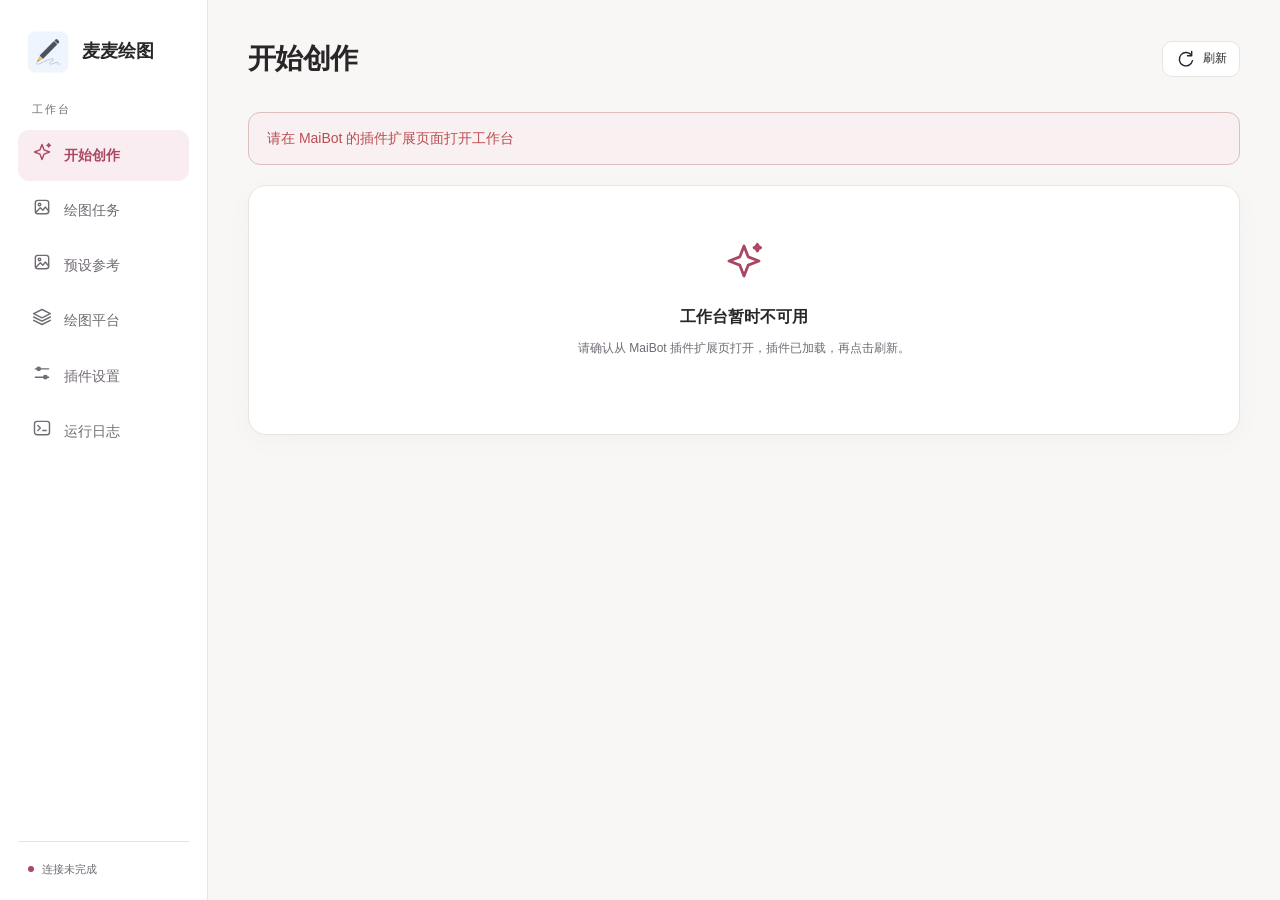
==== src/maimai_drawpic/interfaces/webui/index.html @ 5fbcf400 "fix(references): enforce self-reference consent and use the current message for auto Refs: #18" ====
<!doctype html>
<html lang="zh-CN">
  <head>
    <meta charset="UTF-8" />
    <meta name="viewport" content="width=device-width,initial-scale=1" />
    <title>麦麦绘图 · 创作工作台</title>
    <style>
:root {
  --bg: #f8f7f5;
  --surface: #fff;
  --soft: #f4f2ef;
  --line: #e8e5e1;
  --text: #282629;
  --muted: #716b74;
  --accent: #aa4862;
  --accent-button: #b94764;
  --on-accent: #fff;
  --accent-dark: #a84e63;
  --accent-soft: #faedf1;
  --success: #41816b;
  --danger: #ba4d53;
  --radius: 18px;
  --shadow: 0 6px 28px #34232507;
  color-scheme: light;
  font-family: "Segoe UI", "PingFang SC", "Microsoft YaHei", sans-serif;
  font-size: 14px;
}
.reference-gallery-header, .reference-card-actions, .reference-paging, .reference-preset-tabs {
  display: flex;
  align-items: center;
  flex-wrap: wrap;
  gap: 8px;
}
.reference-gallery-header { justify-content: space-between; margin-top: 24px; }
.reference-gallery { display: grid; grid-template-columns: repeat(auto-fill, minmax(180px, 1fr)); gap: 14px; margin: 16px 0; }
.reference-card { border: 1px solid var(--line); border-radius: 12px; padding: 12px; display: flex; flex-direction: column; gap: 8px; min-width: 0; }
.reference-thumbnail { background: var(--soft); border-radius: 8px; min-height: 100px; display: grid; place-items: center; }
.reference-thumbnail img { width: 100%; height: 150px; object-fit: contain; border-radius: 8px; }
.reference-tags, .reference-card strong { overflow-wrap: anywhere; }
.reference-card-actions { margin-top: auto; }
.reference-dialog-body { padding: 24px; }
.reference-confirm { max-width: 560px; width: calc(100% - 32px); }
.reference-source-title, .reference-preset-gallery { margin-top: 32px; }
.reference-request { border: 1px solid var(--line); border-radius: 12px; padding: 16px; margin: 20px 0; }
.reference-source-option { display: flex; justify-content: space-between; align-items: center; gap: 12px; padding: 10px 0; }
.reference-preset-tabs { margin-bottom: 16px; }
.reference-preset-tabs [aria-pressed="true"] { background: var(--accent-soft); border-color: var(--accent); color: var(--accent-dark); }
@media (max-width: 480px) {
  .reference-gallery { grid-template-columns: 1fr; }
  .reference-card-actions button { min-height: 44px; }
  .reference-preset-tabs button { flex: 1; }
}
.dark {
  --bg: #19191c;
  --surface: #222226;
  --soft: #29292e;
  --line: #35343b;
  --text: #eeebed;
  --muted: #aaa2ae;
  --accent: #e397ac;
  --accent-button: var(--accent);
  --on-accent: #24151c;
  --accent-dark: #edacc0;
  --accent-soft: #372731;
  --success: #8fc9ae;
  --danger: #ef9297;
  --shadow: none;
  color-scheme: dark;
}
* {
  box-sizing: border-box;
}
body {
  margin: 0;
  background: var(--bg);
  color: var(--text);
  line-height: 1.65;
}
button,
input,
select,
textarea {
  font: inherit;
}
button,
a,
input,
select,
textarea {
  outline-offset: 4px;
}
button:focus-visible,
a:focus-visible,
input:focus-visible,
select:focus-visible,
textarea:focus-visible {
  outline: 2px solid var(--accent);
}
button {
  cursor: pointer;
}
button:disabled {
  cursor: wait;
  opacity: 0.55;
}
a {
  color: var(--accent);
}
[hidden] {
  display: none !important;
}
h1,
h2,
h3,
p {
  margin: 0;
}
h1 {
  font-size: 28px;
  letter-spacing: -0.7px;
  font-weight: 650;
}
h2 {
  font-size: 20px;
  font-weight: 650;
}
h3 {
  font-size: 16px;
  font-weight: 650;
}
svg {
  width: 20px;
  height: 20px;
  fill: none;
  stroke: currentColor;
  stroke-width: 1.7;
  stroke-linecap: round;
  stroke-linejoin: round;
  flex-shrink: 0;
}
.shell {
  display: grid;
  grid-template-columns: 208px minmax(0, 1fr);
  min-height: 100vh;
}
.sidebar {
  background: var(--surface);
  border-right: 1px solid var(--line);
  padding: 30px 18px 22px;
  display: flex;
  flex-direction: column;
  gap: 26px;
  position: sticky;
  top: 0;
  height: 100vh;
}
.brand {
  display: flex;
  gap: 12px;
  align-items: center;
  text-decoration: none;
  color: var(--text);
  font-size: 18px;
  font-weight: 650;
  margin: 0 8px;
}
.brand-mark {
  display: block;
  flex: 0 0 auto;
  width: 44px;
  height: 44px;
  object-fit: contain;
  border-radius: 12px;
}
.brand small {
  display: block;
  font-size: 10px;
  letter-spacing: 1px;
  color: var(--muted);
  font-weight: 400;
}
.nav-caption {
  font-size: 11px;
  letter-spacing: 2px;
  color: var(--muted);
  padding: 0 14px;
  margin-bottom: -18px;
}
.nav-item {
  display: flex;
  align-items: center;
  gap: 12px;
  width: 100%;
  border: 0;
  border-radius: 11px;
  padding: 12px 14px;
  background: none;
  color: var(--muted);
  text-align: left;
  margin: 4px 0;
  font-weight: 500;
}
.nav-item:hover {
  background: var(--soft);
  color: var(--text);
}
.nav-item.active {
  background: var(--accent-soft);
  color: var(--accent);
  font-weight: 650;
}
.nav-count {
  margin-left: auto;
  border-radius: 6px;
  background: var(--accent);
  color: #fff;
  padding: 0 6px;
  font-size: 11px;
}
.sidebar-note {
  margin-top: auto;
  border-top: 1px solid var(--line);
  padding: 18px 10px 0;
  font-size: 11px;
  color: var(--muted);
  display: flex;
  align-items: center;
  gap: 8px;
}
.connection-dot {
  width: 6px;
  height: 6px;
  border-radius: 50%;
  background: var(--accent);
}
main {
  padding: 36px 40px 20px;
  min-width: 0;
  max-width: 1560px;
  width: 100%;
  margin: 0 auto;
  align-self: start;
}
.page-header {
  display: flex;
  justify-content: space-between;
  gap: 24px;
  align-items: center;
  margin-bottom: 30px;
}
.eyebrow {
  font-size: 10px;
  letter-spacing: 2px;
  color: var(--accent);
  margin-bottom: 6px;
}
.page-header p {
  margin-top: 8px;
  color: var(--muted);
  font-size: 13px;
}
footer {
  display: flex;
  justify-content: space-between;
  gap: 20px;
  color: var(--muted);
  font-size: 11px;
  border-top: 1px solid var(--line);
  margin-top: 36px;
  padding-top: 18px;
}
.button {
  display: inline-flex;
  align-items: center;
  justify-content: center;
  gap: 8px;
  min-height: 42px;
  padding: 9px 18px;
  border: 1px solid transparent;
  border-radius: 10px;
  background: var(--accent-button);
  color: var(--on-accent);
  font-weight: 550;
  text-decoration: none;
  white-space: nowrap;
}
.button:hover {
  background: var(--accent-dark);
}
.button.secondary {
  background: var(--surface);
  color: var(--text);
  border-color: var(--line);
}
.button.secondary:hover {
  background: var(--soft);
}
.button.ghost {
  color: var(--muted);
  background: transparent;
}
.button.danger {
  background: var(--danger);
}
.button.compact {
  min-height: 36px;
  padding: 6px 12px;
  font-size: 12px;
}
.button.wide {
  width: 100%;
}
.icon-button {
  display: inline-flex;
  align-items: center;
  justify-content: center;
  flex-shrink: 0;
  padding: 0;
  line-height: 1;
  border: 0;
  background: var(--soft);
  border-radius: 9px;
  width: 34px;
  height: 34px;
  font-size: 22px;
  color: var(--muted);
}
.icon-button:hover {
  color: var(--danger);
}
.actions {
  display: flex;
  gap: 8px;
  align-items: center;
  flex-wrap: wrap;
}
.toolbar {
  display: flex;
  justify-content: space-between;
  gap: 16px;
  align-items: center;
  margin-bottom: 20px;
}
#task-search > .actions,
#log-filter > .actions {
  display: flex;
  flex-direction: row;
  align-items: center;
  flex: 1;
  min-width: 0;
  flex-wrap: nowrap;
}
#task-status {
  flex: 0 0 160px;
  width: 160px;
}
#task-search-text {
  flex: 0 1 360px;
  width: 360px;
}
#log-task {
  flex: 0 1 300px;
  width: 300px;
}
#log-level {
  flex: 0 0 150px;
  width: 150px;
}
.nav-item,
.settings-tab,
.mode-switch button,
.button,
.catalog-option {
  transition:
    color 160ms ease,
    background-color 160ms ease,
    border-color 160ms ease,
    box-shadow 160ms ease;
}
.muted,
.hint {
  color: var(--muted);
}
.hint {
  font-size: 12px;
  line-height: 1.7;
  margin-top: 7px;
}
.pill {
  display: inline-flex;
  align-items: center;
  gap: 5px;
  border: 1px solid var(--line);
  padding: 3px 9px;
  border-radius: 100px;
  font-size: 11px;
  color: var(--muted);
  background: var(--surface);
}
.pill.enabled,
.pill.completed {
  color: var(--success);
  background: color-mix(in srgb, var(--success) 7%, var(--surface));
  border-color: color-mix(in srgb, var(--success) 20%, var(--line));
}
.pill.running,
.pill.pending {
  color: var(--accent);
  background: var(--accent-soft);
}
.pill.failed,
.pill.rejected {
  color: var(--danger);
}
.panel {
  border: 1px solid var(--line);
  border-radius: var(--radius);
  padding: 24px;
  background: var(--surface);
  box-shadow: var(--shadow);
}
.panel-header {
  display: flex;
  align-items: center;
  justify-content: space-between;
  gap: 12px;
  margin-bottom: 22px;
}
.section-label {
  display: flex;
  align-items: center;
  gap: 10px;
}
.section-label svg {
  color: var(--accent);
}

.stack {
  display: flex;
  flex-direction: column;
  gap: 20px;
}
.mode-switch {
  display: flex;
  background: var(--soft);
  padding: 4px;
  border-radius: 10px;
  gap: 4px;
  margin-bottom: 23px;
}
.mode-switch button {
  flex: 1;
  min-height: 38px;
  border: 0;
  background: none;
  color: var(--muted);
  border-radius: 8px;
}
.mode-switch button.active {
  background: var(--surface);
  color: var(--text);
  box-shadow: 0 2px 5px #00000008;
}
.field {
  margin-bottom: 19px;
  min-width: 0;
}
.field:is(fieldset) {
  margin-inline: 0;
  padding: 0;
  border: 0;
}
.field > legend {
  padding: 0;
}
.field > label,
.field > legend {
  display: block;
  font-size: 12px;
  font-weight: 550;
  margin-bottom: 7px;
}
.field > .field-heading {
  display: flex;
  align-items: center;
  justify-content: space-between;
  gap: 8px;
  width: 100%;
  min-width: 0;
  margin-bottom: 7px;
  font-size: 12px;
  font-weight: 550;
}
.field-controls {
  display: flex;
  align-items: center;
  gap: 8px;
  min-width: 0;
}
.field-control-value {
  flex: 1;
  min-width: 0;
}
.field:is(fieldset) > .field-controls {
  align-items: flex-start;
}
.field-toggle .field-control-value {
  flex: 0 0 auto;
}
.field-heading > label,
.field-heading > span {
  min-width: 0;
  overflow-wrap: anywhere;
}
.field-reset {
  width: 32px;
  height: 32px;
  background: transparent;
}
.field-reset:hover {
  color: var(--accent);
  background: var(--accent-soft);
}
.field-reset:focus-visible {
  outline: 2px solid var(--accent);
  outline-offset: 2px;
}
.field-toggle > .field-heading {
  margin-bottom: 0;
}
@media (max-width: 640px) {
  .field-reset {
    width: 44px;
    height: 44px;
  }
}
.field input:not([type="checkbox"]),
.field select,
.field textarea,
.search-input {
  width: 100%;
  background: var(--surface);
  border: 1px solid var(--line);
  border-radius: 9px;
  padding: 10px 12px;
  color: var(--text);
  min-height: 42px;
  transition: border-color 0.12s;
}
.field input:focus,
.field textarea:focus,
.field select:focus {
  border-color: var(--accent);
  outline: none;
  box-shadow: 0 0 0 3px var(--accent-soft);
}
.search-select {
  width: 100%;
  min-width: 0;
}
.select-trigger {
  display: flex;
  align-items: center;
  justify-content: space-between;
  gap: 12px;
  width: 100%;
  min-height: 42px;
  padding: 10px 12px;
  border: 1px solid var(--line);
  border-radius: 9px;
  background: var(--surface);
  color: var(--text);
  text-align: start;
  font: inherit;
}
.select-label {
  flex: 1;
  min-width: 0;
  overflow: hidden;
  text-overflow: ellipsis;
  white-space: nowrap;
}
.select-trigger > svg {
  flex: 0 0 16px;
  width: 16px;
  height: 16px;
  color: var(--muted);
}
.select-trigger:hover,
.select-trigger[aria-expanded="true"] {
  border-color: var(--accent);
}
.select-trigger[aria-expanded="true"] > svg {
  transform: rotate(180deg);
}
.select-trigger:focus-visible,
.select-trigger[aria-invalid="true"] {
  border-color: var(--accent);
  box-shadow: 0 0 0 3px var(--accent-soft);
  outline: none;
}
.select-trigger:disabled {
  cursor: not-allowed;
}
.search-select-panel {
  position: fixed;
  inset: auto;
  margin: 0;
  padding: 8px;
  width: 280px;
  max-width: calc(100vw - 16px);
  max-height: 360px;
  border: 1px solid var(--line);
  border-radius: 14px;
  background: var(--surface);
  color: var(--text);
  box-shadow: 0 12px 40px #28262924, 0 2px 8px #2826290a;
  overflow: hidden;
}
.search-select-panel:popover-open {
  display: flex;
  flex-direction: column;
  gap: 6px;
}
.select-search-row {
  display: flex;
  align-items: center;
  gap: 8px;
  flex-shrink: 0;
  padding: 0 10px;
  border: 1px solid var(--line);
  border-radius: 9px;
  background: var(--soft);
}
.select-search-row:focus-within {
  border-color: var(--accent);
}
.select-search-row > svg {
  flex-shrink: 0;
  width: 16px;
  height: 16px;
  color: var(--muted);
}
.select-search-row > input {
  width: 100%;
  min-width: 0;
  min-height: 40px;
  padding: 8px 0;
  border: 0;
  background: transparent;
  color: var(--text);
  outline: none;
  box-shadow: none;
}
.select-options {
  flex: 1 1 auto;
  min-height: 0;
  overflow-y: auto;
  overscroll-behavior: contain;
  scrollbar-width: thin;
}
.select-option {
  display: flex;
  align-items: center;
  justify-content: space-between;
  gap: 10px;
  width: 100%;
  min-height: 38px;
  padding: 8px 10px;
  border: 0;
  border-radius: 7px;
  background: transparent;
  color: var(--text);
  text-align: start;
  line-height: 1.5;
}
.select-option > span {
  min-width: 0;
  overflow-wrap: anywhere;
}
.select-option > svg {
  flex-shrink: 0;
  width: 16px;
  height: 16px;
}
.select-option:hover,
.select-option[data-active="true"] {
  background: var(--accent-soft);
}
.select-option[aria-selected="true"] {
  color: var(--accent);
  font-weight: 600;
}
.select-option:disabled {
  cursor: not-allowed;
}
.select-group,
.select-status {
  padding: 4px 10px;
  color: var(--muted);
  font-size: 11px;
}
.select-status {
  flex-shrink: 0;
  padding-bottom: 0;
}
.search-select:has(> #task-status) {
  flex: 0 0 160px;
  width: 160px;
}
.search-select:has(> #log-level) {
  flex: 0 0 150px;
  width: 150px;
}
@media (max-width: 640px) {
  .select-trigger,
  .select-option {
    min-height: 44px;
  }
  .select-search-row > input {
    min-height: 44px;
    font-size: 16px;
  }
  .search-select:has(> #task-status) {
    grid-column: 1 / -1;
    width: 100%;
  }
  .search-select:has(> #log-level) {
    width: 100%;
  }
}
textarea {
  resize: vertical;
  min-height: 96px;
}
.prompt-input {
  min-height: 220px !important;
  font-size: 15px;
  line-height: 1.9 !important;
}
.field-row,
.form-grid {
  display: grid;
  grid-template-columns: repeat(2, minmax(0, 1fr));
  gap: 0 20px;
}
.field.full {
  grid-column: 1/-1;
}
.field-toggle {
  display: grid;
  grid-template-columns: minmax(0, 1fr) auto;
  align-items: center;
  justify-content: space-between;
  gap: 8px 16px;
  border-bottom: 1px solid var(--line);
  padding: 11px 0;
  margin-bottom: 12px;
}
.field-toggle label {
  margin: 0;
}
.field-toggle .hint {
  grid-column: 1 / -1;
}
.toggle {
  appearance: none;
  -webkit-appearance: none;
  position: relative;
  display: inline-block;
  flex: 0 0 auto;
  width: 36px;
  height: 22px;
  margin: 0;
  border: 1px solid var(--muted);
  border-radius: 999px;
  background: var(--surface);
  cursor: pointer;
  vertical-align: middle;
  touch-action: manipulation;
}
.toggle::before {
  content: "";
  position: absolute;
  top: 3px;
  left: 3px;
  width: 14px;
  height: 14px;
  border-radius: 50%;
  background: var(--muted);
  transition: transform 160ms ease;
}
.toggle:checked {
  border-color: var(--accent);
  background: var(--accent);
}
.toggle:checked::before {
  background: #fff;
  transform: translateX(14px);
}
.toggle:focus-visible {
  outline: 2px solid var(--accent);
  outline-offset: 3px;
}
.toggle:disabled {
  cursor: not-allowed;
  opacity: 0.5;
}
@media (prefers-reduced-motion: reduce) {
  .toggle::before,
  .provider-switch-track::before {
    transition: none;
  }
}
@media (forced-colors: active) {
  .toggle:checked {
    background: Highlight;
    border-color: Highlight;
  }
  .toggle::before {
    background: ButtonText;
  }
  .toggle:checked::before {
    background: HighlightText;
  }
}
.form-section {
  border: 0;
  padding: 0;
  margin: 0;
}
.form-section legend {
  font-weight: 650;
  margin-bottom: 20px;
}
.array-row {
  display: flex;
  align-items: start;
  gap: 8px;
  margin-bottom: 9px;
}
.array-row > input,
.array-row > textarea {
  flex: 1;
  min-width: 0;
}
.array-object {
  border: 1px solid var(--line);
  border-radius: 12px;
  padding: 18px 18px 3px;
  margin-bottom: 12px;
}
.array-object-header {
  display: flex;
  align-items: center;
  justify-content: space-between;
  margin-bottom: 14px;
}
.array-object .form-grid {
  gap: 0 16px;
}
.keyvalue-row {
  display: grid;
  grid-template-columns: 1fr 1.5fr 34px;
  gap: 8px;
  margin-bottom: 9px;
}
.choice-list {
  display: grid;
  grid-template-columns: repeat(2, minmax(0, 1fr));
  gap: 8px;
}
.choice-item {
  display: flex;
  align-items: center;
  gap: 10px;
  min-height: 44px;
  padding: 10px 12px;
  border: 1px solid var(--line);
  border-radius: 9px;
  background: var(--surface);
  cursor: pointer;
  overflow-wrap: anywhere;
}
.choice-item:has(input:checked) {
  border-color: var(--accent);
  background: var(--accent-soft);
}
.choice-item input {
  flex-shrink: 0;
  width: 17px;
  height: 17px;
  accent-color: var(--accent);
}
.choice-item span {
  min-width: 0;
}
.model-override-row,
.parameter-editor-row {
  display: grid;
  grid-template-columns: minmax(0, 1fr) minmax(0, 1fr) 34px;
  gap: 10px;
  align-items: start;
  padding: 14px;
  margin-bottom: 10px;
  background: var(--soft);
  border: 1px solid var(--line);
  border-radius: 12px;
}
.model-editor-row {
  display: grid;
  grid-template-columns: minmax(0, 1fr) 44px;
  align-items: center;
  gap: 8px;
  margin-bottom: 9px;
}
.model-editor-row > .icon-button {
  width: 44px;
  height: 44px;
}
.parameter-editor-row {
  grid-template-columns: minmax(0, 1fr) 112px minmax(0, 1.3fr) 34px;
}
.model-editor-row > *,
.model-override-row > *,
.parameter-editor-row > * {
  min-width: 0;
}
.model-override-row > button,
.parameter-editor-row > button {
  margin-top: 23px;
}
.model-override-row label,
.parameter-editor-row label,
.control-caption,
.dimension-inputs label {
  display: block;
  font-size: 12px;
  line-height: 1.7;
}
.control-caption {
  margin-bottom: 3px;
}
.dimension-inputs {
  display: grid;
  grid-template-columns: minmax(0, 1fr) auto minmax(0, 1fr);
  align-items: end;
  gap: 8px;
  margin-top: 8px;
}
.dimension-inputs > span {
  align-self: center;
  padding-top: 20px;
}
[data-custom-value] {
  margin-top: 8px;
}
@media (max-width: 640px) {
  .choice-list {
    grid-template-columns: minmax(0, 1fr);
  }
  .model-override-row,
  .parameter-editor-row {
    grid-template-columns: minmax(0, 1fr) 32px;
    padding: 12px;
  }
  .model-override-row > :not(button),
  .parameter-editor-row > :not(button) {
    grid-column: 1;
  }
  .model-override-row > button,
  .parameter-editor-row > button {
    grid-column: 2;
    grid-row: 1;
  }
}
.upload-zone {
  border: 1px dashed color-mix(in srgb, var(--accent) 50%, var(--line));
  background: var(--accent-soft);
  border-radius: 12px;
  display: grid;
  place-items: center;
  min-height: 115px;
  text-align: center;
  color: var(--accent);
  padding: 18px;
}
.upload-zone.dragging {
  border-style: solid;
}
.source-list {
  display: flex;
  flex-wrap: wrap;
  gap: 10px;
  margin-top: 12px;
}
.source-item {
  position: relative;
  width: 74px;
  height: 74px;
}
.source-item img {
  width: 100%;
  height: 100%;
  object-fit: cover;
  border-radius: 10px;
  border: 1px solid var(--line);
}
.source-item button {
  position: absolute;
  right: -5px;
  top: -5px;
  width: 22px;
  height: 22px;
  font-size: 14px;
  background: var(--surface);
}
.placeholder-art {
  aspect-ratio: 1;
  background: linear-gradient(145deg, var(--soft), var(--accent-soft));
  border: 1px solid var(--line);
  border-radius: 12px;
  display: flex;
  align-items: center;
  justify-content: center;
  flex-direction: column;
  gap: 12px;
  color: var(--accent);
}
.placeholder-art svg {
  width: 42px;
  height: 42px;
  stroke-width: 1;
}
.placeholder-art small {
  color: var(--muted);
  max-width: 220px;
  text-align: center;
  line-height: 1.9;
}
.preview-image {
  width: 100%;
  border-radius: 12px;
  object-fit: contain;
  max-height: 420px;
  background: var(--soft);
}
.result-meta {
  display: flex;
  gap: 6px;
  flex-wrap: wrap;
  margin-top: 15px;
}
.stat-row {
  display: grid;
  grid-template-columns: repeat(4, 1fr);
  gap: 14px;
  margin-bottom: 22px;
}
.stat {
  padding: 18px 20px;
  background: var(--surface);
  border: 1px solid var(--line);
  border-radius: 13px;
}
.stat-label {
  font-size: 11px;
  color: var(--muted);
  margin-bottom: 5px;
}
.stat-value {
  font-size: 24px;
  font-weight: 600;
  letter-spacing: -1px;
}
.card-grid {
  display: grid;
  grid-template-columns: repeat(3, minmax(0, 1fr));
  gap: 18px;
}
.provider-card {
  padding: 22px;
  display: flex;
  flex-direction: column;
  gap: 16px;
}
.provider-top {
  display: flex;
  justify-content: space-between;
  align-items: start;
  gap: 12px;
}
.provider-switch {
  display: inline-flex;
  flex-shrink: 0;
  align-items: center;
  justify-content: center;
  width: 44px;
  height: 44px;
  padding: 0;
  border: 0;
  background: transparent;
  color: var(--muted);
}
.provider-switch[aria-checked="true"] {
  color: var(--success);
}
.provider-switch-track {
  position: relative;
  width: 34px;
  height: 20px;
  border: 1px solid currentColor;
  border-radius: 999px;
}
.provider-switch-track::before {
  content: "";
  position: absolute;
  top: 2px;
  left: 2px;
  width: 14px;
  height: 14px;
  border-radius: 50%;
  background: currentColor;
  transition: transform 160ms ease;
}
.provider-switch[aria-checked="true"] .provider-switch-track::before {
  transform: translateX(14px);
}
.provider-top > .provider-icon {
  flex-shrink: 0;
}
.provider-icon {
  width: 40px;
  height: 40px;
  display: grid;
  place-items: center;
  background: var(--accent-soft);
  color: var(--accent);
  border-radius: 12px;
  font-weight: 650;
  font-size: 16px;
}
.provider-name {
  min-width: 0;
  flex: 1;
}
.provider-name h3 {
  overflow-wrap: anywhere;
}
.provider-name small {
  color: var(--muted);
  font-size: 11px;
}
.provider-endpoint {
  font-size: 12px;
  color: var(--muted);
  overflow-wrap: anywhere;
}
.provider-models {
  display: flex;
  gap: 5px;
  flex-wrap: wrap;
}
.provider-card .actions {
  margin-top: auto;
  padding-top: 14px;
  border-top: 1px solid var(--line);
}
.add-card {
  border: 1px dashed var(--line);
  background: transparent;
  display: grid;
  place-items: center;
  min-height: 210px;
  color: var(--muted);
  border-radius: var(--radius);
  text-align: center;
}
.add-card svg {
  width: 30px;
  height: 30px;
  margin-bottom: 10px;
  color: var(--accent);
}
.add-card:hover {
  border-color: var(--accent);
  background: var(--accent-soft);
}
.catalog-grid {
  display: grid;
  grid-template-columns: repeat(2, 1fr);
  gap: 12px;
}
.catalog-option {
  text-align: left;
  display: flex;
  gap: 14px;
  align-items: center;
  background: var(--surface);
  border: 1px solid var(--line);
  padding: 16px;
  border-radius: 12px;
  color: var(--text);
}
.catalog-option:hover {
  border-color: var(--accent);
}
.catalog-option small {
  color: var(--muted);
  display: block;
  font-size: 11px;
}
.task-card {
  padding: 0;
  overflow: hidden;
  cursor: pointer;
  transition:
    transform 0.15s,
    border-color 0.15s;
}
.task-card:hover {
  transform: translateY(-2px);
  border-color: var(--accent);
}
.task-art {
  width: 100%;
  aspect-ratio: 1.45;
  object-fit: cover;
  background: var(--soft);
}
.task-no-image {
  display: grid;
  place-items: center;
  aspect-ratio: 1.45;
  background: linear-gradient(130deg, var(--soft), var(--accent-soft));
  color: var(--muted);
  gap: 8px;
  align-content: center;
}
.task-no-image svg {
  width: 30px;
  height: 30px;
}
.task-body {
  padding: 16px 18px;
}
.task-body h3 {
  font-size: 13px;
  margin: 10px 0 5px;
  overflow-wrap: anywhere;
}
.task-bottom {
  display: flex;
  justify-content: space-between;
  gap: 10px;
  color: var(--muted);
  font-size: 10px;
}
.task-message {
  font-size: 11px;
  color: var(--muted);
  overflow: hidden;
  text-overflow: ellipsis;
  white-space: nowrap;
  margin-bottom: 10px;
}
.pagination {
  justify-content: center;
  margin-top: 22px;
}
.empty {
  text-align: center;
  padding: 55px 24px;
  color: var(--muted);
}
.empty > svg {
  width: 40px;
  height: 40px;
  color: var(--accent);
  margin-bottom: 16px;
}
.empty h3 {
  color: var(--text);
  margin-bottom: 8px;
}
.empty p {
  font-size: 12px;
  max-width: 360px;
  margin: 0 auto 20px;
}

.page-actions {
  display: flex;
  align-items: center;
  flex-shrink: 0;
  gap: 8px;
}
.page-actions > .button > [data-icon] {
  display: grid;
  place-items: center;
  width: 20px;
  height: 20px;
  line-height: 1;
}
.page-actions > .button > [data-icon] > svg {
  display: block;
}
.page-header > div:first-child {
  min-width: 0;
}

.sticky-save {
  display: flex;
  align-items: center;
  justify-content: space-between;
  border-top: 1px solid var(--line);
  padding-top: 18px;
  margin-top: 20px;
}
.log-panel {
  padding: 0;
  overflow: hidden;
}
.log-output {
  margin: 0;
  white-space: pre-wrap;
  overflow-wrap: anywhere;
  max-height: 600px;
  min-height: 350px;
  overflow: auto;
  padding: 22px;
  font:
    12px/1.9 Consolas,
    "SFMono-Regular",
    monospace;
  background: var(--surface);
  color: var(--text);
}
.log-empty {
  padding: 22px;
  color: var(--muted);
  font-size: 12px;
}
dialog {
  border: 1px solid var(--line);
  border-radius: 20px;
  padding: 0;
  background: var(--surface);
  color: var(--text);
  width: min(850px, calc(100vw - 32px));
  max-height: 90vh;
  box-shadow: 0 24px 90px #00000030;
}
dialog::backdrop {
  background: #17141c70;
  backdrop-filter: blur(3px);
}
.modal-header {
  padding: 20px 24px;
  border-bottom: 1px solid var(--line);
  display: flex;
  justify-content: space-between;
  align-items: center;
  position: sticky;
  top: 0;
  background: var(--surface);
  z-index: 2;
}
.modal-header h2 {
  font-size: 18px;
}
#modal-content {
  padding: 24px;
}
.modal-footer {
  display: flex;
  justify-content: flex-end;
  gap: 8px;
  border-top: 1px solid var(--line);
  padding-top: 20px;
  margin-top: 15px;
}
.provider-footer {
  justify-content: space-between;
  align-items: center;
  flex-wrap: wrap;
  gap: 16px;
}
.provider-footer-reset,
.provider-footer-actions {
  display: flex;
  align-items: center;
  flex-wrap: wrap;
  gap: 12px;
}
.provider-footer-actions {
  margin-left: auto;
}
.provider-footer .button {
  min-height: 44px;
}
#modal[open]:has(#provider-form) {
  display: flex;
  flex-direction: column;
  max-height: 90dvh;
  overflow: hidden;
}
#modal:has(#provider-form) > .modal-header {
  flex-shrink: 0;
  position: static;
}
#modal-content:has(> #provider-form) {
  display: flex;
  flex-direction: column;
  min-height: 0;
  padding: 0;
  overflow: hidden;
}
#provider-form {
  display: flex;
  flex-direction: column;
  min-height: 0;
  overflow: hidden;
}
.provider-form-body {
  min-height: 0;
  overflow: auto;
  overscroll-behavior: contain;
  scroll-padding-block: 16px;
  padding: 24px;
}
.form-section {
  border: 1px solid var(--line);
  border-radius: 12px;
  padding: 0 16px;
  margin-top: 16px;
}
.form-section > summary {
  display: flex;
  align-items: center;
  justify-content: space-between;
  gap: 12px;
  min-height: 48px;
  padding: 10px 0;
  font-weight: 600;
  cursor: pointer;
  list-style: none;
}
.form-section > summary::-webkit-details-marker {
  display: none;
}
.form-section[open] > summary svg {
  transform: rotate(180deg);
}
.form-section > .hint {
  margin: 0 0 16px;
}
.form-section > .form-grid {
  padding-bottom: 16px;
}
#provider-form > .provider-footer {
  flex-shrink: 0;
  margin-top: 0;
  padding: 16px 24px;
  background: var(--surface);
}
.detail-image {
  width: 100%;
  max-height: 60vh;
  object-fit: contain;
  background: var(--soft);
  border-radius: 12px;
}
.image-selector {
  display: flex;
  gap: 8px;
  margin: 12px 0;
}
.error-banner {
  background: color-mix(in srgb, var(--danger) 8%, var(--surface));
  color: var(--danger);
  border: 1px solid color-mix(in srgb, var(--danger) 25%, var(--line));
  padding: 14px 18px;
  border-radius: 12px;
  margin-bottom: 20px;
}
.loading {
  display: flex;
  align-items: center;
  justify-content: center;
  gap: 12px;
  min-height: 300px;
  color: var(--muted);
}
.spinner {
  width: 17px;
  height: 17px;
  border: 2px solid var(--line);
  border-top-color: var(--accent);
  border-radius: 50%;
  animation: spin 0.8s linear infinite;
}
#toast {
  position: fixed;
  bottom: 22px;
  left: 50%;
  transform: translateX(-50%);
  max-width: min(600px, 90vw);
  background: var(--text);
  color: var(--surface);
  border-radius: 12px;
  padding: 12px 20px;
  box-shadow: 0 8px 24px #00000020;
  z-index: 10;
  font-size: 12px;
}
.unsaved {
  font-size: 12px;
  color: var(--accent);
}
@keyframes spin {
  to {
    transform: rotate(360deg);
  }
}
@media (min-width: 1600px) {
  main {
    padding-left: 55px;
    padding-right: 55px;
  }
}
@media (max-width: 1100px) {
  main {
    padding: 30px 24px;
  }
  .card-grid {
    grid-template-columns: repeat(2, minmax(0, 1fr));
  }

  .sidebar {
    padding-left: 12px;
    padding-right: 12px;
  }
  .shell {
    grid-template-columns: 185px minmax(0, 1fr);
  }
}
@media (max-width: 860px) {
  .shell {
    display: block;
  }
  .sidebar {
    position: static;
    height: auto;
    border-right: 0;
    border-bottom: 1px solid var(--line);
    padding: 16px 20px;
    gap: 12px;
  }
  .brand small,
  .nav-caption,
  .sidebar-note {
    display: none;
  }
  .brand {
    font-size: 16px;
  }
  .brand-mark {
    width: 32px;
    height: 32px;
    border-radius: 10px;
  }
  #navigation {
    display: flex;
    gap: 5px;
    overflow-x: auto;
  }
  .nav-item {
    width: auto;
    white-space: nowrap;
    padding: 9px 12px;
    font-size: 12px;
    margin: 0;
  }
  .nav-item svg {
    width: 16px;
    height: 16px;
  }

}
@media (max-width: 640px) {
  #navigation {
    display: grid;
    grid-template-columns: repeat(6, minmax(0, 1fr));
    gap: 3px;
    overflow: visible;
  }
  .nav-item {
    position: relative;
    flex-direction: column;
    justify-content: center;
    gap: 5px;
    min-width: 0;
    padding: 9px 2px;
    font-size: 11px;
  }
  .nav-count {
    position: absolute;
    top: 1px;
    right: 3px;
    margin: 0;
    font-size: 9px;
  }
  #task-search .actions,
  #log-filter .actions {
    display: grid;
    grid-template-columns: minmax(0, 1fr) auto;
  }
  #task-status {
    grid-column: 1 / -1;
  }
  #log-task {
    grid-column: 1 / -1;
  }
  #task-status,
  #task-search-text,
  #log-task,
  #log-level {
    width: 100%;
    min-width: 0;
  }
  main {
    padding: 24px 16px 18px;
  }
  .page-header {
    gap: 10px;
    margin-bottom: 22px;
  }
  h1 {
    font-size: 23px;
  }
  .page-header p {
    font-size: 12px;
  }
  .eyebrow {
    font-size: 8px;
    letter-spacing: 1.6px;
  }
  #refresh > span:last-child {
    display: none;
  }
  .studio-grid,
  .card-grid,
  .form-grid,
  .field-row {
    grid-template-columns: 1fr;
  }
  .panel {
    padding: 20px;
  }
  .task-card {
    padding: 0;
  }

  .stat-row {
    grid-template-columns: repeat(2, 1fr);
    gap: 10px;
  }
  .stat {
    padding: 14px 16px;
  }
  .toolbar {
    align-items: stretch;
    flex-direction: column;
  }
  .toolbar .actions {
    flex-wrap: nowrap;
  }
  .toolbar .search-input {
    min-width: 0;
  }

  .catalog-grid {
    grid-template-columns: 1fr;
  }
  .keyvalue-row {
    grid-template-columns: 1fr 1fr 30px;
    gap: 5px;
  }
  .keyvalue-row input {
    padding: 9px 7px !important;
  }
  .prompt-input {
    min-height: 180px !important;
  }
  footer {
    font-size: 10px;
  }
  .modal-header,
  #modal-content {
    padding: 18px;
  }
  .field.full {
    grid-column: auto;
  }
  .sidebar {
    padding: 14px 16px;
  }
}
@media (prefers-reduced-motion: reduce) {
  .task-card:hover {
    transform: none;
  }
  *,
  *::before,
  *::after {
    animation: none !important;
    transition: none !important;
    scroll-behavior: auto !important;
  }
}

.ordered-row {
  display: grid;
  grid-template-columns: minmax(0, 1fr) 34px 34px 34px;
  gap: 6px;
}
.ordered-row select {
  min-width: 0;
}
.model-choice-row {
  display: grid;
  grid-template-columns: minmax(0, 1fr) 34px;
  gap: 8px;
}
.model-choice-row select {
  min-width: 0;
}
.secret-input-row {
  display: flex;
  gap: 8px;
  align-items: stretch;
}
.secret-input-row input {
  flex: 1;
  min-width: 0;
}
.secret-input-row button {
  flex-shrink: 0;
}
.collection-toolbar {
  margin-bottom: 12px;
}
.model-picker[open] {
  display: flex;
  flex-direction: column;
  max-height: calc(100dvh - 24px);
  overflow: hidden;
}
.model-picker .modal-header,
.model-picker-footer {
  flex-shrink: 0;
}
.model-picker-content {
  min-height: 0;
  padding: 20px 24px 16px;
  overflow-y: auto;
}
.model-picker-content > .hint {
  margin: 0;
}
.model-picker-filters {
  display: flex;
  flex-wrap: wrap;
  align-items: center;
  gap: 10px;
  margin: 14px 0;
}
.model-picker-filters > input {
  flex: 1 1 240px;
  min-width: 0;
}
.inline-choice {
  display: flex;
  align-items: center;
  flex-shrink: 0;
  gap: 8px;
  font-size: 12px;
}
.inline-choice input:not(.toggle),
.model-picker-item input:not(.toggle) {
  width: auto;
  accent-color: var(--accent);
}
.model-picker-results {
  display: flex;
  flex-direction: column;
  height: clamp(180px, 36dvh, 300px);
  overflow: hidden;
  border: 1px solid var(--line);
  border-radius: 12px;
}
.model-picker-summary {
  flex-shrink: 0;
  padding: 10px 12px;
  border-bottom: 1px solid var(--line);
  background: var(--soft);
  overflow-wrap: anywhere;
  max-height: 45%;
  overflow-y: auto;
}
.model-picker-summary .hint {
  margin: 0;
}
.model-picker-summary [data-count]:empty {
  display: none;
}
.model-picker-list {
  flex: 1;
  min-height: 0;
  overflow-y: auto;
  overscroll-behavior-y: contain;
  scrollbar-gutter: stable;
  display: grid;
  align-content: start;
  gap: 8px;
  padding: 8px;
}
.model-picker-item {
  display: flex;
  align-items: flex-start;
  gap: 12px;
  padding: 12px;
  border: 1px solid var(--line);
  border-radius: 10px;
  overflow-wrap: anywhere;
  cursor: pointer;
}
.model-picker-item:has(input:checked) {
  background: var(--accent-soft);
}
.model-picker-item strong,
.model-picker-item small {
  display: block;
}
.model-picker-item strong {
  font-size: 13px;
}
.model-picker-item small {
  color: var(--muted);
  font-size: 12px;
}
.model-picker-content > .model-picker-selection-hint {
  margin-top: 10px;
}
.model-picker-footer {
  justify-content: space-between;
  align-items: center;
  flex-wrap: wrap;
  margin: 0;
  padding: 16px 24px;
}
.model-picker-toolbar,
.model-picker-submit {
  display: flex;
  flex-wrap: wrap;
  gap: 8px;
}
.model-picker-toolbar .button {
  min-height: 42px;
}
@media (max-width: 640px) {
  .model-picker .modal-header {
    padding: 12px 16px;
    gap: 12px;
  }
  .model-picker .modal-header h2 {
    min-width: 0;
    font-size: 16px;
    overflow-wrap: anywhere;
  }
  .model-picker .icon-button {
    width: 44px;
    height: 44px;
  }
  .model-picker-content {
    padding: 16px;
  }
  .model-picker-filters {
    align-items: stretch;
    gap: 6px;
    margin: 12px 0;
  }
  .model-picker-filters > input {
    flex-basis: 100%;
    font-size: 16px;
  }
  .model-picker-filters .inline-choice {
    min-height: 44px;
  }
  .model-picker input[type="checkbox"]:not(.toggle) {
    width: 18px;
    height: 18px;
    flex-shrink: 0;
  }
  .model-picker-results {
    height: clamp(160px, 32dvh, 250px);
  }
  .model-picker-item {
    min-height: 48px;
  }
  .model-picker-footer {
    padding: 12px 16px;
  }
  .model-picker-toolbar,
  .model-picker-submit {
    width: 100%;
  }
  .model-picker-footer .button {
    flex: 1;
    min-width: 0;
    min-height: 44px;
    padding-inline: 8px;
  }
  .model-picker-submit [data-retry] {
    flex-basis: 100%;
  }
}
@media (max-width: 640px) and (max-height: 640px) {
  .model-picker-content {
    padding: 12px;
  }
  .model-picker-content .hint {
    font-size: 11px;
    line-height: 1.6;
  }
  .model-picker-filters {
    margin: 8px 0;
    gap: 4px;
  }
  .model-picker-results {
    height: 140px;
  }
  .model-picker-summary {
    max-height: 55%;
    padding: 8px 10px;
  }
}
@media (max-width: 640px) {
  .panel-header {
    flex-wrap: wrap;
  }
  .modal-footer {
    flex-wrap: wrap;
  }
  .provider-footer-reset,
  .provider-footer-actions {
    width: 100%;
  }
  .provider-footer-reset {
    justify-content: space-between;
  }
  .provider-footer-actions > .button {
    flex: 1;
  }
  .provider-form-body {
    padding: 18px;
  }
  #provider-form > .provider-footer {
    padding: 12px 18px calc(12px + env(safe-area-inset-bottom, 0px));
    gap: 10px;
  }
}

/* 导航标记与模式滑块独立于内容动画，快速切换时可自然衔接。 */
#navigation {
  position: relative;
  isolation: isolate;
}
#navigation-indicator {
  position: absolute;
  left: 0;
  top: 0;
  z-index: -1;
  pointer-events: none;
  border-radius: 11px;
  background: var(--accent-soft);
  transition:
    transform 260ms cubic-bezier(0.2, 0.8, 0.2, 1),
    width 260ms cubic-bezier(0.2, 0.8, 0.2, 1),
    height 260ms cubic-bezier(0.2, 0.8, 0.2, 1);
}
#navigation.navigation-ready .nav-item.active {
  background: transparent;
}
.mode-switch {
  position: relative;
  isolation: isolate;
}
.mode-switch .mode-indicator {
  position: absolute;
  left: 4px;
  top: 4px;
  bottom: 4px;
  width: calc(50% - 4px);
  background: var(--surface);
  border-radius: 8px;
  box-shadow: 0 2px 8px #00000008;
  pointer-events: none;
  z-index: -1;
}
.mode-switch[data-mode="edit_image"] .mode-indicator {
  transform: translateX(100%);
}
.mode-switch button.active {
  background: transparent;
  box-shadow: none;
}
@media (prefers-reduced-motion: reduce) {
  #navigation-indicator {
    transition: none;
  }
}

/* Creation: a focused editor beside a persistent result canvas. */
.section-kicker { display: block; margin-bottom: 4px; color: var(--muted); font-size: 11px; letter-spacing: .08em; }
.studio-grid { display: grid; grid-template-columns: minmax(330px, .95fr) minmax(0, 1.25fr); gap: 24px; align-items: start; }
.studio-controls { padding: 26px; }
.studio-heading { display: flex; align-items: center; justify-content: space-between; gap: 16px; margin-bottom: 22px; }
.studio-heading > svg { width: 30px; height: 30px; color: var(--accent); stroke-width: 1.2; }
.studio-heading h2 { font-size: 19px; }
.studio-label { display: flex; align-items: center; justify-content: space-between; gap: 12px; margin-bottom: 8px; }
.studio-label label { font-weight: 600; }
.studio-label .button { min-height: 26px; padding: 0 2px; font-size: 12px; }
.label-optional { color: var(--muted); font-size: 11px; font-weight: 400; }
.prompt-field textarea.prompt-input { min-height: 172px; padding: 16px; font-size: 14px; line-height: 1.9; border-radius: 13px; background: var(--bg); }
.studio-models { padding: 4px 0 0; }
.studio-models .field { margin-bottom: 17px; }
.studio-source { margin: 24px 0; }
.studio-source .upload-zone { display: flex; align-items: center; gap: 12px; padding: 18px 14px; margin-top: 10px; text-align: left; border-radius: 12px; background: var(--bg); }
.studio-source .upload-zone > svg { width: 25px; height: 25px; margin: 0; }
.studio-source .upload-zone > div { flex: 1; min-width: 0; }
.studio-source .upload-zone strong { display: block; font-size: 12px; font-weight: 550; }
.studio-source .upload-zone small { display: block; color: var(--muted); font-size: 10px; }
.control-disclosure { border-top: 1px solid var(--line); }
.control-disclosure > summary { display: flex; justify-content: space-between; align-items: center; gap: 10px; padding: 16px 0; cursor: pointer; list-style: none; font-weight: 550; }
.control-disclosure > summary > span { display: flex; align-items: center; gap: 8px; }
.control-disclosure summary svg { width: 16px; height: 16px; color: var(--muted); }
.disclosure-note { display: inline-flex; align-items: center; gap: 8px; color: var(--muted); font-size: 11px; font-weight: 400; }
.control-disclosure[open] > summary .disclosure-note > svg, .settings-disclosure[open] > summary > svg { transform: rotate(180deg); }
.control-disclosure > summary::-webkit-details-marker, .settings-disclosure > summary::-webkit-details-marker, .preset-advanced > summary::-webkit-details-marker { display: none; }
.disclosure-body { padding: 2px 0 18px; }
.reference-source-option strong { display: block; font-size: 12px; font-weight: 550; }
.reference-source-option small { display: block; font-size: 11px; color: var(--muted); }
.reference-source-option { border-top: 1px solid var(--line); }
.studio-delivery { border-top: 1px solid var(--line); padding-top: 18px; }
.studio-delivery > .field { margin-bottom: 0; }
#delivery-fields { margin-top: 16px; }
.stream-load { display: flex; align-items: end; }
.studio-submit { position: sticky; bottom: 12px; padding: 16px 0 0; background: var(--surface); margin-top: 22px; gap: 12px; }
.studio-submit .hint { font-size: 11px; line-height: 1.6; }
.studio-submit > .button { min-height: 46px; padding-inline: 24px; border-radius: 11px; }
.studio-preview { position: sticky; top: 24px; min-width: 0; }
.studio-canvas-panel { padding: 26px; }
.studio-canvas-panel .panel-header h2 { font-size: 18px; }
.studio-canvas-panel .panel-header { margin-bottom: 20px; }
.studio-empty.placeholder-art { aspect-ratio: auto; min-height: 470px; gap: 14px; padding: 32px 20px; border: 1px dashed var(--line); background: var(--bg); color: var(--text); }
.empty-canvas { display: grid; place-items: center; width: 110px; height: 125px; border: 1px solid var(--line); border-radius: 8px; margin-bottom: 12px; background: var(--surface); box-shadow: 8px 8px 0 var(--soft); transform: rotate(-5deg); }
.empty-canvas svg { width: 36px; height: 36px; color: var(--accent); }
.empty-canvas span { display: none; }
.studio-empty > span { font-size: 15px; font-weight: 550; }
.studio-empty small { max-width: 260px; }
.studio-canvas-note { display: flex; justify-content: center; align-items: center; gap: 6px; margin-top: 18px; color: var(--muted); font-size: 11px; }
.studio-canvas-note svg { width: 14px; height: 14px; }
#studio-result .preview-image { max-height: min(65vh, 680px); min-height: 240px; padding: 12px; }
#studio-result .result-meta { margin-top: 14px; }
#studio-submissions:not(:empty) { border: 1px solid var(--line); border-radius: 10px; padding: 12px; margin-bottom: 16px; }

/* Settings: stable category navigation and one shared, visible save action. */
.settings-layout { display: grid; grid-template-columns: 174px minmax(0, 1fr); align-items: start; gap: 28px; }
.settings-workspace, #settings-form, #settings-form > section { min-width: 0; }
.settings-tabs { position: sticky; top: 24px; display: flex; flex-direction: column; gap: 4px; padding: 8px 0; }
.settings-nav-caption { padding: 0 12px; margin: 8px 0; color: var(--muted); font-size: 10px; letter-spacing: .08em; }
.settings-nav-caption:not(:first-child) { margin-top: 22px; }
.settings-tab { display: flex; align-items: center; gap: 10px; min-height: 46px; padding: 11px 12px; text-align: left; border: 0; border-radius: 10px; background: transparent; color: var(--muted); font-size: 12px; }
.settings-tab > svg { width: 17px; height: 17px; }
.settings-tab > svg:last-child { width: 12px; height: 12px; margin-left: auto; transform: rotate(-90deg); opacity: 0; }
.settings-tab:hover { background: var(--soft); color: var(--text); }
.settings-tab.active { color: var(--accent); background: var(--accent-soft); font-weight: 600; }
.settings-tab.active > svg:last-child { opacity: 1; }
.settings-page-heading { display: flex; align-items: start; justify-content: space-between; gap: 18px; margin: 2px 0 22px; }
.settings-page-heading h2 { font-size: 22px; margin-bottom: 6px; }
.settings-page-heading > .button { flex-shrink: 0; margin-top: 4px; }
.settings-card { border: 1px solid var(--line); border-radius: 15px; background: var(--surface); padding: 22px; margin-bottom: 18px; min-width: 0; box-shadow: var(--shadow); }
.settings-card-heading { margin-bottom: 20px; }
.settings-card-heading h3 { margin-bottom: 5px; font-size: 15px; }
.settings-card .field:last-child { margin-bottom: 0; }
.settings-card .form-grid > .field-toggle:last-child { border-bottom: 0; padding-bottom: 0; }
.settings-disclosure { padding: 0; }
.settings-disclosure > summary { display: flex; align-items: center; justify-content: space-between; gap: 12px; padding: 19px 22px; cursor: pointer; font-weight: 550; list-style: none; }
.settings-disclosure > summary > span { display: flex; align-items: center; gap: 8px; }
.settings-disclosure > summary svg { width: 16px; height: 16px; color: var(--muted); }
.settings-card-body { padding: 0 22px 22px; }
.settings-card-body > .hint { margin-bottom: 18px; }
.shell:has(.settings-layout) main { padding-right: 104px; padding-bottom: 160px; }
.shell:has(.settings-layout) .page-actions { position: fixed; z-index: 5; right: 24px; bottom: max(24px, env(safe-area-inset-bottom, 0px)); display: flex; flex-direction: column; align-items: center; gap: 18px; width: 52px; padding: 0; border: 0; background: transparent; box-shadow: none; }
.shell:has(.settings-layout) .page-actions > .button { position: relative; min-height: 52px; height: 52px; width: 52px; padding: 0; border-radius: 50%; flex: none; justify-content: center; box-shadow: 0 6px 20px #34232520; }
.shell:has(.settings-layout) .page-actions .action-tag { display: block; position: absolute; top: 50%; right: calc(100% + 10px); visibility: hidden; opacity: 0; transform: translateY(-50%); background: var(--surface); color: var(--text); border: 1px solid var(--line); border-radius: 999px; box-shadow: var(--shadow); padding: 6px 10px; font-size: 12px; font-weight: 500; line-height: 1.4; white-space: nowrap; pointer-events: none; }
.shell:has(.settings-layout) .page-actions > .button:focus-visible .action-tag { visibility: visible; opacity: 1; }
@media (hover: hover) and (pointer: fine) {
  .shell:has(.settings-layout) .page-actions > .button:hover .action-tag { visibility: visible; opacity: 1; }
}
.shell:has(.settings-layout) .page-actions .unsaved { position: absolute; right: 0; bottom: calc(100% + 12px); max-width: 180px; padding: 5px 9px; border-radius: 999px; background: var(--accent-soft); text-align: center; white-space: nowrap; }
body:has(.settings-layout) #toast { bottom: 100px; }
#settings-heading, #settings-form input, #settings-form textarea, #settings-form select { scroll-margin-top: 24px; }

/* Preset library: select in the list, edit one item without losing drafts. */
.preset-manager { min-width: 0; }
.preset-modebar { display: flex; justify-content: space-between; align-items: center; flex-wrap: wrap; gap: 12px; margin-bottom: 18px; }
.reference-preset-tabs { display: inline-flex; margin: 0; padding: 4px; gap: 4px; border: 1px solid var(--line); border-radius: 11px; background: var(--soft); }
.reference-preset-tabs > .button { border: 0; min-height: 36px; padding: 7px 16px; background: transparent; color: var(--muted); font-size: 12px; border-radius: 7px; }
.reference-preset-tabs > [aria-pressed="true"] { background: var(--surface); color: var(--accent); box-shadow: 0 1px 4px #34232510; }
.preset-defaults { display: grid; grid-template-columns: minmax(0, .8fr) minmax(0, 1.2fr); align-items: start; gap: 24px; padding: 20px 22px; }
.preset-default-description h3 { font-size: 14px; margin-bottom: 6px; }
.preset-defaults [data-preset-defaults] > .field { margin-bottom: 12px; }
.preset-defaults [data-field="image_edit_presets_enabled"] { padding-top: 0; }
.preset-body { display: grid; grid-template-columns: 202px minmax(0, 1fr); gap: 18px; align-items: start; }
.preset-library { padding: 14px 10px; position: sticky; top: 24px; }
.preset-library-heading { display: flex; align-items: center; justify-content: space-between; gap: 8px; padding: 0 6px 12px; }
.preset-library-heading h3 { font-size: 13px; }
.preset-library-heading .icon-button { width: 32px; height: 32px; border: 1px solid var(--line); border-radius: 8px; }
.preset-search { display: flex; gap: 6px; align-items: center; padding: 7px 9px; margin: 0 4px 12px; border: 1px solid var(--line); border-radius: 8px; background: var(--bg); }
.preset-search svg { width: 14px; height: 14px; color: var(--muted); }
.preset-search input { min-width: 0; width: 100%; background: transparent; border: 0; color: var(--text); font-size: 12px; outline-offset: 5px; }
.preset-list { display: flex; flex-direction: column; gap: 4px; max-height: 54vh; overflow: auto; }
.preset-list-item { display: flex; align-items: center; gap: 9px; width: 100%; padding: 11px 9px; text-align: left; background: transparent; border: 1px solid transparent; border-radius: 9px; color: var(--text); min-width: 0; }
.preset-list-item:hover { background: var(--soft); }
.preset-list-item.active { background: var(--accent-soft); border-color: var(--line); color: var(--accent); }
.preset-item-icon { display: grid; place-items: center; flex: 0 0 25px; width: 25px; height: 30px; }
.preset-item-icon svg { width: 18px; height: 18px; }
.preset-list-item > span:nth-child(2) { min-width: 0; flex: 1; }
.preset-list-item strong { display: block; font-size: 12px; font-weight: 550; overflow: hidden; white-space: nowrap; text-overflow: ellipsis; }
.preset-list-item small { display: block; color: var(--muted); font-size: 10px; overflow: hidden; white-space: nowrap; text-overflow: ellipsis; margin-top: 3px; }
.preset-badge { flex: none; font-size: 9px; color: var(--muted); }
.preset-no-match { padding: 16px 8px; }
.preset-editor { min-width: 0; }
.preset-editor > [data-field="presets"] { border: 0; padding: 0; margin: 0; }
.preset-editor > [data-field="presets"] > .field-heading,
.preset-editor > [data-field="presets"] > .hint,
.preset-editor > [data-field="presets"] > .field-controls > .field-reset,
.preset-editor [data-array="presets"] > [data-add-array] { display: none; }
.preset-detail-card.array-object { margin: 0 0 18px; padding: 0; border: 1px solid var(--line); border-radius: 15px; background: var(--surface); overflow: hidden; }
.preset-detail-card > .array-object-header { padding: 13px 22px; border-bottom: 1px solid var(--line); background: var(--bg); margin: 0; }
.preset-detail-card > .array-object-header .muted { font-size: 12px; font-weight: 600; }
.preset-detail-card [data-remove-object] { color: var(--muted); font-size: 11px; gap: 4px; }
.preset-detail-card [data-remove-object] svg { width: 13px; height: 13px; }
.preset-field-section { padding: 22px; border-bottom: 1px solid var(--line); }
.preset-field-section:last-child { border-bottom: 0; }
.preset-section-heading { margin-bottom: 18px; }
.preset-section-heading h3 { font-size: 14px; margin-bottom: 4px; }
.preset-detail-card .form-grid { grid-template-columns: minmax(0, 1fr); gap: 0; }
.preset-field-section .field:last-child { margin-bottom: 0; }
.preset-prompts textarea { min-height: 116px; font-size: 12px; line-height: 1.8; background: var(--bg); }
.preset-advanced { padding: 0; }
.preset-advanced > summary { padding: 16px 22px; display: flex; align-items: center; justify-content: space-between; color: var(--muted); font-size: 12px; cursor: pointer; list-style: none; }
.preset-advanced > .form-grid { padding: 0 22px 22px; }
.preset-empty { display: flex; flex-direction: column; gap: 12px; text-align: center; align-items: center; justify-content: center; min-height: 300px; padding: 32px 22px; }
.preset-empty > svg { color: var(--accent); width: 30px; height: 30px; margin-bottom: 4px; }
.preset-detail-card [data-array="reference_bindings"] > .array-object { background: var(--bg); border-radius: 10px; }
.reference-library-card .reference-gallery-header { margin-top: 0; }
.reference-library-card .reference-gallery { margin-bottom: 0; }
.reference-card { padding: 10px; background: var(--surface); }
.reference-thumbnail { min-height: 0; overflow: hidden; aspect-ratio: 4/3; }
.reference-thumbnail img { height: 100%; min-height: 0; object-fit: contain; }
.reference-card .reference-card-actions .button { font-size: 11px; padding-inline: 8px; }
.reference-card .pill { align-self: start; font-size: 10px; }
.reference-confirm .modal-footer { padding-inline: 0; padding-bottom: 0; }

@media (max-width: 1250px) {
  .settings-layout { grid-template-columns: minmax(0, 1fr); gap: 20px; }
  .settings-tabs { position: static; flex-direction: row; flex-wrap: wrap; gap: 6px; padding: 0 0 16px; border-bottom: 1px solid var(--line); }
  .settings-nav-caption, .settings-tab > svg:last-child { display: none; }
  .settings-tab { padding: 10px 13px; }
  .studio-grid { grid-template-columns: minmax(310px, 1fr) minmax(0, 1fr); gap: 18px; }
  .studio-controls, .studio-canvas-panel { padding: 22px; }
  .studio-empty.placeholder-art { min-height: 420px; }
}
@media (max-width: 950px) {
  .studio-grid { grid-template-columns: minmax(0, 1fr); }
  .studio-preview { position: static; }
  .studio-empty.placeholder-art { min-height: 320px; }
  .studio-controls { max-width: none; }
  .studio-models { display: grid; grid-template-columns: repeat(2, minmax(0, 1fr)); gap: 16px; }
  .shell:has(.settings-layout) .page-actions { right: 20px; }
}
@media (max-width: 760px) {
  .preset-body { grid-template-columns: minmax(0, 1fr); }
  .preset-library { position: static; padding: 14px; margin-bottom: 0; }
  .preset-list { max-height: 184px; }
  .preset-list-item { min-height: 50px; }
  .preset-defaults { grid-template-columns: minmax(0, 1fr); gap: 16px; }
  .preset-default-description .hint { max-width: none; }
  .preset-detail-card { scroll-margin-top: 16px; }
}
@media (max-width: 640px) {
  .studio-controls, .studio-canvas-panel { padding: 20px; }
  .studio-heading h2 { font-size: 18px; }
  .studio-models { grid-template-columns: minmax(0, 1fr); gap: 0; }
  .prompt-field textarea.prompt-input { min-height: 155px; }
  .studio-source .upload-zone { flex-wrap: wrap; }
  .studio-source .upload-zone > div { flex-basis: calc(100% - 40px); }
  .studio-source .upload-zone > .button { margin-left: 37px; min-height: 40px; }
  .studio-submit { bottom: 8px; }
  .studio-empty.placeholder-art { min-height: 300px; }
  .settings-tabs { display: grid; grid-template-columns: repeat(3, minmax(0, 1fr)); gap: 6px; padding-bottom: 14px; }
  .settings-tab { min-height: 44px; justify-content: center; gap: 6px; padding: 9px 4px; font-size: 11px; white-space: nowrap; }
  .settings-tab > svg { width: 15px; height: 15px; }
  .settings-page-heading { flex-wrap: wrap; gap: 12px; margin-bottom: 18px; }
  .settings-page-heading h2 { font-size: 20px; }
  .settings-page-heading > .button { min-height: 38px; font-size: 11px; }
  .settings-card { padding: 18px; border-radius: 13px; }
  .settings-disclosure { padding: 0; }
  .settings-disclosure > summary { padding: 18px; }
  .settings-card-body { padding: 0 18px 18px; }
  .preset-defaults { padding: 18px; }
  .preset-modebar { gap: 8px; }
  .reference-preset-tabs { width: 100%; }
  .reference-preset-tabs > .button { flex: 1; min-height: 40px; padding: 6px 10px; }
  .preset-library { padding: 12px; }
  .preset-library-heading .icon-button { width: 40px; height: 40px; }
  .preset-search { padding: 10px; }
  .preset-search input { font-size: 12px; }
  .preset-field-section { padding: 18px; }
  .preset-detail-card > .array-object-header { padding: 12px 18px; }
  .preset-advanced { padding: 0; }
  .preset-advanced > .form-grid { padding: 0 18px 18px; }
  .preset-advanced > summary { padding: 16px 18px; }
  .reference-gallery { grid-template-columns: repeat(2, minmax(0, 1fr)); gap: 10px; }
  .reference-card { padding: 8px; gap: 6px; }
  .reference-card strong { font-size: 12px; }
  .reference-tags { font-size: 11px; }
  .reference-card-actions { gap: 4px; }
  .reference-card-actions .icon-button { min-height: 44px; min-width: 44px; }
  .shell:has(.settings-layout) main { padding: 24px 16px calc(116px + env(safe-area-inset-bottom, 0px)); }
  .shell:has(.settings-layout) .page-actions { left: 0; right: 0; bottom: 0; width: 100%; height: calc(104px + env(safe-area-inset-bottom, 0px)); flex-direction: row; align-items: flex-end; justify-content: flex-end; padding: 40px 36px calc(12px + env(safe-area-inset-bottom, 0px)); border-top: 1px solid var(--line); background: var(--bg); gap: 64px; }
  .shell:has(.settings-layout) .page-actions > .button { flex: 0 0 48px; height: 48px; width: 48px; min-height: 48px; }
  .shell:has(.settings-layout) .page-actions .action-tag { top: auto; bottom: calc(100% + 8px); right: 50%; transform: translateX(50%); }
  .shell:has(.settings-layout) .page-actions .unsaved { left: 12px; right: auto; bottom: calc(20px + env(safe-area-inset-bottom, 0px)); font-size: 11px; white-space: normal; max-width: 80px; }
  body:has(.settings-layout) #toast { bottom: calc(116px + env(safe-area-inset-bottom, 0px)); }
}


/* Reference images are uploaded and selected inside their preset. */
.preset-field-sections { display: flex; flex-direction: column; }
.preset-identity { order: 0; }
.preset-bindings { order: 1; }
.preset-prompts { order: 2; }
.preset-advanced { order: 3; }
.preset-image-actions { display: flex; flex-wrap: wrap; align-items: center; gap: 8px; margin: 0 0 16px; }
.preset-reference-field > .field-heading { font-size: 0; margin: 0; }
.preset-reference-field > .field-heading::after { content: none; }
.preset-reference-field > .field-controls > .field-reset { display: none; }
.preset-image-preview { display: grid; place-items: center; min-height: 100px; margin: 4px 0 16px; border: 1px solid var(--line); border-radius: 9px; background: var(--surface); overflow: hidden; }
.preset-image-preview img { max-height: 180px; width: 100%; object-fit: contain; }
.recognition-hints { margin-top: 20px; padding-top: 14px; border-top: 1px solid var(--line); }
.recognition-hints > summary { display: flex; align-items: center; justify-content: space-between; cursor: pointer; list-style: none; font-size: 12px; color: var(--muted); margin-bottom: 14px; }
.recognition-hints > summary svg { width: 15px; height: 15px; }
.tag-input { display: flex; flex-wrap: wrap; align-items: center; gap: 6px; min-height: 46px; padding: 6px 8px; border: 1px solid var(--line); border-radius: 10px; background: var(--bg); }
.feature-preview-note { display: flex; align-items: flex-start; gap: 7px; margin-bottom: 18px; padding: 9px 11px; border-left: 3px solid var(--accent); border-radius: 5px; background: var(--accent-soft); color: var(--accent); }
.feature-preview-note > svg { flex: 0 0 15px; width: 15px; height: 15px; margin-top: 2px; }
.feature-preview-note a { color: inherit; font-weight: 600; text-decoration: underline; text-underline-offset: 3px; }
.tag-input:focus-within { border-color: var(--accent); box-shadow: 0 0 0 2px color-mix(in srgb, var(--accent) 12%, transparent); }
.tag-input > input[data-tag-entry] { flex: 1 1 150px; width: 120px; min-width: 80px; min-height: 32px; padding: 4px; border: 0; background: transparent; box-shadow: none; }
.input-tag { display: inline-flex; align-items: center; max-width: 100%; padding-left: 10px; border-radius: 7px; background: var(--accent-soft); color: var(--accent); font-size: 12px; }
.input-tag > span { min-width: 0; overflow-wrap: anywhere; }
.input-tag > button { display: grid; place-items: center; flex: 0 0 32px; height: 32px; padding: 8px; border: 0; border-radius: 7px; background: none; color: inherit; cursor: pointer; }
.input-tag > button:hover { background: color-mix(in srgb, var(--accent) 12%, transparent); }
.input-tag > button svg { width: 14px; height: 14px; }
@media (pointer: coarse) { .input-tag > button { flex-basis: 44px; height: 44px; } }
@media (max-width: 640px) {
  .sidebar { padding-inline: 12px; }
  #navigation { gap: 2px; }
  .nav-item { font-size: 10px; }
  .preset-image-actions > .button { min-height: 44px; }
}

.preset-asset-manager { margin-top: 18px; border-top: 1px solid var(--line); padding-top: 12px; }
.preset-asset-manager > summary { display: flex; align-items: center; justify-content: space-between; cursor: pointer; list-style: none; font-size: 12px; color: var(--muted); }
.preset-asset-manager > summary svg { width: 14px; height: 14px; }
.preset-asset-manager [data-upload] { display: none; }
.preset-asset-manager .reference-gallery { grid-template-columns: repeat(2, minmax(0, 1fr)); }
.preset-asset-manager .reference-card-actions { gap: 4px; }
.reference-upload-toolbar { margin-bottom: 12px; display: flex; flex-wrap: wrap; align-items: center; gap: 8px; }
.reference-gallery, .preset-reference-field [data-array="reference_bindings"] { display: grid; grid-template-columns: repeat(auto-fill, minmax(150px, 1fr)); gap: 14px; }
.preset-reference-field .array-object.reference-binding-row { margin: 0; padding: 0; border: 0; background: none; min-width: 0; }
.reference-binding-row > .reference-card { height: 100%; }
.reference-card-open { display: flex; flex-direction: column; gap: 8px; width: 100%; min-width: 0; padding: 0; border: 0; background: none; color: var(--text); text-align: left; cursor: pointer; }
.reference-card-open strong { font-size: 12px; width: 100%; overflow: hidden; white-space: nowrap; text-overflow: ellipsis; }
.reference-card-open .reference-thumbnail { width: 100%; }
.reference-prompt { display: -webkit-box; -webkit-line-clamp: 2; -webkit-box-orient: vertical; overflow: hidden; color: var(--muted); font-size: 11px; line-height: 1.6; overflow-wrap: anywhere; }
.reference-image-editor .form-grid { grid-template-columns: minmax(0, 1fr); }
.reference-editor-preview { display: grid; place-items: center; height: 150px; margin-bottom: 12px; border: 1px solid var(--line); border-radius: 10px; overflow: hidden; background: var(--bg); }
.reference-editor-preview img { width: 100%; height: 100%; object-fit: contain; }
.reference-image-editor [data-replace] { margin-bottom: 22px; }
.reference-image-editor [data-reset-field] { display: none; }
.reference-image-info { border-top: 1px solid var(--line); margin-top: 8px; padding-top: 12px; }
.reference-image-info > summary { display: flex; align-items: center; justify-content: space-between; cursor: pointer; list-style: none; font-size: 12px; color: var(--muted); margin-bottom: 14px; }
.reference-image-info > summary svg { width: 15px; height: 15px; }
.reference-image-picker { max-width: 720px; }
.motion-segmented { position: relative; isolation: isolate; }
.motion-segmented > button { position: relative; z-index: 1; }
.motion-segmented > button[aria-pressed="true"] { background: transparent; box-shadow: none; }
.motion-segmented > .motion-segmented-indicator { position: absolute; z-index: 0; left: 0; top: 0; bottom: auto; pointer-events: none; border-radius: 7px; background: var(--surface); box-shadow: 0 1px 5px #34232510; transition: transform 320ms cubic-bezier(.2,.8,.2,1), width 320ms cubic-bezier(.2,.8,.2,1), height 320ms cubic-bezier(.2,.8,.2,1); }
.motion-segmented:not(.motion-ready) > .motion-segmented-indicator { transition: none; }
#workspace-content { position: relative; }
#workspace-content[data-page-loading]::before { content: ""; position: absolute; top: -10px; left: 0; z-index: 3; width: 30%; height: 2px; border-radius: 2px; background: linear-gradient(90deg, transparent, var(--accent), transparent); opacity: 0; pointer-events: none; animation: page-loading 1.1s ease-in-out 120ms infinite; }
dialog[open] { animation: dialog-enter 180ms cubic-bezier(.2,.8,.2,1); }
dialog[open]::backdrop { animation: backdrop-enter 180ms ease-out; }
@keyframes page-loading { 0% { opacity: 0; transform: translateX(0); } 20% { opacity: 1; } 80% { opacity: 1; } 100% { opacity: 0; transform: translateX(220%); } }
@keyframes dialog-enter { from { opacity: .4; transform: translateY(6px) scale(.985); } to { opacity: 1; transform: translateY(0) scale(1); } }
@keyframes backdrop-enter { from { opacity: 0; } to { opacity: 1; } }
@media (max-width: 640px) {
  .reference-gallery, .preset-reference-field [data-array="reference_bindings"] { grid-template-columns: repeat(auto-fill, minmax(125px, 1fr)); }
  .reference-image-editor .reference-editor-preview { height: 120px; }
  .reference-image-editor .reference-card-actions .icon-button { min-width: 44px; min-height: 44px; }
}

</style>
  </head>
  <body>
    <div class="shell">
      <aside class="sidebar" aria-label="绘图工作台导航">
        <a class="brand" href="#studio"
          ><img
            class="brand-mark"
            src="[data-uri]"
            alt=""
            width="44"
            height="44"
          /><span>麦麦绘图</span></a
        >
        <div class="nav-caption">工作台</div>
        <nav id="navigation">
          <button data-view="studio" class="nav-item active">
            <span data-icon="sparkles"></span>开始创作
          </button>
          <button data-view="tasks" class="nav-item">
            <span data-icon="images"></span>绘图任务<span
              id="active-count"
              class="nav-count"
              hidden
            ></span>
          </button>
          <button data-view="library" class="nav-item">
            <span data-icon="images"></span>预设参考
          </button>
          <button data-view="platforms" class="nav-item">
            <span data-icon="layers"></span>绘图平台
          </button>
          <button data-view="settings" class="nav-item">
            <span data-icon="sliders"></span>插件设置
          </button>
          <button data-view="logs" class="nav-item">
            <span data-icon="terminal"></span>运行日志
          </button>
        </nav>
        <div class="sidebar-note">
          <span class="connection-dot"></span
          ><span id="connection">正在连接 MaiBot</span>
        </div>
      </aside>
      <main>
        <header class="page-header">
          <div>

            <h1 id="page-title">开始创作</h1>
          </div>
          <div class="page-actions">
            <span id="settings-unsaved" class="unsaved" hidden
              >有未保存的修改</span
            >
            <button
              id="save-settings"
              type="button"
              class="button compact"
              aria-label="保存全部设置"
              title="保存全部设置"
              hidden
            >
              <span data-icon="save"></span><span class="action-tag" aria-hidden="true">保存全部设置</span>
            </button>
            <button
              id="refresh"
              class="button secondary compact"
              aria-label="刷新工作台"
            >
              <span data-icon="refresh"></span><span class="action-tag" aria-hidden="true">刷新</span>
            </button>
          </div>
        </header>
        <div id="load-error" class="error-banner" role="alert" hidden></div>
        <div id="workspace-content" aria-live="polite">
          <div class="loading">
            <span class="spinner"></span>正在准备绘图工作台…
          </div>
        </div>
      </main>
    </div>
    <dialog id="modal" aria-labelledby="modal-title">
      <div class="modal-header">
        <h2 id="modal-title"></h2>
        <button id="modal-close" type="button" class="icon-button" data-icon="close" aria-label="关闭弹窗"></button>
      </div>
      <div id="modal-content"></div>
    </dialog>
    <div id="toast" role="status" aria-live="polite" hidden></div>
    <script>
(() => {
  "use strict";
  const paths = {
    sparkles:
      '<path d="m12 3 2.5 6.5L21 12l-6.5 2.5L12 21l-2.5-6.5L3 12l6.5-2.5L12 3Z"/><path d="m20 2 .7 1.3L22 4l-1.3.7L20 6l-.7-1.3L18 4l1.3-.7Z"/>',
    images:
      '<rect x="4" y="4" width="16" height="16" rx="3"/><circle cx="9" cy="9" r="1.5"/><path d="m5 18 5-5 3 3 3-4 4 5"/>',
    layers:
      '<path d="m12 3 10 5-10 5L2 8l10-5Z"/><path d="m2 12 10 5 10-5M2 16l10 5 10-5"/>',
    sliders:
      '<path d="M4 7h16M4 17h16"/><circle cx="8" cy="7" r="2" fill="currentColor"/><circle cx="16" cy="17" r="2" fill="currentColor"/>',
    terminal:
      '<rect x="3" y="4" width="18" height="16" rx="3"/><path d="m7 9 3 3-3 3m6 0h4"/>',
    refresh: '<path d="M20 8a8 8 0 1 0 1 6M20 3v5h-5"/>',
    reset: '<path d="M3 10a9 9 0 1 1 2.7 8.3M3 4v6h6"/>',
    search: '<circle cx="10.5" cy="10.5" r="6.5"/><path d="m16 16 4.5 4.5"/>',
    info: '<circle cx="12" cy="12" r="9"/><path d="M12 11v6m0-10v1"/>',
    chevron: '<path d="m6 9 6 6 6-6"/>',
    plus: '<path d="M12 5v14M5 12h14"/>',
    arrow: '<path d="M5 12h14m-5-5 5 5-5 5"/>',
    upload: '<path d="M12 16V3m-5 5 5-5 5 5M4 16v4h16v-4"/>',
    clock: '<circle cx="12" cy="12" r="9"/><path d="M12 7v5l3 2"/>',
    check: '<path d="m5 12 4 4L19 6"/>',
    save: '<path d="M19 21H5a2 2 0 0 1-2-2V5a2 2 0 0 1 2-2h12l4 4v12a2 2 0 0 1-2 2Z"/><path d="M7 3v6h10V3M7 21v-8h10v8"/>',
    close: '<path d="m6 6 12 12M6 18 18 6"/>',
    download: '<path d="M12 3v12m-5-5 5 5 5-5M4 17v4h16v-4"/>',
    eye: '<path d="M2 12s4-7 10-7 10 7 10 7-4 7-10 7S2 12 2 12Z"/><circle cx="12" cy="12" r="3"/>',
  };
  const state = {
    view: "studio",
    data: null,
    dirty: false,
    busy: 0,
    taskPage: 1,
    taskStatus: "",
    taskSearch: "",
    sources: [],
    lastTask: null,
    requestId: null,
  };
  const views = {};
  const titles = {
    studio: "开始创作",
    tasks: "绘图任务",
    library: "预设参考",
    platforms: "绘图平台",
    settings: "插件设置",
    logs: "运行日志",
  };
  const $ = (selector, root = document) => root.querySelector(selector);
  const e = (value) =>
    String(value ?? "").replace(
      /[&<>"']/g,
      (ch) =>
        ({
          "&": "&amp;",
          "<": "&lt;",
          ">": "&gt;",
          '"': "&quot;",
          "'": "&#39;",
        })[ch],
    );
  const icon = (name) =>
    `<svg viewBox="0 0 24 24" aria-hidden="true">${paths[name] || paths.plus}</svg>`;
  const uid = () =>
    Array.from(crypto.getRandomValues(new Uint8Array(12)), (n) =>
      n.toString(16).padStart(2, "0"),
    ).join("");
  let queue = Promise.resolve(),
    toastTimer,
    modalCleanup;
  async function call(kind, name, args = {}, file = null, options = {}) {
    const operation = queue.then(async () => {
      state.busy++;
      try {
        if (!window.maibot)
          throw new Error("请在 MaiBot 的插件扩展页面打开工作台");
        await window.maibot.ready;
        const result =
          kind === "upload"
            ? await window.maibot.upload(name, file, args, options)
            : await window.maibot[kind](name, args);
        if (typeof result?.__workspace_error__ === "string")
          throw new Error(result.__workspace_error__);
        return result;
      } finally {
        state.busy--;
      }
    });
    queue = operation.catch(() => {});
    return operation;
  }
  function toast(message) {
    const node = $("#toast");
    node.textContent = message;
    node.hidden = false;
    clearTimeout(toastTimer);
    toastTimer = setTimeout(() => {
      node.hidden = true;
    }, 4500);
  }
  function error(error) {
    toast(error.message || String(error));
  }
  async function buttonAction(button, operation) {
    button.disabled = true;
    try {
      return await operation();
    } catch (err) {
      error(err);
    } finally {
      if (button.isConnected) button.disabled = false;
    }
  }
  function modal(title, html, cleanup = null) {
    state.modalVersion = (state.modalVersion || 0) + 1;
    if (modalCleanup) modalCleanup();
    modalCleanup = cleanup;
    $("#modal-title").textContent = title;
    $("#modal-content").innerHTML = html;
    if (!$("#modal").open) $("#modal").showModal();
    return $("#modal-content");
  }
  async function confirmDiscard() {
    if (!state.dirty) return true;
    const dialog = document.createElement("dialog");
    const titleId = `discard-title-${uid()}`;
    dialog.setAttribute("aria-labelledby", titleId);
    dialog.innerHTML = `<div class="modal-header"><h2 id="${titleId}">放弃未保存的修改？</h2></div><div style="padding:24px"><p class="muted">关闭或离开后，这次编辑的内容不会保存。</p><div class="modal-footer"><button class="button secondary" data-keep>继续编辑</button><button class="button" data-discard>放弃修改</button></div></div>`;
    document.body.append(dialog);
    return new Promise((resolve) => {
      let discard = false;
      dialog.querySelector("[data-keep]").onclick = () => dialog.close();
      dialog.querySelector("[data-discard]").onclick = () => {
        discard = true;
        dialog.close();
      };
      dialog.addEventListener(
        "close",
        () => {
          dialog.remove();
          resolve(discard);
        },
        { once: true },
      );
      dialog.showModal();
    });
  }
  async function closeModal(force = false) {
    if (!force && $("#provider-form") && !(await confirmDiscard())) return;
    // 立即使首次详情请求失效；不等待排队的 close 事件，以免清掉下一次打开的内容。
    state.modalVersion = (state.modalVersion || 0) + 1;
    if ($("#provider-form")) state.dirty = false;
    $("#modal").close();
    if (modalCleanup) modalCleanup();
    modalCleanup = null;
    $("#modal-content").replaceChildren();
  }
  $("#modal").addEventListener("cancel", (event) => {
    event.preventDefault();
    closeModal();
  });
  $("#modal-close").onclick = () => closeModal();
  async function bootstrap() {
    state.data = await call("query", "bootstrap");
    $("#connection").textContent = "已连接";
    const notice = state.data.config_update_pending
      ? "设置仍在生效中，请稍后刷新，无需重复保存。"
      : state.data.runtime_refresh_pending
        ? "运行配置刷新尚未完成。页面刷新只重新查询状态，不会重复保存或自动修复运行配置。"
        : "";
    $("#load-error").textContent = notice;
    $("#load-error").hidden = !notice;
    return state.data;
  }
  function savedNotice(result, message, refreshError = null) {
    const warning =
      result?.warning ||
      (result?.recovery_pending || result?.runtime_refresh_pending
        ? "配置已保存，但恢复或运行配置刷新尚未完成。"
        : "");
    const notice = [
      warning,
      refreshError
        ? `${message}，但工作台刷新失败：${refreshError.message || String(refreshError)}。请点击刷新，无需重复提交。`
        : "",
    ].filter(Boolean).join("\n");
    if (notice) {
      $("#load-error").textContent = notice;
      $("#load-error").hidden = false;
    }
    toast(notice || message);
  }
  async function render() {
    state.renderVersion = (state.renderVersion || 0) + 1;
    const version = state.renderVersion, content = $("#workspace-content");
    $("#save-settings").hidden = !["settings", "library"].includes(state.view);
    $("#settings-unsaved").hidden = !["settings", "library"].includes(state.view) || !state.dirty;
    $("#page-title").textContent = titles[state.view];
    document.querySelectorAll("[data-view]").forEach((node) => {
      node.classList.toggle("active", node.dataset.view === state.view);
      node.setAttribute(
        "aria-current",
        node.dataset.view === state.view ? "page" : "false",
      );
    });
    updateNavigationIndicator();
    window.DrawpicUI.motion.loading(content, true);
    try {
      await views[state.view]();
      if (version === state.renderVersion) window.DrawpicUI.motion.enter(content);
    } finally {
      if (version === state.renderVersion) window.DrawpicUI.motion.loading(content, false);
    }
  }
  function updateNavigationIndicator() {
    const nav = $("#navigation"),
      active = $("[data-view].active", nav);
    if (!active) return;
    let indicator = $("#navigation-indicator", nav);
    if (!indicator) {
      indicator = document.createElement("span");
      indicator.id = "navigation-indicator";
      indicator.setAttribute("aria-hidden", "true");
      nav.prepend(indicator);
      indicator.style.transition = "none";
      requestAnimationFrame(() => {
        indicator.style.transition = "";
      });
    }
    indicator.style.width = active.offsetWidth + "px";
    indicator.style.height = active.offsetHeight + "px";
    indicator.style.transform = `translate(${active.offsetLeft}px, ${active.offsetTop}px)`;
    nav.classList.add("navigation-ready");
  }
  new ResizeObserver(updateNavigationIndicator).observe($("#navigation"));
  function replaceViewHash(view) {
    // srcdoc 的相对 URL 基于父页；使用自身绝对 URL，避免重载隔离 iframe。
    const url = new URL(window.location.href);
    url.hash = view;
    window.history.replaceState(null, "", url.href);
  }
  async function navigate(view) {
    if (!Object.hasOwn(views, view)) {
      replaceViewHash(state.view);
      return;
    }
    if (!(await confirmDiscard())) {
      if (window.location.hash !== `#${state.view}`)
        replaceViewHash(state.view);
      return;
    }
    state.dirty = false;
    await closeModal(true);
    state.view = view;
    if (window.location.hash !== `#${view}`) window.location.hash = view;
    await render();
    window.scrollTo({ top: 0, behavior: "instant" });
  }
  window.addEventListener("hashchange", () => {
    const view = window.location.hash.slice(1) || "studio";
    if (view !== state.view) navigate(view).catch(error);
  });
  function empty(title, description, button = "") {
    return `<div class="panel empty">${icon("sparkles")}<h3>${e(title)}</h3><p>${e(description)}</p>${button}</div>`;
  }
  function statusLabel(status) {
    return (
      {
        pending: "等待执行",
        running: "正在绘图",
        completed: "已完成",
        failed: "执行失败",
        rejected: "审核未通过",
      }[status] || status
    );
  }
  function date(value) {
    return value
      ? new Date(value).toLocaleString("zh-CN", {
          month: "2-digit",
          day: "2-digit",
          hour: "2-digit",
          minute: "2-digit",
        })
      : "—";
  }
  function bindDirty(root) {
    root.addEventListener("input", () => {
      state.dirty = true;
      const n = $("[data-unsaved]", root);
      if (n) n.hidden = false;
    });
  }
  function submitForm(form) {
    if (form.reportValidity()) {
      form.dispatchEvent(
        new Event("submit", { bubbles: true, cancelable: true }),
      );
    }
  }
  function bindSubmit(form, { shortcutOnly = false } = {}) {
    // 宿主 sandbox 没有 allow-forms：使用受校验的事件处理，不进行原生表单导航。
    form.querySelectorAll('[type="submit"]').forEach((button) => {
      button.onclick = (event) => {
        event.preventDefault();
        submitForm(form);
      };
    });
    form.addEventListener("keydown", (event) => {
      if (event.defaultPrevented || event.key !== "Enter" || event.isComposing) return;
      if (event.ctrlKey || event.metaKey) {
        event.preventDefault();
        submitForm(form);
      } else if (event.target.tagName === "INPUT") {
        event.preventDefault();
        if (!shortcutOnly) submitForm(form);
      }
    });
  }
  window.DrawpicUI = {
    state,
    views,
    $,
    e,
    icon,
    uid,
    call,
    toast,
    error,
    buttonAction,
    modal,
    closeModal,
    bootstrap,
    savedNotice,
    render,
    navigate,
    replaceViewHash,
    empty,
    statusLabel,
    date,
    bindDirty,
    bindSubmit,
    submitForm,
  };
  document.querySelectorAll("[data-icon]").forEach((node) => {
    node.innerHTML = icon(node.dataset.icon);
  });
  document.querySelectorAll("[data-view]").forEach((node) => {
    node.onclick = () => navigate(node.dataset.view).catch(error);
  });
  $(".brand").onclick = (event) => {
    event.preventDefault();
    navigate("studio").catch(error);
  };
  $("#refresh").onclick = async () => {
    if (!(await confirmDiscard())) return;
    const refresh = () =>
      buttonAction($("#refresh"), async () => {
        await bootstrap();
        state.dirty = false;
        await closeModal(true);
        await render();
        toast("已刷新");
      });
    return refresh();
  };
})();

(() => {
  "use strict";
  const U = window.DrawpicUI;
  const easing = "cubic-bezier(.2,.8,.2,1)", effects = new WeakMap(), segments = new WeakMap();
  const observed = new Set();
  const observer = new ResizeObserver(entries => {
    for (const { target } of entries) {
      if (target.isConnected) segments.get(target).position();
      else { observer.unobserve(target); observed.delete(target); }
    }
  });
  const reduced = () => window.matchMedia("(prefers-reduced-motion: reduce)").matches;
  function enter(element, distance = 5) {
    effects.get(element)?.cancel();
    if (reduced()) return;
    effects.set(element, element.animate([
      { opacity: .55, transform: `translateY(${distance}px)` },
      { opacity: 1, transform: "translateY(0)" },
    ], { duration: 220, easing }));
  }
  function loading(element, pending) {
    element.toggleAttribute("data-page-loading", pending);
    element.setAttribute("aria-busy", String(pending));
  }
  function segmented(root, fromTransform = null) {
    for (const element of observed) if (!element.isConnected) { observer.unobserve(element); observed.delete(element); }
    let controller = segments.get(root);
    if (!controller) {
      const indicator = root.querySelector('.mode-indicator') || document.createElement("span");
      indicator.classList.add("motion-segmented-indicator");
      indicator.setAttribute("aria-hidden", "true");
      if (!indicator.isConnected) root.prepend(indicator);
      root.classList.add("motion-segmented");
      const position = () => {
        const active = root.querySelector('[aria-pressed="true"]');
        if (!active || !root.offsetWidth) return;
        indicator.style.width = `${active.offsetWidth}px`;
        indicator.style.height = `${active.offsetHeight}px`;
        indicator.style.transform = `translate(${active.offsetLeft}px,${active.offsetTop}px)`;
      };
      controller = { indicator, position };
      segments.set(root, controller);
      observer.observe(root);
      observed.add(root);
      controller.position();
      requestAnimationFrame(() => { if (root.isConnected) root.classList.add("motion-ready"); });
    }
    controller.position();
    if (fromTransform && !reduced()) controller.indicator.animate([
      { transform: fromTransform }, { transform: controller.indicator.style.transform },
    ], { duration: 320, easing });
  }
  U.motion = { enter, loading, segmented };
})();

(() => {
  "use strict";
  const U = window.DrawpicUI, { e, icon } = U;
  const controls = new WeakMap();
  let sequence = 0, active = null;
  const panel = document.createElement("div");
  panel.className = "search-select-panel";
  panel.setAttribute("popover", "manual");
  panel.innerHTML = `<div class="select-search-row">${icon("search")}<input type="search" data-select-search autocomplete="off" spellcheck="false" placeholder="搜索选项…"></div><div class="select-options" role="listbox" id="select-options"></div><p class="select-status" role="status" aria-live="polite"></p>`;
  const search = panel.querySelector("input"), list = panel.querySelector("[role=listbox]"), status = panel.querySelector("[role=status]");
  search.setAttribute("aria-controls", list.id);

  function composing(event) {
    return event.isComposing || event.keyCode === 229;
  }
  function labelFor(select) {
    const explicit = select.getAttribute("aria-label");
    if (explicit) return explicit;
    return [...select.labels].map(label => {
      const copy = label.cloneNode(true);
      copy.querySelectorAll("select,.search-select").forEach(node => node.remove());
      return copy.textContent.trim();
    }).filter(Boolean).join(" ") || "选项";
  }
  function optionsFor(select) {
    return [...select.options].map((option, index) => {
      const group = option.parentElement.tagName === "OPTGROUP" ? option.parentElement : null;
      return { index, value: option.value, label: option.label, group: group?.label || "",
        disabled: option.disabled || Boolean(group?.disabled), hidden: option.hidden || Boolean(group?.hidden) };
    }).filter(option => !option.hidden);
  }
  function update(control) {
    const { select, trigger, text } = control;
    text.textContent = select.selectedOptions[0]?.label || "请选择…";
    trigger.title = text.textContent;
    trigger.disabled = select.matches(":disabled");
    trigger.setAttribute("aria-label", labelFor(select));
    trigger.setAttribute("aria-required", String(select.required));
    if (select.validity.valid) trigger.removeAttribute("aria-invalid");
    const description = select.getAttribute("aria-describedby");
    if (description) trigger.setAttribute("aria-describedby", description);
    else trigger.removeAttribute("aria-describedby");
    if (active?.control === control) {
      if (trigger.disabled || !select.isConnected) close(false);
      else renderOptions();
    }
  }
  function close(returnFocus = false) {
    if (!active) return;
    const { trigger } = active.control;
    active = null;
    trigger.setAttribute("aria-expanded", "false");
    search.removeAttribute("aria-activedescendant");
    if (panel.matches(":popover-open")) panel.hidePopover();
    if (returnFocus && trigger.isConnected && !trigger.disabled) trigger.focus({ preventScroll: true });
  }
  function position() {
    if (!active) return;
    const rect = active.control.trigger.getBoundingClientRect();
    const viewport = window.visualViewport;
    const top = viewport?.offsetTop || 0, bottom = top + (viewport?.height || innerHeight);
    // 软键盘可能遮住触发器；搜索仍有焦点时，将弹层约束到可视区域而不关闭。
    if ((rect.bottom < top || rect.top > bottom) && !panel.contains(document.activeElement)) { close(false); return; }
    const left = viewport?.offsetLeft || 0;
    const visibleWidth = Math.min(document.documentElement.clientWidth, viewport?.width || document.documentElement.clientWidth);
    const width = Math.min(Math.max(rect.width, 230), visibleWidth - 16);
    const below = bottom - rect.bottom - 8, above = rect.top - top - 8;
    const upwards = below < 220 && above > below;
    const height = Math.min(360, Math.max(0, bottom - top - 16), Math.max(100, (upwards ? above : below) - 8));
    panel.style.width = `${width}px`;
    panel.style.maxHeight = `${height}px`;
    panel.style.left = `${Math.max(left + 8, Math.min(rect.left, left + visibleWidth - width - 8))}px`;
    const desiredTop = upwards ? rect.top - panel.offsetHeight - 6 : rect.bottom + 6;
    panel.style.top = `${Math.max(top + 8, Math.min(desiredTop, bottom - panel.offsetHeight - 8))}px`;
  }
  function highlight(index, scroll = true) {
    if (!active) return;
    active.index = index;
    list.querySelectorAll("[data-select-index]").forEach(node => {
      node.dataset.active = String(Number(node.dataset.selectIndex) === index);
    });
    const item = list.querySelector(`[data-select-index="${index}"]`);
    if (item) {
      search.setAttribute("aria-activedescendant", item.id);
      if (scroll) item.scrollIntoView({ block: "nearest" });
    } else search.removeAttribute("aria-activedescendant");
  }
  function renderOptions() {
    const query = search.value.normalize("NFKC").toLocaleLowerCase().trim().split(/\s+/).filter(Boolean);
    active.options = optionsFor(active.control.select).filter(option => {
      const text = `${option.label} ${option.value} ${option.group}`.normalize("NFKC").toLocaleLowerCase();
      return query.every(term => text.includes(term));
    });
    let group = "";
    list.innerHTML = active.options.map(option => {
      const heading = option.group && option.group !== group ? `<div class="select-group" role="presentation">${e(option.group)}</div>` : "";
      group = option.group;
      const selected = option.index === active.control.select.selectedIndex;
      return `${heading}<button type="button" role="option" id="select-option-${option.index}" class="select-option" data-select-index="${option.index}" tabindex="-1" aria-selected="${selected}"${option.disabled ? ' disabled aria-disabled="true"' : ""}><span>${e(option.label || "未选择")}</span>${selected ? icon("check") : ""}</button>`;
    }).join("");
    status.textContent = active.options.length ? `${active.options.length} 个选项` : "没有匹配的选项";
    const enabled = active.options.filter(option => !option.disabled);
    const next = enabled.find(option => option.index === active.index)
      || enabled.find(option => option.index === active.control.select.selectedIndex) || enabled[0];
    highlight(next?.index ?? -1, false);
    position();
  }
  function open(control, query = "") {
    if (control.trigger.disabled) return;
    close(false);
    // 弹层属于当前模态框，并进入 top layer，保持可交互且不被滚动容器裁切。
    (control.select.closest("dialog") || document.body).append(panel);
    active = { control, options: [], index: control.select.selectedIndex };
    search.value = query;
    search.setAttribute("aria-label", `搜索${labelFor(control.select)}`);
    list.setAttribute("aria-label", `${labelFor(control.select)}选项`);
    control.trigger.setAttribute("aria-expanded", "true");
    renderOptions();
    panel.showPopover();
    position();
    search.focus({ preventScroll: true });
    if (!query) highlight(active.index);
  }
  function choose(index) {
    if (!active) return;
    const option = active.options.find(item => item.index === index);
    if (!option || option.disabled) return;
    const control = active.control, changed = control.select.selectedIndex !== index;
    control.select.selectedIndex = index;
    close(true);
    update(control);
    if (changed) {
      control.select.dispatchEvent(new Event("input", { bubbles: true }));
      control.select.dispatchEvent(new Event("change", { bubbles: true }));
    }
  }
  function enhance(select) {
    if (select.multiple || controls.has(select)) return;
    const focused = document.activeElement === select;
    const wrapper = document.createElement("div"), trigger = document.createElement("button");
    wrapper.className = "search-select";
    trigger.className = "select-trigger";
    trigger.type = "button";
    trigger.id = `select-trigger-${++sequence}`;
    trigger.setAttribute("role", "combobox");
    trigger.setAttribute("aria-haspopup", "listbox");
    trigger.setAttribute("aria-controls", list.id);
    trigger.setAttribute("aria-expanded", "false");
    trigger.innerHTML = `<span class="select-label"></span>${icon("chevron")}`;
    // 原字段只保留取值、校验与事件契约，交互和展示由共享组件完成。
    select.replaceWith(wrapper);
    wrapper.append(select, trigger);
    select.hidden = true;
    select.tabIndex = -1;
    select.setAttribute("aria-hidden", "true");
    const control = { select, trigger, text: trigger.querySelector(".select-label") };
    controls.set(select, control);
    update(control);
    trigger.addEventListener("click", () => active?.control === control ? close(true) : open(control));
    trigger.addEventListener("keydown", event => {
      if (composing(event)) return;
      if (["ArrowDown", "ArrowUp", "Home", "End"].includes(event.key)) {
        event.preventDefault();
        open(control);
        const enabled = active.options.filter(option => !option.disabled);
        highlight((event.key === "End" || event.key === "ArrowUp" ? enabled.at(-1) : enabled[0])?.index ?? -1);
      } else if (event.key.length === 1 && event.key !== " " && !event.ctrlKey && !event.metaKey && !event.altKey) {
        event.preventDefault();
        open(control, event.key);
      }
    });
    select.addEventListener("invalid", event => {
      event.preventDefault();
      trigger.setAttribute("aria-invalid", "true");
      trigger.focus();
      U.toast(select.validationMessage);
    });
    if (focused) trigger.focus({ preventScroll: true });
  }
  function refresh(root = document) {
    const selects = [...root.querySelectorAll("select")];
    if (root.matches?.("select")) selects.unshift(root);
    selects.forEach(select => {
      enhance(select);
      const control = controls.get(select);
      if (control) update(control);
    });
  }
  search.addEventListener("input", () => {
    if (!active) return;
    active.index = -1;
    renderOptions();
  });
  search.addEventListener("keydown", event => {
    if (!active || composing(event)) return;
    const enabled = active.options.filter(option => !option.disabled);
    if (["ArrowDown", "ArrowUp"].includes(event.key)) {
      event.preventDefault();
      const current = enabled.findIndex(option => option.index === active.index);
      const next = (current + (event.key === "ArrowDown" ? 1 : -1) + enabled.length) % enabled.length;
      highlight(enabled[next]?.index ?? -1);
    } else if (event.key === "Enter") {
      event.preventDefault();
      event.stopPropagation();
      choose(active.index);
    }
  });
  list.addEventListener("click", event => {
    const option = event.target.closest("[data-select-index]");
    if (option) choose(Number(option.dataset.selectIndex));
  });
  document.addEventListener("pointerdown", event => {
    if (active && !panel.contains(event.target) && !active.control.trigger.contains(event.target)) close(false);
  }, true);
  document.addEventListener("keydown", event => {
    if (!active || composing(event)) return;
    if (event.key === "Escape") {
      event.preventDefault();
      event.stopPropagation();
      close(true);
    } else if (event.key === "Tab") close(true);
  }, true);
  document.addEventListener("close", event => {
    if (active?.control.select.closest("dialog") === event.target) close(false);
  }, true);
  document.addEventListener("click", event => {
    const label = event.target.closest("label[for]");
    if (label && !event.target.closest("button,input")) {
      const control = controls.get(document.getElementById(label.htmlFor));
      if (control) { event.preventDefault(); control.trigger.focus(); }
    }
  });
  for (const name of ["input", "change"]) document.addEventListener(name, event => {
    const control = controls.get(event.target);
    if (control) update(control);
  }, true);
  window.addEventListener("resize", position);
  document.addEventListener("scroll", position, true);
  window.visualViewport?.addEventListener("resize", position);
  window.visualViewport?.addEventListener("scroll", position);
  // 模型目录、风格、扩展参数等会动态更新选项或插入新控件。
  new MutationObserver(records => {
    if (active && !active.control.select.isConnected) close(false);
    const changed = new Set();
    for (const record of records) {
      const element = record.target.nodeType === Node.ELEMENT_NODE ? record.target : record.target.parentElement;
      const select = element?.closest("select");
      if (select) changed.add(select);
      for (const node of record.addedNodes) if (node.nodeType === Node.ELEMENT_NODE) {
        if (node.matches("select")) changed.add(node);
        node.querySelectorAll("select").forEach(item => changed.add(item));
      }
    }
    for (const select of changed) if (select.isConnected) {
      enhance(select);
      const control = controls.get(select);
      if (control) update(control);
    }
  }).observe(document.body, { childList: true, subtree: true, characterData: true, attributes: true,
    attributeFilter: ["disabled", "required", "label", "selected", "hidden", "aria-label", "aria-describedby"] });
  U.selects = { refresh, close };
  refresh();
})();

(() => {
  "use strict";
  const U = window.DrawpicUI;
  const labels = {
    text_to_image: "文生图预设", image_to_image: "图生图预设",
    identity: "人物身份", clothing: "服装", scene: "场景", lighting: "光线", composition: "构图", base: "待改底图",

    "": "使用平台默认（不传此参数）",
    auto: "自动",
    low: "低",
    medium: "中",
    high: "高",
    standard: "标准",
    hd: "高清",
    fast: "速度优先",
    transparent: "透明背景",
    opaque: "不透明背景",
    b64_json: "直接返回图片数据",
    url: "返回图片链接",
    disabled: "关闭",
    single: "单张图片",
    series: "连续分镜",
    direct: "直接改写",
    agent: "智能体改写",
    anime: "动漫",
    furry: "兽人",
    background: "背景画",
    images_api: "图片接口",
    chat_completions: "聊天绘图接口（New API）",
    rinkoai: "RinkoAI NAI 接口",
    single_prompt: "单提示词节点",
    positive_negative: "正反提示词分开",
    daily: "每天",
    weekly: "每周",
    monthly: "每月",
    once: "一次性",
    blacklist: "黑名单",
    whitelist: "白名单",
    base64: "直接传入图片数据",
    image_url: "使用原图链接",
    replyer: "回复任务组",
    planner: "规划任务组",
    vlm: "视觉任务组",
  };
  const presets = {
    minimax: {
      area: ["", "1K", "2K", "4K"],
      aspect_ratio: ["", "auto", "1:1", "16:9", "4:3", "3:2", "2:3", "3:4", "9:16", "21:9"],
      style_type: ["", "漫画", "元气", "中世纪", "水彩"],
    },
    openai: {
      quality: ["", "auto", "low", "medium", "high", "standard", "hd"],
      response_format: ["", "b64_json", "url"],
      output_format: ["", "png", "jpeg", "webp"],
      background: ["", "auto", "transparent", "opaque"],
      moderation: ["", "auto", "low"],
    },
    google: {
      aspect_ratio: [
        "",
        "1:1",
        "2:3",
        "3:2",
        "3:4",
        "4:3",
        "4:5",
        "5:4",
        "9:16",
        "16:9",
        "21:9",
      ],
      image_size: ["", "512", "1K", "2K", "4K"],
    },
    zhipu: { quality: ["", "hd", "standard"] },
    volcengine: {
      output_format: ["", "png", "jpeg"],
      optimize_prompt_mode: ["", "standard", "fast"],
      background: ["", "opaque", "transparent"],
    },
    novelai: {
      sampler: ["k_euler_ancestral", "k_euler", "k_dpmpp_2m", "ddim"],
      noise_schedule: [
        "",
        "native",
        "karras",
        "exponential",
        "polyexponential",
      ],
      v4_noise_schedule: ["", "karras", "exponential", "polyexponential"],
    },
  };
  const dimensions = {
    agnes: ["1K", "2K", "3K", "4K", "1024x1024", "1024x768", "768x1024"],
    openai: ["1024x1024", "1024x1536", "1536x1024", "auto"],
    zhipu: ["1280x1280", "1024x1024", "768x1344", "1344x768"],
    aliyun: ["2048*2048", "1328*1328", "1024*1024", "1024*1536", "1536*1024"],
    volcengine: ["1K", "1.5K", "2K", "4K", "1024x1024", "2048x2048"],
    siliconflow: ["1024x1024", "768x1024", "1024x768", "512x512"],
    novelai: ["832x1216", "1216x832", "1024x1024", "768x1024", "1024x768"],
  };
  function label(value) {
    if (value === "") return labels[""];
    if (["daily", "weekly", "monthly", "once", "blacklist", "whitelist", "text_to_image", "image_to_image", "identity", "clothing", "scene", "lighting", "composition", "base"].includes(value)) return labels[value];
    if (Object.hasOwn(labels, value)) return `${labels[value]} · ${value}`;
    const size = String(value).match(/^(\d+)[x*](\d+)$/);
    if (size)
      return `${size[1]} × ${size[2]} · ${+size[1] === +size[2] ? "方形" : +size[1] > +size[2] ? "横向" : "竖向"}`;
    return value;
  }
  U.formOptions = {
    label,
    choice: (key, kind) => presets[kind]?.[key],
    dimensions: (kind) => dimensions[kind] || [],
    dimensionField: (key, kind) =>
      kind !== "google" &&
      ["default_size", "size", "image_size"].includes(key) &&
      !!dimensions[kind],
    hint(key) {
      if (key === "model_size_overrides")
        return "选择当前平台已添加的模型，再选择常用尺寸或填写宽高。未单独设置的模型继续使用默认尺寸；不同模型的尺寸限制仍以平台说明为准。";
      if (key === "model_endpoint_overrides")
        return "从当前平台模型中选择，再填写该模型使用的接口地址。通常无需设置。";
      if (key.includes("extra_parameters"))
        return "仅在需要平台扩展参数时添加。分别填写名称、值类型和值；开关直接选择，复杂结构使用 JSON。";
      if (key === "models" || key === "custom_models")
        return "填写账号可用的模型 ID。";
      if (key.endsWith("unsupported_models"))
        return "选择需要限制的模型，可添加多个。";
      return "";
    },
  };
})();

(() => {
  "use strict";
  const U = window.DrawpicUI,
    { e, $ } = U;
  let sequence = 0;
  const custom = "__workspace_custom__";
  function optionsHTML(choices, selected, labels = {}) {
    return choices
      .map(
        (value) =>
          `<option value="${e(value)}" ${value === selected ? "selected" : ""}>${e(labels[value] || U.formOptions.label(value))}</option>`,
      )
      .join("");
  }
  function choice(
    value,
    choices,
    { id, label, size = false, kind = "", allowCustom = true, forceCustom = false, labels = {}, placeholder = "填写服务要求的值…", customLabel = "自定义值…" } = {},
  ) {
    const known = !forceCustom && choices.includes(value),
      selected = known ? value : custom;
    const identity = id || `choice-${++sequence}`;
    const parts = size ? String(value).match(/^(\d+)[x*×](\d+)$/) : null;
    const legacySize = size && !known && value && !parts;
    const active = !known && !legacySize;
    const controls = size
      ? `<div class="dimension-inputs" data-custom-panel ${active ? "" : "hidden"}><label>宽度（px）<input data-width type="number" min="1" step="1" value="${e(parts?.[1] || "")}" ${active ? "required" : "disabled"}></label><span aria-hidden="true">×</span><label>高度（px）<input data-height type="number" min="1" step="1" value="${e(parts?.[2] || "")}" ${active ? "required" : "disabled"}></label></div>`
      : `<input data-custom-value aria-label="自定义${e(label || "参数值")}" value="${e(known ? "" : value)}" placeholder="${e(placeholder)}" autocomplete="off" ${active ? "required" : "hidden disabled"}>`;
    // 无法解析的旧尺寸仍作为独立选项保留，不打开空的宽高输入覆盖原值。
    const items = legacySize ? [value, ...choices] : choices;
    return `<div data-control="${size ? "dimension" : "choice"}" data-kind="${e(kind)}"><select id="${identity}" data-choice-select aria-label="${e(label || "参数值")}">${optionsHTML(items, legacySize ? value : selected, labels)}${allowCustom || !known ? `<option value="${custom}" ${selected === custom && !legacySize ? "selected" : ""}>${size ? "自定义宽高…" : e(customLabel)}</option>` : ""}</select>${controls}</div>`;
  }
  function read(node) {
    if (node.dataset.control === "tags") {
      commitTags(node);
      return [...node.querySelectorAll("[data-tag-value]")].map(input => input.value);
    }
    const selected = $("[data-choice-select]", node).value;
    if (node.dataset.control === "recognition-model")
      return selected === custom ? `model:${$("[data-custom-value]", node).value.trim()}` : selected;
    if (selected !== custom) return selected;
    if (node.dataset.control !== "dimension")
      return $("[data-custom-value]", node).value;
    const width = $("[data-width]", node).value,
      height = $("[data-height]", node).value;
    if (
      ![width, height].every(
        (value) =>
          /^\d+$/.test(value) && Number.isSafeInteger(+value) && +value > 0,
      )
    )
      throw new Error("自定义尺寸请填写有效的整数宽度和高度");
    return `${+width}${node.dataset.kind === "aliyun" ? "*" : "x"}${+height}`;
  }
  function tagHTML(value) {
    return `<span class="input-tag"><span>${e(value)}</span><input type="hidden" data-tag-value value="${e(value)}"><button type="button" data-remove-tag aria-label="移除${e(value)}">${U.icon("close")}</button></span>`;
  }
  function tags(value, { id, label, limit = 32, maxLength = 80 } = {}) {
    return `<div class="tag-input" data-control="tags" data-limit="${limit}" data-max-length="${maxLength}">${[...new Set(value)].map(tagHTML).join("")}<input id="${id}" data-tag-entry aria-label="${e(label)}" placeholder="输入后按回车添加" autocomplete="off" enterkeyhint="done"></div>`;
  }
  function commitTags(node) {
    const input = $("[data-tag-entry]", node), existing = [...node.querySelectorAll("[data-tag-value]")].map(item => item.value);
    const additions = input.value.split(/[,，\n]/).map(value => value.trim()).filter(Boolean);
    const values = [...new Set([...existing, ...additions])];
    if (values.length > Number(node.dataset.limit) || values.some(value => value.length > Number(node.dataset.maxLength))) {
      input.setCustomValidity(`最多 ${node.dataset.limit} 项，每项不超过 ${node.dataset.maxLength} 个字符`);
      input.reportValidity();
      throw new Error(input.validationMessage);
    }
    input.setCustomValidity("");
    for (const value of values.filter(value => !existing.includes(value))) input.insertAdjacentHTML("beforebegin", tagHTML(value));
    input.value = "";
    if (additions.length) node.dispatchEvent(new Event("input", { bubbles: true }));
  }
  function multi(key, choices, selected, id) {
    const values = [...new Set([...choices, ...selected])];
    return `<div class="choice-list" data-multiple="${e(key)}" id="${id}">${values.length ? values.map((value) => `<label class="choice-item"><input type="checkbox" data-choice-value value="${e(value)}" ${selected.includes(value) ? "checked" : ""}><span>${e(U.formOptions.label(value))}</span></label>`).join("") : '<p class="hint">暂无可选模型，请先添加并启用绘图平台。</p>'}</div>`;
  }
  function scalar(key, meta, value, id, options = {}) {
    const kind = options.kind;
    if (meta.type === "array" && ["self_keywords", "self_names", "tags"].includes(key))
      return tags(value || [], { id, label: meta.label, limit: meta.max_items || 32 });
    if (key === "material_model") {
      if (value === "task:vlm") value = "vlm";
      return choice(value.replace(/^model:/, ""), ["task:planner", "task:replyer", "vlm"], { id, label: "识别模型", labels: { "task:planner": "planner（规划模型）", "task:replyer": "replyer（回复模型）", vlm: "vlm（视觉模型）" }, forceCustom: !["task:planner", "task:replyer", "vlm"].includes(value),
        placeholder: "填写 MaiBot 中配置的模型名称", customLabel: "指定模型…" }).replace(
        "data-choice-select", `data-choice-select data-input="${e(key)}"`,
      ).replace('data-control="choice"', 'data-control="recognition-model"');
    }
    if (key === "web_search_provider")
      return choice(value, ["maibot", "deepseek"], { id, label: "搜索服务", allowCustom: false,
        labels: { maibot: "MaiBot 搜索服务", deepseek: "DeepSeek Search API" } }).replace(
        "data-choice-select", `data-choice-select data-input="${e(key)}"`,
      );
    if (meta.multiple) return multi(key, meta.choices || [], value || [], id);
    if (key === "request_retry_count" || key.endsWith("_review_retry_count"))
      return `<select id="${id}" data-input="${key}">${[0, 1, 2, 3, 4, 5].map((count) => `<option value="${count}" ${Number(value) === count ? "selected" : ""}>${count === 0 ? "不重试" : `${count} 次${count === Number(meta.default) ? "（默认）" : ""}`}</option>`).join("")}</select>`;
    if (U.formOptions.dimensionField(key, kind))
      return choice(value, [...(kind === "agnes" ? [] : [""]), ...U.formOptions.dimensions(kind)], {
        id,
        label: meta.label,
        size: true,
        kind,
      }).replace(
        "data-choice-select",
        `data-choice-select data-input="${e(key)}"`,
      );
    const choices = U.formOptions.choice(key, kind);
    if (choices)
      return choice(value, choices, { id, label: meta.label }).replace(
        "data-choice-select",
        `data-choice-select data-input="${e(key)}"`,
      );
    return null;
  }
  function bind(root) {
    root.addEventListener("keydown", event => {
      const input = event.target.closest("[data-tag-entry]");
      if (!input || event.isComposing || event.keyCode === 229 || event.ctrlKey || event.metaKey) return;
      if (["Enter", ",", "，"].includes(event.key)) {
        event.preventDefault();
        try { commitTags(input.parentElement); } catch { /* 保留未通过校验的输入。 */ }
      } else if (event.key === "Backspace" && !input.value) {
        input.previousElementSibling?.querySelector("[data-remove-tag]")?.click();
      }
    });
    root.addEventListener("input", event => {
      const input = event.target.closest("[data-tag-entry]");
      if (input) input.setCustomValidity("");
    });
    root.addEventListener("focusout", event => {
      const input = event.target.closest("[data-tag-entry]");
      if (input) { try { commitTags(input.parentElement); } catch { /* 保留未通过校验的输入。 */ } }
    });
    root.addEventListener("click", event => {
      const button = event.target.closest("[data-remove-tag]");
      if (!button) return;
      const node = button.closest('[data-control="tags"]');
      button.closest(".input-tag").remove();
      $("[data-tag-entry]", node).focus();
      node.dispatchEvent(new Event("input", { bubbles: true }));
    });
    root.addEventListener("change", (event) => {
      const select = event.target.closest("[data-choice-select]");
      if (!select) return;
      const node = select.closest("[data-control]");
      const panel = $("[data-custom-panel],[data-custom-value]", node);
      const active = select.value === custom;
      panel.hidden = !active;
      const inputs = panel.matches("input")
        ? [panel]
        : [...panel.querySelectorAll("input")];
      for (const input of inputs) {
        input.disabled = !active;
        input.required = active;
      }
      if (active) inputs[0]?.focus();
    });
  }
  function secret(root, { key, configured }) {
    const input = $(`[data-input="${key}"]`, root), field = input.closest("[data-field]");
    const button = document.createElement("button");
    let pending = false;
    button.type = "button";
    button.className = "button ghost compact";
    button.textContent = "清除已保存密钥";
    button.hidden = !configured;
    field.append(button);
    input.placeholder = configured ? "已配置，留空保留" : "填写 API Key";
    button.onclick = () => {
      pending = !pending;
      input.value = "";
      button.textContent = pending ? "取消清除密钥" : "清除已保存密钥";
      root.dispatchEvent(new Event("input", { bubbles: true }));
    };
    input.addEventListener("input", () => {
      pending = false;
      button.textContent = "清除已保存密钥";
    });
    return () => pending;
  }
  U.formControls = { choice, multi, tags, secret, read, scalar, bind, optionsHTML };
})();

(() => {
  "use strict";
  const U = window.DrawpicUI,
    { $, e } = U;
  function split(value) {
    const text = String(value),
      index = text.indexOf("=");
    return index < 0
      ? [text, ""]
      : [text.slice(0, index), text.slice(index + 1)];
  }
  const remove =
    '<button type="button" class="icon-button" data-remove aria-label="移除此项">×</button>';
  function invalid(input, message) {
    input.setCustomValidity(message);
    input.dataset.configInvalid = "true";
    input.reportValidity();
    input.focus();
    throw new Error(message);
  }
  function parameterType(raw) {
    try {
      const value = JSON.parse(raw);
      if (typeof value === "number")
        return Number.isFinite(value) &&
          (!Number.isInteger(value) || Number.isSafeInteger(value))
          ? ["number", String(value)]
          : ["json", raw];
      if (typeof value === "boolean") return ["boolean", String(value)];
      if (typeof value === "string") return ["text", value];
      return ["json", raw];
    } catch {
      return ["text", raw];
    }
  }
  function parameterValue(type, value = "") {
    if (type === "boolean")
      return `<input type="checkbox" role="switch" class="toggle" data-param-value aria-label="参数开关" ${value !== "false" ? "checked" : ""}>`;
    if (type === "json")
      return `<textarea data-param-value aria-label="JSON 参数值" rows="3" spellcheck="false" placeholder='例如 {"enabled": true}…'>${e(value)}</textarea>`;
    return `<input data-param-value type="${type === "number" ? "number" : "text"}" ${type === "number" ? 'step="any"' : ""} aria-label="参数值" autocomplete="off" value="${e(value)}" placeholder="填写参数值…">`;
  }
  function row(key, value, options = {}) {
    if (key === "self_reference_ids")
      return `<div class="array-row" data-array-row><select data-value data-reference-picker="self" aria-label="自我参考图片">${U.referenceUI.options("self", value)}</select><button type="button" class="icon-button" data-remove aria-label="移除参考选择">×</button></div>`;

    if (key === "fallback_models" || key.endsWith("unsupported_models")) {
      const ordered = key === "fallback_models";
      const title = ordered ? "备选模型" : key === "image_edit_unsupported_models" ? "仅支持文生图的模型" : "仅支持图生图的模型";
      const choices = U.state.data.models.map((item) => item.name);
      if (value && !choices.includes(value)) choices.unshift(value);
      return `<div class="array-row ${ordered ? "ordered-row" : "model-choice-row"}" data-array-row><select data-value aria-label="${title}"><option value="">请选择模型</option>${choices.map((name) => `<option value="${e(name)}" ${name === value ? "selected" : ""}>${e(name)}</option>`).join("")}</select>${ordered ? '<button type="button" class="icon-button" data-move="up" aria-label="上移备选模型">↑</button><button type="button" class="icon-button" data-move="down" aria-label="下移备选模型">↓</button>' : ""}${remove}</div>`;
    }
    if (key === "models" || key === "custom_models") {
      return `<div class="model-editor-row" data-array-row data-model-row><input data-model-id aria-label="模型 ID" value="${e(value)}" placeholder="填写平台提供的真实模型 ID…" autocomplete="off" spellcheck="false">${remove}</div>`;
    }
    if (key === "model_size_overrides" || key === "model_endpoint_overrides") {
      const [model, raw] = split(value);
      const valueControl =
        key === "model_size_overrides"
          ? U.formControls.choice(
              raw,
              ["", ...U.formOptions.dimensions(options.kind)],
              { label: "模型分辨率", size: true, kind: options.kind },
            )
          : `<input data-value aria-label="此模型的接口地址" value="${e(raw)}" placeholder="完整 URL 或接口路径…" autocomplete="off">`;
      return `<div class="model-override-row" data-array-row data-model-override><label>绘图模型<select data-model-key aria-label="覆盖配置的模型"><option value="${e(model)}" selected>${e(model || "请先选择模型")}</option></select></label><div><span class="control-caption">${key === "model_size_overrides" ? "输出尺寸" : "接口地址"}</span>${valueControl}</div>${remove}</div>`;
    }
    if (key.includes("extra_parameters")) {
      const [name, raw] = split(value),
        [type, content] = parameterType(raw);
      return `<div class="parameter-editor-row" data-array-row data-parameter-row><label>参数名称<input data-key value="${e(name)}" autocomplete="off" spellcheck="false" placeholder="平台文档中的参数名…"></label><label>值类型<select data-param-type aria-label="参数值类型">${[
        ["text", "文本"],
        ["number", "数字"],
        ["boolean", "开关"],
        ["json", "JSON 对象 / 列表"],
      ]
        .map(
          ([kind, title]) =>
            `<option value="${kind}" ${kind === type ? "selected" : ""}>${title}</option>`,
        )
        .join(
          "",
        )}</select></label><div data-param-editor><span class="control-caption">参数值</span>${parameterValue(type, content)}</div>${remove}</div>`;
    }
    return null;
  }
  function readRow(key, node) {
    if (node.hasAttribute("data-model-row")) {
      const model = $("[data-model-id]", node).value.trim();
      if (model.includes("="))
        invalid($("[data-model-id]", node), "仅填写真实模型 ID，不支持别名=模型的写法");
      return model;
    }
    if (node.hasAttribute("data-model-override")) {
      const model = $("[data-model-key]", node).value;
      const control = $("[data-control]", node);
      const value = control
        ? U.formControls.read(control)
        : $("[data-value]", node).value.trim();
      if (!model && !value) return "";
      if (!model || !value)
        invalid(
          $("[data-model-key]", node),
          "模型覆盖项请同时选择模型并填写参数值；不需要的项目可移除",
        );
      return `${model}=${value}`;
    }
    if (node.hasAttribute("data-parameter-row")) {
      const name = $("[data-key]", node).value.trim(),
        input = $("[data-param-value]", node);
      if (!name && !input.value) return "";
      if (!name || name.includes("="))
        invalid(
          $("[data-key]", node),
          "额外参数请填写有效的参数名称，名称中不能包含等号",
        );
      const type = $("[data-param-type]", node).value;
      let value = input.value;
      if (type === "boolean") value = String(input.checked);
      else if (type === "text") value = JSON.stringify(value);
      else if (type === "number") {
        if (!value.trim() || !Number.isFinite(Number(value)))
          invalid(input, "数字参数请填写有效数值");
        if (
          Number.isInteger(Number(value)) &&
          !Number.isSafeInteger(Number(value))
        )
          invalid(
            input,
            "这个整数超出普通数字输入的精确范围，请改用 JSON 类型",
          );
        value = JSON.stringify(Number(value));
      } else if (type === "json") {
        try {
          JSON.parse(value, (_, item) => {
            if (typeof item === "number" && !Number.isFinite(item))
              throw new Error("非有限数字");
            return item;
          });
          // 校验后保留原 JSON 文本，避免浏览器把大整数重新编码成近似值。
          value = value.trim();
        } catch {
          invalid(
            input,
            "JSON 参数格式不正确，请检查引号、括号、逗号及数字范围",
          );
        }
      }
      return `${name}=${value}`;
    }
    return null;
  }
  function models(root) {
    const result = [];
    for (const key of ["models", "custom_models"]) {
      const multi = $(`[data-multiple="${key}"]`, root);
      if (multi)
        result.push(
          ...[...multi.querySelectorAll("input:checked")].map((input) => ({
            id: input.value,
            label: input.value,
          })),
        );
      const array = $(`[data-array="${key}"]`, root);
      if (!array) continue;
      for (const row of array.querySelectorAll(":scope > [data-array-row]")) {
        const model = row.hasAttribute("data-model-row")
          ? $("[data-model-id]", row).value.trim()
          : $("[data-value]", row).value.trim();
        if (model)
          result.push({
            id: model,
            label: model,
          });
      }
    }
    return result.filter(
      (item, index) =>
        result.findIndex((other) => other.id === item.id) === index,
    );
  }
  function refresh(root) {
    for (const input of root.querySelectorAll("[data-config-invalid]")) {
      input.setCustomValidity("");
      delete input.dataset.configInvalid;
    }
    const choices = models(root);
    for (const select of root.querySelectorAll("[data-model-key]")) {
      const value = select.value;
      const present = choices.some((item) => item.id === value);
      select.innerHTML =
        '<option value="">请选择本平台模型</option>' +
        (value && !present
          ? `<option value="${e(value)}">${e(value)}（未在当前平台配置，保留原值）</option>`
          : "") +
        choices
          .map(
            (item) => `<option value="${e(item.id)}">${e(item.label)}</option>`,
          )
          .join("");
      select.value = value;
    }
  }
  function validateRows(array, values) {
    const models = array.dataset.array === "fallback_models" || array.dataset.array.endsWith("unsupported_models");
    if (!models && !/overrides|extra_parameters/.test(array.dataset.array)) return;
    const names = models ? values : values.map((item) => split(item)[0]);
    if (new Set(names).size !== names.length)
      invalid(
        array.querySelector("[data-model-key],[data-key],[data-value]"),
        "同一配置列表不能重复设置相同的模型或参数名称",
      );
  }
  function bind(root) {
    root.addEventListener("input", () => refresh(root));
    root.addEventListener("change", (event) => {
      const input = event.target.closest("[data-param-type]");
      if (input)
        $(
          "[data-param-editor]",
          input.closest("[data-parameter-row]"),
        ).innerHTML =
          '<span class="control-caption">参数值</span>' +
          parameterValue(input.value);
      refresh(root);
    });
    refresh(root);
  }
  U.formCollections = { row, readRow, refresh, validateRows, bind, models };
})();

(() => {
  "use strict";
  const U = window.DrawpicUI,
    { e, $, icon, state } = U;
  let sequence = 0;
  function localized(meta, key) {
    const language = window.maibot?.context?.language?.replace("-", "_");
    return meta.i18n?.[language]?.[key] || meta[key] || "";
  }
  function defaultValue(key, meta) {
    return key === "api_key" || key === "password" || meta.input_type === "password" ? "" : structuredClone(meta.default);
  }
  function multiline(key, meta) {
    return meta.input_type === "textarea" ||
      (/prompt|description|artist|extra_parameters/.test(key) && !/(node_id|input_name)$/.test(key));
  }
  function scalar(key, meta, value, id, values = {}) {
    const type = meta.type;
    if (key === "asset_id")
      return `<select id="${id}" data-input="${e(key)}" data-reference-picker="preset">${U.referenceUI.options("preset", value)}</select>`;
    if (key === "default_style" || key === "default_image_edit_preset") {
      const presets = (values.presets || []).filter(
        (item) => item.enabled && item.name.trim() && item.preset_type === (key === "default_style" ? "text_to_image" : "image_to_image"),
      );
      return `<select id="${id}" data-input="${e(key)}"><option value="">不使用默认预设</option>${value && !presets.some((item) => item.name === value) ? `<option value="${e(value)}" selected>${e(value)}（未启用或不存在）</option>` : ""}${presets.map((item) => `<option value="${e(item.name)}" ${item.name === value ? "selected" : ""}>${e(item.name)}</option>`).join("")}</select>`;
    }

    if (key === "default_model") {
      const models = state.data.models;
      let selected = value;
      if (!models.some((item) => item.name === value)) {
        const matches = models.filter((item) => item.upstream_model === value);
        if (matches.length === 1) selected = matches[0].name;
        else if (
          value === state.data.settings.general.default_model &&
          matches.some((item) => item.name === state.data.default_model)
        )
          selected = state.data.default_model;
      }
      return `<select id="${id}" data-input="${e(key)}"><option value="">自动选择可用模型</option>${selected && !models.some((item) => item.name === selected) ? `<option value="${e(selected)}" selected>${e(selected)}（尚未匹配已启用平台）</option>` : ""}${models.map((item) => `<option value="${e(item.name)}" ${item.name === selected ? "selected" : ""}>${e(item.name)}</option>`).join("")}</select>`;
    }
    if (type === "boolean")
      return `<input id="${id}" type="checkbox" role="switch" class="toggle" data-input="${e(key)}" ${value ? "checked" : ""}>`;
    if (type === "select") {
      const selected = meta.multiple ? new Set(value || []) : new Set([value]);
      return `<select id="${id}" data-input="${e(key)}">${!meta.choices?.includes(value) ? `<option value="${e(value)}">${e(value) || "使用默认值"}</option>` : ""}${(meta.choices || []).map((item) => `<option value="${e(item)}" ${selected.has(item) ? "selected" : ""}>${e(U.formOptions.label(item))}</option>`).join("")}</select>`;
    }
    if (type === "integer" && (Number(meta.max) > Number.MAX_SAFE_INTEGER || Number(meta.min) < Number.MIN_SAFE_INTEGER || !Number.isSafeInteger(Number(value))))
      return `<input id="${id}" type="text" inputmode="numeric" pattern="-?[0-9]+" data-exact-integer data-input="${e(key)}" value="${e(value)}" required autocomplete="off">`;
    if (type === "integer" || type === "number")
      return `<input id="${id}" type="number" data-input="${e(key)}" value="${e(value)}" step="${meta.step || (type === "integer" ? 1 : "any")}" ${meta.min != null ? `min="${e(meta.min)}"` : ""} ${meta.max != null ? `max="${e(meta.max)}"` : ""}>`;
    const secret = key === "api_key" || key === "password" || meta.input_type === "password";
    if (multiline(key, meta) && !secret)
      return `<textarea id="${id}" rows="${meta.rows || 3}" data-input="${e(key)}" maxlength="16000">${e(value)}</textarea>`;
    const models = /^(default_model|fallback_model)$/.test(key);
    return `<input id="${id}" type="${secret ? "password" : "text"}" data-input="${e(key)}" value="${e(value)}" autocomplete="${secret ? "new-password" : "off"}" ${models ? 'list="workspace-models"' : ""} placeholder="${secret ? "留空保留已配置的密钥" : e(localized(meta, "placeholder"))}">`;
  }
  function row(value, keyvalue, ordered = false) {
    if (keyvalue) {
      const index = String(value).indexOf("=");
      const key = index < 0 ? String(value) : String(value).slice(0, index);
      const val = index < 0 ? "" : String(value).slice(index + 1);
      return `<div class="keyvalue-row" data-array-row><input aria-label="参数名称" data-key value="${e(key)}" placeholder="参数名称"><input aria-label="参数值" data-value value="${e(val)}" placeholder="参数值"><button type="button" class="icon-button" data-remove aria-label="移除参数">×</button></div>`;
    }
    if (ordered) {
      const options = state.data.models.map((model) => model.name);
      if (value && !options.includes(value)) options.unshift(value);
      return `<div class="array-row ordered-row" data-array-row><select data-value aria-label="备选模型"><option value="">请选择模型</option>${options.map((name) => `<option value="${e(name)}" ${name === value ? "selected" : ""}>${e(name)}</option>`).join("")}</select><button type="button" class="icon-button" data-move="up" aria-label="上移备选模型">↑</button><button type="button" class="icon-button" data-move="down" aria-label="下移备选模型">↓</button><button type="button" class="icon-button" data-remove aria-label="移除备选模型">×</button></div>`;
    }
    return `<div class="array-row" data-array-row><input data-value aria-label="列表项" value="${e(value)}"><button type="button" class="icon-button" data-remove aria-label="移除列表项">×</button></div>`;
  }
  function objectRow(meta, value, index) {
    return `<div class="array-object" data-array-object><div class="array-object-header"><span class="muted">${e(value.name || `第 ${index + 1} 项`)}</span><button type="button" class="button ghost compact" data-remove-object>移除</button></div>${fieldsHTML(meta.item_fields, value)}</div>`;
  }
  function fieldsHTML(fields, values, options = {}) {
    return (
      '<div class="form-grid">' +
      Object.entries(fields)
        .filter(
          ([key, meta]) =>
            !meta.hidden &&
            key !== "config_version" &&
            !(options.platform && key === "instances"),
        )
        .map(([key, meta]) => {
          const value = values[key] ?? defaultValue(key, meta);
          const id = `field-${++sequence}`;
          const hint = [
              meta.multiple
                ? `${localized(meta, "hint")} 直接勾选所需项目，无需按住 Ctrl 或 Shift。`
                : U.formOptions.hint(key) || localized(meta, "hint"),
              key === "default_model" && state.data.default_model_error
                ? `${state.data.default_model_error}。请选择完整的“平台实例 / 模型”名称后保存。`
                : "",
            ]
              .filter(Boolean)
              .join(" "),
            description = hint ? ` aria-describedby="${id}-hint"` : "";
          let control = U.formControls.scalar(key, meta, value, id, options);
          if (control)
            control = control.replace(`id="${id}"`, `id="${id}"${description}`);
          else if (meta.type === "array") {
            const keyvalue = /extra_parameters|overrides/.test(key);
            control = `<div data-array="${e(key)}" data-object="${meta.item_type === "object"}" data-keyvalue="${keyvalue}">${(value || []).map((item, index) => (meta.item_type === "object" ? objectRow(meta, item, index) : U.formCollections.row(key, item, options) || row(item, keyvalue, key === "fallback_models"))).join("")}<button type="button" class="button secondary compact" data-add-array>${icon("plus")}添加${meta.item_type === "object" ? "项目" : key === "model_size_overrides" || key === "model_endpoint_overrides" ? "模型覆盖" : key.includes("extra_parameters") ? "参数" : "一项"}</button></div>`;
          } else
            control = scalar(key, meta, value, id, values).replace(
              `id="${id}"`,
              `id="${id}"${description}`,
            );
          const full =
            meta.type === "array" ||
            meta.type === "boolean" ||
            meta.multiple ||
            multiline(key, meta);
          const array = meta.type === "array",
            tag = array || meta.multiple ? "fieldset" : "div",
            label = e(localized(meta, "label") || key);
          const reset = Object.hasOwn(meta, "default")
            ? `<button type="button" class="icon-button field-reset" data-reset-field title="恢复默认值" aria-label="恢复${label}的默认值" hidden>${icon("reset")}</button>`
            : "";
          const heading = tag === "fieldset"
            ? `<legend class="field-heading">${label}</legend>`
            : `<div class="field-heading"><label for="${id}">${label}</label></div>`;
          return `<${tag} class="field ${meta.type === "boolean" ? "field-toggle" : ""} ${full ? "full" : ""}" data-field="${e(key)}"${tag === "fieldset" ? description : ""}>${heading}<div class="field-controls"><div class="field-control-value">${control}</div>${reset}</div>${hint ? `<p id="${id}-hint" class="hint">${e(hint)}</p>` : ""}</${tag}>`;
        })
        .join("") +
      "</div>"
    );
  }
  function read(fields, values, root, options = {}) {
    const result = structuredClone(values);
    // 布局容器不影响字段归属；嵌套对象的字段由对应对象递归读取。
    const ownedFields = new Map([...root.querySelectorAll("[data-field]")]
      .filter(field => !root.contains(field.parentElement.closest("[data-field]")))
      .map(field => [field.dataset.field, field]));
    for (const [key, meta] of Object.entries(fields)) {
      if (meta.hidden || key === "config_version" || (options.platform && key === "instances"))
        continue;
      const field = ownedFields.get(key);
      if (!field) throw new Error(`未找到「${localized(meta, "label") || key}」设置项，请刷新页面后重试`);
      const controls = $(":scope > .field-controls > .field-control-value", field);
      const multiple = $(":scope > [data-multiple]", controls),
        control = $(":scope > [data-control]", controls);
      if (multiple)
        result[key] = [...multiple.querySelectorAll("input:checked")].map(
          (input) => input.value,
        );
      else if (control) result[key] = U.formControls.read(control);
      else if (meta.type === "array") {
        const array = $("[data-array]", field);
        if (meta.item_type === "object")
          result[key] = Array.from(array.children)
            .filter((n) => n.hasAttribute("data-array-object"))
            .map((n) => read(meta.item_fields, {}, n));
        else
          result[key] = Array.from(array.children)
            .filter((n) => n.hasAttribute("data-array-row"))
            .map(
              (n) =>
                U.formCollections.readRow(key, n) ??
                (array.dataset.keyvalue === "true"
                  ? `${$("[data-key]", n).value.trim()}=${$("[data-value]", n).value}`
                  : $("[data-value]", n).value.trim()),
            )
            .filter((n) => n && !n.startsWith("="));
        U.formCollections.validateRows(array, result[key]);
      } else {
        const input = $("[data-input]", field);
        if (!input) continue;
        if (meta.type === "boolean") result[key] = input.checked;
        else if (meta.type === "integer" || meta.type === "number") {
          if (!input.value.trim())
            throw new Error(`${localized(meta, "label")}不能为空`);
          if (input.hasAttribute("data-exact-integer")) {
            const text = input.value.trim();
            if (!/^-?[0-9]+$/.test(text)) throw new Error(`${localized(meta, "label")}必须是十进制整数`);
            const value = BigInt(text);
            if ((meta.min != null && value < BigInt(meta.min)) || (meta.max != null && value > BigInt(meta.max)))
              throw new Error(`${localized(meta, "label")}超出允许范围`);
            result[key] = value >= BigInt(Number.MIN_SAFE_INTEGER) && value <= BigInt(Number.MAX_SAFE_INTEGER) ? Number(value) : value.toString();
          } else result[key] = Number(input.value);
        } else if (meta.multiple)
          result[key] = Array.from(input.selectedOptions, (n) => n.value);
        else result[key] = input.value;
      }
    }
    return result;
  }
  function refreshStyleChoices(root) {
    const list = $('[data-array="presets"]', root);
    if (!list) return;
    for (const [key, kind] of [["default_style", "text_to_image"], ["default_image_edit_preset", "image_to_image"]]) {
      const select = $(`[data-input="${key}"]`, root);
      if (!select) continue;
      const selected = select.value;
      const names = [...list.children].filter(node => node.hasAttribute("data-array-object"))
        .filter(node => $('[data-input="enabled"]', node)?.checked && $('[data-input="preset_type"]', node)?.value === kind)
        .map(node => $('[data-input="name"]', node)?.value.trim()).filter(Boolean);
      select.innerHTML = '<option value="">不使用默认预设</option>' +
        (selected && !names.includes(selected) ? `<option value="${e(selected)}" selected>${e(selected)}（未启用或不存在）</option>` : "") +
        names.map(name => `<option value="${e(name)}" ${name === selected ? "selected" : ""}>${e(name)}</option>`).join("");
    }
  }
  function fieldMeta(field, root, fields) {
    // 按嵌套路径找到字段定义，无需解析其他尚未填写完整的草稿。
    const path = [];
    for (let node = field; node && root.contains(node); node = node.parentElement?.closest("[data-field]"))
      path.unshift(node.dataset.field);
    let schema = fields, meta;
    for (const key of path) {
      meta = schema[key];
      schema = meta.item_fields;
    }
    return meta;
  }
  function fieldSignature(field) {
    // 比较实际编辑控件，允许未填完整的草稿，忽略未启用的自定义输入和未选中的多选项。
    return JSON.stringify([...field.querySelectorAll("input,select,textarea,button[aria-pressed=true]")]
      .filter(node => !node.disabled && !(node.hasAttribute("data-choice-value") && !node.checked))
      .map(node => [node.tagName, node.type,
        node.type === "checkbox" ? [node.value, node.checked]
          : node.type === "button" ? true
          : node.type === "number" && node.value !== "" && Number.isFinite(node.valueAsNumber)
            ? node.valueAsNumber : node.value]));
  }
  function resetField(field, root, fields, options) {
    const meta = fieldMeta(field, root, fields);
    const key = field.dataset.field, value = defaultValue(key, meta);
    const controls = $(":scope > .field-controls > .field-control-value", field);
    const component = $(":scope > [data-array], :scope > [data-control], :scope > [data-multiple]", controls);
    if (component) {
      const template = document.createElement("template");
      template.innerHTML = fieldsHTML({ [key]: meta }, { [key]: value }, options);
      const replacement = template.content.querySelector("[data-array], [data-control], [data-multiple]");
      // 数组保留字段外壳和模型工具栏；复合控件保留标签与说明的关联。
      if (!component.hasAttribute("data-array")) {
        const previous = component.id ? component : component.querySelector("[id]");
        const next = replacement.id ? replacement : replacement.querySelector("[id]");
        next.id = previous.id;
        if (previous.hasAttribute("aria-describedby"))
          next.setAttribute("aria-describedby", previous.getAttribute("aria-describedby"));
        else next.removeAttribute("aria-describedby");
      }
      component.replaceWith(replacement);
    } else {
      const input = $("[data-input]", field);
      if (meta.type === "boolean") input.checked = value;
      else input.value = value ?? "";
      input.setCustomValidity("");
      input.dispatchEvent(new Event("change", { bubbles: true }));
    }
    field.dispatchEvent(new CustomEvent("fieldreset", { bubbles: true, detail: { key } }));
    field.dispatchEvent(new Event("input", { bubbles: true }));
    refreshStyleChoices(root);
    U.formCollections.refresh(root);
    U.selects.refresh(field);
    field.querySelector(".select-trigger,input:not([hidden]),textarea,[data-add-array]")?.focus({ preventScroll: true });
    U.toast(`已恢复「${localized(meta, "label") || key}」默认值，保存后生效`);
  }
  function bind(root, fields, values, options = {}) {
    U.formControls.bind(root);
    U.formCollections.bind(root);
    const defaultSignatures = new WeakMap();
    const refreshResets = () => {
      for (const button of root.querySelectorAll("[data-reset-field]")) {
        const field = button.closest("[data-field]");
        if (!defaultSignatures.has(field)) {
          const meta = fieldMeta(field, root, fields), key = field.dataset.field;
          const template = document.createElement("template");
          template.innerHTML = fieldsHTML({ [key]: meta }, { [key]: defaultValue(key, meta) }, options);
          defaultSignatures.set(field, fieldSignature(template.content.querySelector("[data-field]")));
        }
        button.hidden = fieldSignature(field) === defaultSignatures.get(field);
      }
    };
    const negativeToggle = $('[data-input="negative_prompt_enabled"]', root);
    const negativeDefault = $('[data-field="negative_prompt"]', root);
    if (negativeToggle && negativeDefault) {
      const refreshNegativeDefault = () => {
        negativeDefault.hidden = !negativeToggle.checked;
      };
      negativeToggle.addEventListener("change", refreshNegativeDefault);
      refreshNegativeDefault();
    }
    root.addEventListener("input", () => {
      refreshStyleChoices(root);
      refreshResets();
    });
    root.addEventListener("change", refreshResets);
    refreshResets();
    root.onclick = (event) => {
      const reset = event.target.closest("[data-reset-field]");
      if (reset) {
        resetField(reset.closest("[data-field]"), root, fields, options);
        return;
      }
      const move = event.target.closest("[data-move]");
      if (move) {
        const item = move.closest("[data-array-row]");
        const sibling =
          move.dataset.move === "up"
            ? item.previousElementSibling
            : item.nextElementSibling;
        if (sibling?.hasAttribute("data-array-row")) {
          if (move.dataset.move === "up")
            item.parentElement.insertBefore(item, sibling);
          else item.parentElement.insertBefore(sibling, item);
          state.dirty = true;
          const notice = $("[data-unsaved]", root);
          if (notice) notice.hidden = false;
          refreshResets();
        }
        return;
      }
      const remove = event.target.closest("[data-remove],[data-remove-object]");
      if (remove) {
        remove.closest("[data-array-row],[data-array-object]").remove();
        refreshStyleChoices(root);
        U.formCollections.refresh(root);
        state.dirty = true;
        const notice = $("[data-unsaved]", root);
        if (notice) notice.hidden = false;
        refreshResets();
        return;
      }
      const add = event.target.closest("[data-add-array]");
      if (!add) return;
      const array = add.parentElement;
      const key = array.dataset.array;
      // 嵌套对象字段可能属于列表子模型，通过所在表单逐级定位定义。
      let meta = fields[key];
      if (!meta) {
        for (const candidate of Object.values(fields)) {
          if (candidate.item_fields?.[key]) {
            meta = candidate.item_fields[key];
            break;
          }
        }
      }
      if (!meta) return;
      const html =
        meta.item_type === "object"
          ? objectRow(
              meta,
              {},
              array.querySelectorAll(":scope > [data-array-object]").length,
            )
          : U.formCollections.row(key, "", options) ||
            row(
              "",
              array.dataset.keyvalue === "true",
              key === "fallback_models",
            );
      add.insertAdjacentHTML("beforebegin", html);
      refreshStyleChoices(root);
      U.formCollections.refresh(root);
      state.dirty = true;
      const notice = $("[data-unsaved]", root);
      if (notice) notice.hidden = false;
      refreshResets();
    };
    if (options.trackDirty !== false) U.bindDirty(root);
    return () => read(fields, values, root, options);
  }
  function appendArray(root, key, values, options = {}) {
    const array = $(`[data-array="${key}"]`, root), add = $("[data-add-array]", array);
    for (const value of values)
      add.insertAdjacentHTML("beforebegin", U.formCollections.row(key, value, options) || row(value, false));
    U.formCollections.refresh(root);
    array.dispatchEvent(new Event("input", { bubbles: true }));
  }
  function sections(groups, fields, values, options = {}) {
    return groups.map(group => {
      const selected = Object.fromEntries(Object.entries(fields).filter(([key]) => group.includes(key)));
      return `<details class="form-section" ${group.open ? "open" : ""}><summary>${e(group.title)}${icon("chevron")}</summary>${fieldsHTML(selected, values, options)}</details>`;
    }).join("");
  }
  U.forms = { html: fieldsHTML, sections, bind, read, appendArray };
})();

(() => {
  "use strict";
  const U = window.DrawpicUI, { state, $, e, icon, call } = U;
  const views = new Map();
  function observe(root, render) {
    for (const element of views.keys()) if (!element.isConnected) views.delete(element);
    views.set(root, render);
  }
  function refresh() {
    U.referenceUI.refreshPickers();
    for (const [root, render] of views) {
      if (root.isConnected) render();
      else views.delete(root);
    }
  }
  async function update(operation, item = {}, source = "") {
    const snapshot = await call("action", "reference_update", {
      operation, revision: state.data.reference_assets.revision,
      asset_json: JSON.stringify(item), source_id: source,
    });
    state.data.reference_assets = snapshot;
    refresh();
    return snapshot;
  }
  function toolbar({ kind, beforeUpload = () => {}, onAsset = () => {}, onChoose = null }) {
    const root = document.createElement("div");
    root.className = "reference-upload-toolbar";
    root.innerHTML = `<button type="button" class="button secondary compact" data-upload>${icon("upload")}上传图片</button>${onChoose ? `<button type="button" class="button ghost compact" data-choose>${icon("images")}选择已有图片</button>` : ""}<input type="file" accept="image/png,image/jpeg,image/webp" multiple hidden>`;
    const input = $('input', root), button = $('[data-upload]', root);
    button.onclick = () => input.click();
    if (onChoose) $('[data-choose]', root).onclick = onChoose;
    input.onchange = () => U.buttonAction(button, async () => {
      const files = Array.from(input.files);
      try {
        beforeUpload(files);
        for (const file of files) {
          const upload = await call("upload", "source", {}, file);
          const snapshot = await update("save", { kind, name: file.name.slice(0, 80), tags: [], prompt: "" }, upload.source_id);
          onAsset(snapshot.assets.at(-1));
        }
        if (files.length) U.toast("图片已上传");
      } finally { input.value = ""; }
    });
    return root;
  }
  function card(item, { onEdit, onOpen = onEdit, onRemove = null, onDefault = null, onUp = null, isDefault = false, actionLabel = "编辑", prompt = item.prompt || "" } = {}) {
    const root = document.createElement("article");
    root.className = "reference-card";
    root.dataset.asset = item.id;
    root.innerHTML = `<button type="button" class="reference-card-open" aria-label="${e(actionLabel)}参考图片：${e(item.name)}"><div class="reference-thumbnail"><img alt="" hidden><span class="hint" data-loading>正在读取预览</span></div><strong>${e(item.name)}</strong>${prompt ? `<span class="reference-prompt">${e(prompt)}</span>` : ""}${item.kind === "self" && item.tags.length ? `<span class="hint reference-tags">${e(item.tags.join(" · "))}</span>` : ""}</button>${isDefault ? '<span class="pill">默认自我参考</span>' : ""}<div class="reference-card-actions"><button type="button" class="button secondary compact" data-edit>${e(actionLabel)}</button>${onDefault ? '<button type="button" class="button secondary compact" data-default>设为默认</button>' : ""}${onUp ? '<button type="button" class="icon-button" data-up aria-label="上移图片">↑</button>' : ""}${onRemove ? `<button type="button" class="icon-button" data-remove-image aria-label="移除图片">${icon("close")}</button>` : ""}</div>`;
    $('.reference-card-open', root).onclick = onOpen;
    $('[data-edit]', root).onclick = onEdit;
    if (onRemove) $('[data-remove-image]', root).onclick = onRemove;
    if (onDefault) $('[data-default]', root).onclick = onDefault;
    if (onUp) $('[data-up]', root).onclick = onUp;
    call("query", "reference_image", { asset_id: item.id }).then(result => {
      if (!root.isConnected) return;
      $('img', root).src = result.preview;
      $('img', root).hidden = false;
      $('[data-loading]', root).hidden = true;
    }).catch(error => { if (root.isConnected) $('[data-loading]', root).textContent = error.message; });
    return root;
  }
  function editor(item, { prompt = item.prompt || "", onSaved = () => {} } = {}) {
    const dialog = document.createElement("dialog");
    dialog.className = "reference-confirm reference-image-editor";
    dialog.setAttribute("aria-label", "编辑参考图片");
    const fields = {
      prompt: { type: "string", default: "", label: "参考提示词（可选）", input_type: "textarea", rows: 3, hint: "填写希望保留的特征，也可以留空。" },
      name: { type: "string", default: "", label: "图片名称" },
      ...(item.kind === "self" ? { tags: { type: "array", item_type: "string", default: [], label: "图片 tag" } } : {}),
    };
    const values = { prompt, name: item.name, ...(item.kind === "self" ? { tags: item.tags } : {}) };
    const metadata = Object.fromEntries(Object.entries(fields).filter(([key]) => key !== "prompt"));
    dialog.innerHTML = `<form><div class="modal-header"><h2>编辑参考图片</h2><button type="button" class="icon-button" data-close aria-label="关闭弹窗">${icon("close")}</button></div><div class="reference-dialog-body"><div class="reference-editor-preview"></div><button type="button" class="button secondary compact" data-replace>${icon("upload")}替换图片</button><input type="file" accept="image/png,image/jpeg,image/webp" hidden data-file>${U.forms.html({ prompt: fields.prompt }, values)}<details class="reference-image-info"><summary>图片信息 ${icon("chevron")}</summary>${U.forms.html(metadata, values)}</details><div class="modal-footer"><button type="button" class="button secondary" data-cancel>取消</button><button type="submit" class="button">保存图片</button></div></div></form>`;
    document.body.append(dialog);
    const form = $('form', dialog), read = U.forms.bind(form, fields, values, { trackDirty: false });
    const file = $('[data-file]', dialog), preview = $('.reference-editor-preview', dialog);
    $('[data-input="prompt"]', form).maxLength = 500;
    $('[data-input="name"]', form).required = true;
    $('[data-input="name"]', form).maxLength = 80;
    let localUrl = "";
    call("query", "reference_image", { asset_id: item.id }).then(result => {
      if (dialog.isConnected && !file.files.length) preview.innerHTML = `<img src="${e(result.preview)}" alt="参考图片预览">`;
    }).catch(error => { if (dialog.isConnected && !file.files.length) preview.textContent = error.message; });
    $('[data-replace]', dialog).onclick = () => file.click();
    file.onchange = () => {
      if (localUrl) URL.revokeObjectURL(localUrl);
      localUrl = file.files.length ? URL.createObjectURL(file.files[0]) : "";
      if (localUrl) preview.innerHTML = `<img src="${e(localUrl)}" alt="替换图片预览">`;
    };
    $('[data-close]', dialog).onclick = $('[data-cancel]', dialog).onclick = () => dialog.close();
    form.onsubmit = event => {
      event.preventDefault();
      U.buttonAction($('[type="submit"]', form), async () => {
        const value = read();
        form.inert = true;
        try {
          const upload = file.files.length ? await call("upload", "source", {}, file.files[0]) : null;
          const snapshot = await update("save", { asset_id: item.id, kind: item.kind, name: value.name, prompt: value.prompt,
            tags: item.kind === "self" ? value.tags : item.tags }, upload?.source_id || "");
          onSaved(snapshot.assets.find(asset => asset.id === item.id));
          dialog.close();
          U.toast("图片已保存");
        } finally { form.inert = false; }
      });
    };
    dialog.addEventListener("close", () => { if (localUrl) URL.revokeObjectURL(localUrl); dialog.remove(); }, { once: true });
    U.bindSubmit(form, { shortcutOnly: true });
    dialog.showModal();
    U.selects.refresh(dialog);
  }
  U.referenceComponents = { observe, refresh, update, toolbar, card, editor };
})();

(() => {
  "use strict";
  const U = window.DrawpicUI, { state, $, e, icon, call, toast } = U;
  const notice = "该配置会向绘图模型发送多张参考图。请确认所用服务商及具体模型支持多图参考。插件会校验图生图能力，但不自动探测多图兼容性；切换模型后请重新核实。";

  function confirmReferenceAction(title, message, detail, confirmText) {
    const dialog = document.createElement("dialog");
    dialog.className = "reference-confirm";
    dialog.setAttribute("aria-label", title);
    dialog.innerHTML = `<div class="modal-header"><h2>${e(title)}</h2></div><div class="reference-dialog-body"><p>${e(message)}</p>${detail ? `<p class="hint">${e(detail)}</p>` : ""}<div class="modal-footer"><button type="button" class="button secondary" data-cancel>取消</button><button type="button" class="button" data-confirm>${e(confirmText)}</button></div></div>`;
    document.body.append(dialog);
    return new Promise(resolve => {
      let accepted = false;
      $("[data-cancel]", dialog).onclick = () => dialog.close();
      $("[data-confirm]", dialog).onclick = () => { accepted = true; dialog.close(); };
      dialog.addEventListener("close", () => { dialog.remove(); resolve(accepted); }, { once: true });
      dialog.showModal();
    });
  }

  function confirmMultiple() {
    const model = state.data?.settings.general.default_model || state.data?.default_model;
    return confirmReferenceAction("确认多图参考能力", notice, model ? `当前默认模型：${model}` : "", "已确认支持");
  }

  function assets(kind) { return (state.data.reference_assets?.assets || []).filter(item => item.kind === kind); }
  function options(kind, selected) {
    const entries = assets(kind);
    return `<option value="">请选择参考图片</option>${selected && !entries.some(item => item.id === selected) ? `<option value="${e(selected)}" selected>图片不存在或用途不符</option>` : ""}` + entries.map(item => `<option value="${e(item.id)}" ${item.id === selected ? "selected" : ""}>${e(item.name)}${item.tags.length ? ` · ${e(item.tags.join(" / "))}` : ""}</option>`).join("");
  }
  function refreshPickers() {
    document.querySelectorAll("[data-reference-picker]").forEach(select => {
      const selected = select.value;
      select.innerHTML = options(select.dataset.referencePicker, selected);
    });
    U.selects.refresh(document);
  }

  function gallery(root, kind) {
    const C = U.referenceComponents;
    let page = 0, query = "";
    async function mutate(operation, item) {
      if (operation === "delete") {
        const name = state.data.reference_assets.assets.find(asset => asset.id === item.asset_id).name;
        if (!(await confirmReferenceAction("删除参考图片？", `将删除“${name}”。`, "删除后无法撤销。", "删除图片"))) return;
      }
      await C.update(operation, item);
    }
    function render() {
      const snapshot = state.data.reference_assets;
      const entries = assets(kind).filter(item => [item.name, ...item.tags].join(" ").toLocaleLowerCase().includes(query));
      page = Math.min(page, Math.max(0, Math.ceil(entries.length / 12) - 1));
      root.innerHTML = `<div class="reference-gallery-header"><h3>${kind === "self" ? "自我参考图库" : "参考图片"}</h3></div><div class="reference-gallery"></div>${entries.length > 12 ? '<div class="reference-paging"><button type="button" class="button secondary compact" data-prev>上一页</button><span data-page></span><button type="button" class="button secondary compact" data-next>下一页</button></div>' : ""}`;
      $('.reference-gallery-header', root).append(C.toolbar({ kind }));
      const grid = $('.reference-gallery', root);
      for (const item of entries.slice(page * 12, page * 12 + 12)) {
        const siblings = assets(kind), index = siblings.findIndex(entry => entry.id === item.id);
        const position = index > 0 ? snapshot.assets.findIndex(entry => entry.id === siblings[index - 1].id) : -1;
        grid.append(C.card(item, {
          onEdit: () => C.editor(item),
          onRemove: () => U.buttonAction($(`[data-asset="${item.id}"] [data-remove-image]`, root), () => mutate("delete", { asset_id: item.id })),
          isDefault: snapshot.default_reference_id === item.id,
          onDefault: kind === "self" && snapshot.default_reference_id !== item.id ? () => mutate("default", { asset_id: item.id }).catch(U.error) : null,
          onUp: index > 0 ? () => mutate("move", { asset_id: item.id, position }).catch(U.error) : null,
        }));
      }
      if (!entries.length) grid.innerHTML = '<p class="muted">尚未上传参考图片</p>';
      if ($('[data-prev]', root)) {
        $('[data-page]', root).textContent = `${page + 1} / ${Math.ceil(entries.length / 12)}`;
        $('[data-prev]', root).disabled = page === 0;
        $('[data-next]', root).disabled = (page + 1) * 12 >= entries.length;
        $('[data-prev]', root).onclick = () => { page--; render(); };
        $('[data-next]', root).onclick = () => { page++; render(); };
      }
    }
    C.observe(root, render);
    render();
    return { filter(value) { query = value.trim().toLocaleLowerCase(); page = 0; render(); } };
  }

  function confirmButton(root) {
    const field = $('[data-field="multi_reference_confirmed"]', root);
    if (!field) return;
    field.hidden = true;
    const button = document.createElement("button");
    button.type = "button";
    button.className = "button secondary compact";
    button.dataset.referenceConfirmation = "true";
    button.textContent = "确认多图参考";
    button.onclick = async () => {
      if (await confirmMultiple()) {
        $('[data-input="multi_reference_confirmed"]', field).checked = true;
        field.dispatchEvent(new Event("input", { bubbles: true }));
        toast("已确认，保存全部设置后生效；切换模型后请重新核实");
      }
    };
    field.after(button);
  }

  function presetImages(row) {
    const C = U.referenceComponents;
    const field = $('[data-field="reference_bindings"]', row), array = $('[data-array="reference_bindings"]', field);
    const add = $(':scope > [data-add-array]', array);
    field.classList.add("preset-reference-field");
    add.hidden = true;
    const bindings = () => [...array.children].filter(item => item.hasAttribute("data-array-object"));
    function appendBinding(id) {
      if (bindings().length >= 8) throw new Error("一个预设最多使用 8 张参考图");
      const previous = bindings();
      add.click();
      const binding = bindings().find(item => !previous.includes(item));
      $('[data-input="asset_id"]', binding).value = id;
      $('[data-input="role"]', binding).value = "base";
      binding.dispatchEvent(new Event("input", { bubbles: true }));
      return binding;
    }
    function chooseImage() {
      if (bindings().length >= 8) { U.error(new Error("一个预设最多使用 8 张参考图")); return; }
      const dialog = document.createElement("dialog");
      dialog.className = "reference-confirm reference-image-picker";
      dialog.setAttribute("aria-label", "选择参考图片");
      dialog.innerHTML = `<div class="modal-header"><h2>选择参考图片</h2><button type="button" class="icon-button" data-close aria-label="关闭弹窗">${icon("close")}</button></div><div class="reference-dialog-body"><div class="reference-gallery"></div></div>`;
      const grid = $('.reference-gallery', dialog);
      for (const item of assets("preset")) {
        const select = () => { if (row.isConnected) appendBinding(item.id); dialog.close(); };
        grid.append(C.card(item, { onEdit: select, actionLabel: "选择" }));
      }
      if (!assets("preset").length) grid.innerHTML = '<p class="hint">尚未上传参考图片</p>';
      document.body.append(dialog);
      $('[data-close]', dialog).onclick = () => dialog.close();
      dialog.addEventListener("close", () => dialog.remove(), { once: true });
      dialog.showModal();
    }
    const toolbar = C.toolbar({ kind: "preset", onChoose: chooseImage,
      beforeUpload(files) { if (bindings().length + files.length > 8) throw new Error("一个预设最多使用 8 张参考图"); },
      onAsset(item) { if (row.isConnected) appendBinding(item.id); },
    });
    $('.field-heading', field).after(toolbar);
    const management = document.createElement("details");
    management.className = "preset-asset-manager";
    management.innerHTML = `<summary>管理已上传图片 ${icon("chevron")}</summary><div data-preset-assets></div>`;
    field.append(management);
    management.ontoggle = () => { if (management.open) gallery($('[data-preset-assets]', management), "preset"); };
    function render() {
      for (const binding of bindings()) {
        binding.classList.add("reference-binding-row");
        $(':scope > .form-grid', binding).hidden = true;
        const id = $('[data-input="asset_id"]', binding).value;
        const item = assets("preset").find(asset => asset.id === id);
        const header = $(':scope > .array-object-header', binding);
        header.hidden = Boolean(item);
        $('.muted', header).textContent = item ? item.name : "参考图片不可用";
        const legacyPrompt = $('[data-input="note"]', binding).value;
        const signature = JSON.stringify([item, legacyPrompt]);
        if (binding.dataset.cardSignature === signature) continue;
        binding.dataset.cardSignature = signature;
        $('.reference-card', binding)?.remove();
        if (!item) continue;
        const prompt = [...new Set([item.prompt, legacyPrompt].filter(Boolean))].join(", ");
        binding.append(C.card(item, { prompt,
          onEdit: () => C.editor(item, { prompt, onSaved() {
            if (!binding.isConnected) return;
            const changed = $('[data-input="role"]', binding).value !== "base" || $('[data-input="subject_id"]', binding).value || $('[data-input="note"]', binding).value;
            $('[data-input="role"]', binding).value = "base";
            $('[data-input="subject_id"]', binding).value = "";
            $('[data-input="note"]', binding).value = "";
            if (changed) binding.dispatchEvent(new Event("input", { bubbles: true }));
          } }),
          onRemove: () => $('[data-remove-object]', binding).click(),
        }));
      }
    }
    array.addEventListener("input", render);
    array.addEventListener("change", render);
    new MutationObserver(render).observe(array, { childList: true });
    C.observe(field, render);
    render();
  }

  function presetTypes(root) {
    const list = $('[data-array="presets"]', root);
    if (!list) return;
    let active = state.presetKind || "text_to_image", selected = null, displayed = null;
    const origin = list.closest(".form-grid"), field = list.closest('[data-field="presets"]');
    const manager = document.createElement("div");
    manager.className = "preset-manager";
    manager.innerHTML = `<div class="preset-modebar"><div class="reference-preset-tabs" role="group" aria-label="预设类型"><button type="button" class="button secondary" data-kind="text_to_image">文生图预设</button><button type="button" class="button secondary" data-kind="image_to_image">图生图预设</button></div><span class="hint" data-preset-count></span></div><section class="settings-card preset-defaults"><div class="preset-default-description"><h3 data-default-title></h3></div><div data-preset-defaults></div></section><div class="preset-body"><aside class="settings-card preset-library"><div class="preset-library-heading"><h3>我的预设</h3><button type="button" class="icon-button" data-new-preset aria-label="新建预设" title="新建预设">${icon("plus")}</button></div><label class="preset-search">${icon("search")}<input type="search" data-preset-search placeholder="搜索名称或 tag" aria-label="搜索预设"></label><div class="preset-list" data-preset-list></div></aside><div class="preset-editor" data-preset-editor><div class="settings-card preset-empty" data-preset-empty hidden>${icon("layers")}<h3>还没有预设</h3><p class="hint">保存常用的画面风格，下次创作直接使用。</p><button type="button" class="button secondary" data-empty-new>${icon("plus")}新建预设</button></div></div></div>`;
    root.prepend(manager);
    const editor = $('[data-preset-editor]', manager), defaults = $('[data-preset-defaults]', manager);
    for (const key of ["image_edit_presets_enabled", "default_style", "default_image_edit_preset"]) {
      const item = $(`[data-field="${key}"]`, origin);
      if (item) defaults.append(item);
    }
    editor.append(field);
    origin.hidden = true;
    const search = $('[data-preset-search]', manager), navigation = $('[data-preset-list]', manager);
    const rows = () => [...list.children].filter(node => node.hasAttribute("data-array-object"));
    const input = (row, key) => $(`[data-input="${key}"]`, row);
    const value = (row, key) => input(row, key)?.value || "";
    const typeOf = row => value(row, "preset_type");

    function decorate(row) {
      if (row.dataset.referenceBound) return;
      row.dataset.referenceBound = "true";
      row.classList.add("preset-detail-card");
      const grid = $(":scope > .form-grid", row);
      const fields = [...grid.children];
      grid.className = "preset-field-sections";
      const section = (title, keys, name, advanced = false) => {
        const block = document.createElement(advanced ? "details" : "section");
        block.className = `preset-field-section ${name}`;
        block.innerHTML = advanced ? `<summary>${title}${icon("chevron")}</summary><div class="form-grid"></div>` : `<div class="preset-section-heading"><h3>${title}</h3></div><div class="form-grid"></div>`;
        const target = $(".form-grid", block);
        keys.map(key => fields.find(field => field.dataset.field === key)).filter(Boolean).forEach(field => target.append(field));
        grid.append(block);
      };
      section("预设信息", ["name", "enabled", "description", "tags", "apply_to_image_edit"], "preset-identity");
      section("参考图片", ["reference_bindings", "multi_reference_confirmed"], "preset-bindings");
      section("画面风格", ["positive_prompt_template", "negative_prompt_template"], "preset-prompts");
      section("预设类型", ["preset_type"], "preset-advanced", true);
      $('[data-remove-object]', row).innerHTML = `${icon("close")}移除预设`;
      confirmButton(row);
    }

    function choose(row, reveal = false) {
      selected = row;
      update();
      if (reveal && window.matchMedia("(max-width: 760px)").matches) row.scrollIntoView({ block: "start", behavior: "instant" });
    }
    function update() {
      state.presetKind = active;
      const all = rows();
      all.forEach(decorate);
      const query = search.value.trim().toLocaleLowerCase();
      const kindRows = all.filter(row => typeOf(row) === active);
      const matching = kindRows.filter(row => [value(row, "name"), value(row, "description"), ...row.querySelectorAll('[data-field="tags"] [data-tag-value]')].map(item => typeof item === "string" ? item : item.value).join(" ").toLocaleLowerCase().includes(query));
      if (!matching.includes(selected)) selected = matching.find(row => value(row, "name") === state.presetSelection?.[active]) || matching[0] || null;
      state.presetSelection = { ...state.presetSelection, [active]: selected ? value(selected, "name") : "" };
      manager.querySelectorAll('[data-kind]').forEach(button => button.setAttribute("aria-pressed", String(button.dataset.kind === active)));
      U.motion.segmented($('.reference-preset-tabs', manager));
      $('[data-preset-count]', manager).textContent = `${kindRows.length} 个${active === "text_to_image" ? "文生图" : "图生图"}预设`;
      $('[data-default-title]', manager).textContent = active === "text_to_image" ? "文生图的默认选择" : "图生图默认设置";
      for (const key of ["image_edit_presets_enabled", "default_image_edit_preset"]) $(`[data-field="${key}"]`, defaults).hidden = active !== "image_to_image";
      $('[data-field="default_style"]', defaults).hidden = active !== "text_to_image";
      const defaultName = $(`[data-input="${active === "text_to_image" ? "default_style" : "default_image_edit_preset"}"]`, defaults).value;
      all.forEach(row => {
        row.hidden = row !== selected;
        if (row !== selected && $('.preset-asset-manager', row)) $('.preset-asset-manager', row).open = false;
        row.setAttribute("aria-label", value(row, "name") || "未命名预设");
        $(':scope > .array-object-header > .muted', row).textContent = value(row, "name") || "未命名预设";
        $('[data-field="apply_to_image_edit"]', row).hidden = typeOf(row) !== "text_to_image";
        $(".preset-bindings", row).hidden = typeOf(row) !== "image_to_image" && !$('[data-array="reference_bindings"] [data-array-object]', row);
        $('[data-reference-confirmation]', row).hidden = typeOf(row) !== "image_to_image";
      });
      if (selected && typeOf(selected) === "image_to_image" && !$('.reference-upload-toolbar', selected)) presetImages(selected);
      if (selected && selected !== displayed) U.motion.enter(selected, 3);
      displayed = selected;
      const focused = document.activeElement?.closest('[data-preset-index]');
      const focusedIndex = focused && navigation.contains(focused) ? focused.dataset.presetIndex : null;
      navigation.innerHTML = matching.map(row => `<button type="button" class="preset-list-item ${row === selected ? "active" : ""}" aria-pressed="${row === selected}" data-preset-index="${all.indexOf(row)}"><span class="preset-item-icon">${icon(active === "text_to_image" ? "sparkles" : "images")}</span><span><strong>${e(value(row, "name") || "未命名预设")}</strong><small>${e(value(row, "description") || "")}</small></span>${value(row, "name") === defaultName ? '<span class="preset-badge">默认</span>' : !input(row, "enabled").checked ? '<span class="preset-badge">停用</span>' : ""}</button>`).join("") || '<p class="hint preset-no-match">没有匹配的预设</p>';
      navigation.querySelectorAll('[data-preset-index]').forEach(button => { button.onclick = () => choose(all[Number(button.dataset.presetIndex)], true); });
      if (focusedIndex !== null) $(`[data-preset-index="${focusedIndex}"]`, navigation)?.focus({ preventScroll: true });
      const empty = $('[data-preset-empty]', manager);
      empty.hidden = Boolean(selected);
      $("h3", empty).textContent = query ? "没有匹配的预设" : "还没有这类预设";
      $("p", empty).textContent = query ? "试试其他名称或 tag，也可以清空搜索。" : "新建一个预设，保存常用的画面描述。";
    }
    function addPreset() {
      search.value = "";
      const before = rows();
      $(":scope > [data-add-array]", list).click();
      const added = rows().find(row => !before.includes(row));
      if (!added) return;
      input(added, "preset_type").value = active;
      let name = "新建预设", index = 2;
      const names = before.map(row => value(row, "name"));
      while (names.includes(name)) name = `新建预设 ${index++}`;
      input(added, "name").value = name;
      choose(added, true);
      input(added, "name").dispatchEvent(new Event("input", { bubbles: true }));
      input(added, "name").focus();
      input(added, "name").select();
    }
    $('[data-new-preset]', manager).onclick = addPreset;
    $('[data-empty-new]', manager).onclick = addPreset;
    manager.querySelectorAll('[data-kind]').forEach(button => { button.onclick = () => { active = button.dataset.kind; search.value = ""; selected = null; update(); }; });
    search.addEventListener("input", event => { event.stopPropagation(); update(); });
    search.addEventListener("keydown", event => { if (event.key === "Enter") { event.preventDefault(); event.stopPropagation(); } });
    const changed = event => {
      const row = event.target.closest('[data-array-object]');
      if (event.target.dataset.input === "preset_type" && row && row.parentElement === list) {
        active = event.target.value;
        if (active === "image_to_image") input(row, "apply_to_image_edit").checked = false;
        selected = row;
      }
      update();
    };
    root.addEventListener("input", changed);
    root.addEventListener("change", changed);
    const observer = new MutationObserver(update);
    observer.observe(list, { childList: true });
    const reset = event => {
      if (event.detail.key !== "presets") { update(); return; }
      observer.disconnect();
      root.removeEventListener("input", changed);
      root.removeEventListener("change", changed);
      root.removeEventListener("fieldreset", reset);
      for (const key of ["image_edit_presets_enabled", "default_style", "default_image_edit_preset", "presets"]) origin.append($(`[data-field="${key}"]`, manager));
      manager.remove();
      origin.hidden = false;
      presetTypes(root);
    };
    root.addEventListener("fieldreset", reset);
    root.addEventListener("revealpreset", event => {
      const row = rows().find(item => item.contains(event.target));
      if (row) { active = typeOf(row); search.value = ""; choose(row); }
    });
    update();
  }

  function revealPreset(input) {
    input.dispatchEvent(new Event("revealpreset", { bubbles: true }));
  }

  async function confirmSettings(all, previous) {
    const refs = all.general.references, old = previous.general.references;
    const changed = JSON.stringify(refs.self_reference_ids) !== JSON.stringify(old.self_reference_ids);
    if (!refs.self_reference_enabled && changed) refs.multi_reference_confirmed = false;
    const combination = refs.allow_chat_material_search || refs.allow_web_material_search || all.style.image_edit_presets_enabled && all.style.presets.some(preset => preset.reference_bindings.length);
    const selfNeeds = refs.self_reference_enabled && (refs.self_reference_ids.length > 1 || combination) && (changed || !refs.multi_reference_confirmed);
    const presets = all.style.presets.filter(preset => {
      const before = previous.style.presets.find(item => item.name === preset.name);
      return preset.reference_bindings.length > 1 && (!preset.multi_reference_confirmed || JSON.stringify(preset.reference_bindings) !== JSON.stringify(before?.reference_bindings));
    });
    if (!selfNeeds && !presets.length) return true;
    if (!(await confirmMultiple())) return false;
    if (selfNeeds) refs.multi_reference_confirmed = true;
    presets.forEach(preset => { preset.multi_reference_confirmed = true; });
    return true;
  }

  U.referenceUI = { refreshPickers, gallery, options, confirmButton, presetTypes, revealPreset, confirmSettings, confirmMultiple };
})();

(() => {
  "use strict";
  const U = window.DrawpicUI, { $, e, icon, call, state } = U;
  let sequence = 0;

  function picker(form, { kind, record, catalog, clearApiKey }) {
    const version = state.modalVersion;
    const fromPreset = !catalog.model_discovery && catalog.model_presets?.length > 0;
    const dialog = document.createElement("dialog");
    const titleId = `model-picker-${++sequence}`;
    dialog.className = "model-picker";
    dialog.setAttribute("aria-labelledby", titleId);
    dialog.innerHTML = `<div class="modal-header">
      <h2 id="${titleId}">选择 ${e(catalog.name)} 模型</h2>
      <button type="button" class="icon-button" data-close aria-label="关闭模型选择">${icon("close")}</button>
    </div>
    <div class="model-picker-content">
      <p class="hint">${fromPreset ? "从官方模型预设选择，勾选后加入同一模型列表；保存平台后生效。" : "从接口读取模型，勾选后加入草稿；保存平台后生效。"}</p>
      <div class="model-picker-filters">
        <input type="search" data-search aria-label="搜索模型" placeholder="搜索模型 ID 或名称…">
        <label class="inline-choice"${fromPreset ? " hidden" : ""}><input type="checkbox" role="switch" class="toggle" data-images-only>仅显示可能的绘图模型</label>
      </div>
      <div class="model-picker-results">
        <div class="model-picker-summary">
          <p class="hint" data-count aria-live="polite"></p>
          <p class="hint" data-status role="status" aria-live="polite">正在获取模型…</p>
        </div>
        <div class="model-picker-list" data-model-list role="group" aria-label="${fromPreset ? "预设模型" : "接口返回的模型"}" tabindex="0"></div>
      </div>
      <p class="hint model-picker-selection-hint">全选当前筛选结果；清空取消全部新勾选，已有模型保留。</p>
    </div>
    <div class="modal-footer model-picker-footer">
      <div class="model-picker-toolbar">
        <button type="button" class="button secondary compact" data-select-visible disabled>选择全部</button>
        <button type="button" class="button ghost compact" data-clear-selection disabled>清空选择</button>
      </div>
      <div class="model-picker-submit">
        <button type="button" class="button secondary" data-retry hidden>重新获取</button>
        <button type="button" class="button secondary" data-cancel>取消</button>
        <button type="button" class="button" data-apply disabled>添加所选模型</button>
      </div>
    </div>`;
    const existing = new Set(U.formCollections.models(form).map((model) => model.id));
    const selected = new Set();
    const list = $("[data-model-list]", dialog), status = $("[data-status]", dialog);
    $("[data-search]", dialog).classList.add("search-input");
    let models = [];
    const current = () => dialog.isConnected && dialog.open && form.isConnected && version === state.modalVersion;
    function visibleModels() {
      const query = $("[data-search]", dialog).value.trim().toLocaleLowerCase();
      return models.filter((model) =>
        (!$("[data-images-only]", dialog).checked || model.image_candidate) &&
        (!query || `${model.id} ${model.label}`.toLocaleLowerCase().includes(query)),
      );
    }
    function updateCount() {
      $("[data-count]", dialog).textContent = `显示 ${visibleModels().length} / ${models.length} 个 · 已选 ${selected.size} 个新模型`;
      $("[data-apply]", dialog).disabled = selected.size === 0;
      $("[data-select-visible]", dialog).disabled = !visibleModels().some((model) => !existing.has(model.id));
      $("[data-clear-selection]", dialog).disabled = selected.size === 0;
    }
    function renderList() {
      list.innerHTML = visibleModels().map((model) => {
        const added = existing.has(model.id);
        return `<label class="model-picker-item"><input type="checkbox" data-model-id="${e(model.id)}" ${added || selected.has(model.id) ? "checked" : ""} ${added ? "disabled" : ""}><span><strong>${e(model.label)}</strong>${model.label !== model.id ? `<small>${e(model.id)}</small>` : ""}${added ? '<small>已在当前模型列表中</small>' : ""}</span></label>`;
      }).join("") || '<p class="hint">没有匹配的模型，可修改搜索条件或关闭绘图模型筛选。</p>';
      updateCount();
    }
    async function load() {
      $("[data-retry]", dialog).hidden = true;
      list.setAttribute("aria-busy", "true");
      status.textContent = fromPreset ? "正在读取预设…" : "正在获取模型…";
      try {
        const config = { api_key: $('[data-input="api_key"]', form)?.value || "" };
        const base = $('[data-input="base_url"]', form);
        if (base) config.base_url = base.value;
        const result = fromPreset ? {
          models: catalog.model_presets.map((id) => ({ id, label: id, image_candidate: true })),
        } : await call("query", "provider_models", {
          provider_json: JSON.stringify({ id: record?.id || "", kind, config, clear_api_key: clearApiKey() }),
        });
        if (!current()) return;
        models = result.models;
        $("[data-images-only]", dialog).checked = models.some((model) => model.image_candidate);
        status.textContent = fromPreset ? catalog.model_presets_hint : models.length
          ? kind === "aliyun"
            ? "百炼在线目录，仅含插件已接入的图像模型，不代表账号已开通权限。"
            : "目录已在线获取；名称筛选不代表绘图能力或账号权限。"
          : "接口没有返回可导入的图片模型，请检查账号权限，或返回手动添加。";
        renderList();
      } catch (error) {
        if (current()) {
          status.textContent = error.message || String(error);
          $("[data-retry]", dialog).hidden = false;
        }
      } finally {
        if (current()) list.removeAttribute("aria-busy");
      }
    }
    $("[data-search]", dialog).oninput = renderList;
    $("[data-images-only]", dialog).onchange = renderList;
    list.onchange = (event) => {
      const input = event.target.closest("[data-model-id]");
      if (!input || input.disabled) return;
      if (input.checked) selected.add(input.dataset.modelId);
      else selected.delete(input.dataset.modelId);
      updateCount();
    };
    $("[data-select-visible]", dialog).onclick = () => {
      for (const model of visibleModels()) if (!existing.has(model.id)) selected.add(model.id);
      renderList();
    };
    $("[data-clear-selection]", dialog).onclick = () => { selected.clear(); renderList(); };
    $("[data-retry]", dialog).onclick = () => U.buttonAction($("[data-retry]", dialog), load);
    $("[data-apply]", dialog).onclick = () => {
      if (!current()) return;
      U.forms.appendArray(form, "models", [...selected], { platform: true, kind });
      U.toast(`已添加 ${selected.size} 个模型，保存平台后生效`);
      dialog.close();
    };
    const parent = $("#modal"), close = () => dialog.close();
    $("[data-close]", dialog).onclick = close;
    $("[data-cancel]", dialog).onclick = close;
    parent.addEventListener("close", close);
    dialog.addEventListener("close", () => {
      parent.removeEventListener("close", close);
      dialog.remove();
    }, { once: true });
    document.body.append(dialog);
    dialog.showModal();
    void load();
  }

  function bind(form, { kind, record, catalog }) {
    let pending = false, previousInput = "";
    const input = $('[data-input="api_key"]', form);
    const clearApiKey = () => pending;
    if (input) {
      const wrapper = document.createElement("div"), button = document.createElement("button");
      const hint = document.createElement("p");
      wrapper.className = "secret-input-row";
      input.replaceWith(wrapper);
      wrapper.append(input, button);
      button.type = "button";
      button.className = "button secondary compact";
      hint.className = "hint";
      hint.setAttribute("role", "status");
      wrapper.after(hint);
      function update() {
        button.textContent = pending ? "撤销清空" : "清空密钥";
        button.setAttribute("aria-pressed", String(pending));
        button.disabled = !pending && !record?.has_api_key && !input.value;
        input.placeholder = pending ? "保存后清空已保存的密钥" : record?.has_api_key ? "留空保留已保存的密钥" : "填写 API 密钥";
        hint.textContent = pending ? "已标记清空，保存平台后生效；也可以撤销或填写新密钥。" : "";
        hint.hidden = !pending;
      }
      button.onclick = () => {
        if (pending) {
          pending = false;
          input.value = previousInput;
        } else {
          previousInput = input.value;
          input.value = "";
          pending = Boolean(record?.has_api_key);
        }
        input.dispatchEvent(new Event("input", { bubbles: true }));
        update();
      };
      input.addEventListener("input", () => {
        if (input.value) pending = false;
        update();
      });
      form.addEventListener("fieldreset", (event) => {
        if (event.detail.key !== "api_key") return;
        pending = false;
        previousInput = "";
        update();
      });
      update();
    }
    const field = $('[data-field="models"]', form);
    if (field) {
      const toolbar = document.createElement("div");
      toolbar.className = "collection-toolbar";
      if (catalog.model_discovery || catalog.model_presets?.length) {
        const button = document.createElement("button");
        button.type = "button";
        button.className = "button secondary compact";
        button.innerHTML = catalog.model_discovery
          ? `${icon("refresh")}从接口获取模型`
          : `${icon("plus")}从官方预设添加`;
        button.onclick = () => picker(form, { kind, record, catalog, clearApiKey });
        toolbar.append(button);
      } else {
        const hint = document.createElement("p");
        hint.className = "hint";
        hint.textContent = catalog.model_discovery_hint || "此平台请手动添加模型。";
        toolbar.append(hint);
      }
      $('[data-array="models"]', field).before(toolbar);
    }
    return { clearApiKey };
  }
  U.platformModels = { bind };
})();

(() => {
  "use strict";
  const U = window.DrawpicUI;
  function html(fields, values) {
    return U.forms.sections([
      { title: "连接设置", hint: "地址从 MaiBot 所在机器访问；工作流文件也需放在该机器上。", open: true,
        includes: key => ["base_url", "negative_prompt_enabled", "negative_prompt", "rewrite_prompt_to_english"].includes(key) },
      { title: "文生图工作流", hint: "使用 ComfyUI 导出的 API 格式 JSON；节点 ID 填 JSON 中的键，不填节点标题。", open: true,
        includes: key => key.startsWith("t2i_") },
      { title: "图生图工作流（可选）", hint: "只使用文生图时无需配置。图生图支持一个 LoadImage 源图节点。", open: Boolean(values.i2i_image_node_id),
        includes: key => key.startsWith("i2i_") || key === "image_input_name" },
      { title: "节点采样", hint: "标准文本字段为 text，种子字段为 seed；noise_seed 等自定义字段请按工作流填写。", open: false,
        includes: key => ["prompt_input_name", "seed", "seed_input_name", "poll_interval_seconds"].includes(key) },
    ], fields, values, { platform: true, kind: "comfyui" });
  }
  function bind(form) {
    const refresh = () => {
      for (const task of ["t2i", "i2i"]) {
        const single = U.$(`[data-input="${task}_prompt_mode"]`, form).value === "single_prompt";
        for (const suffix of ["prompt_node_id", "positive_prompt_node_id", "negative_prompt_node_id", "negative_prompt"])
          U.$(`[data-field="${task}_${suffix}"]`, form).hidden = suffix === "prompt_node_id" ? !single : single;
      }
    };
    form.addEventListener("change", refresh);
    form.addEventListener("fieldreset", refresh);
    refresh();
  }
  U.comfyuiForm = { html, bind };
})();

(() => {
  "use strict";
  const U = window.DrawpicUI,
    { state, $, e, icon, call, modal, closeModal, buttonAction, toast } = U;
  async function editor(kind, record = null, reset = false) {
    const catalog = state.data.catalog.find((item) => item.kind === kind);
    const baseName = catalog.default_name;
    let defaultName = baseName;
    let suffix = 2;
    while (
      state.data.providers.some(
        (item) =>
          item.id !== record?.id &&
          item.name.trim().toLocaleLowerCase() ===
          defaultName.toLocaleLowerCase(),
      )
    )
      defaultName = `${baseName}_${suffix++}`;
    const values = structuredClone(
      reset ? catalog.defaults : record?.config || catalog.defaults,
    );
    const fields = Object.fromEntries(
      Object.entries(state.data.schema.sections[kind].fields).filter(
        ([key]) => key !== "enabled",
      ),
    );
    // 启用状态由卡片独立管理，恢复参数默认也不能改变已有平台的状态。
    values.enabled = record ? record.config.enabled : true;
    delete values.instances;
    const fieldsHTML = kind === "comfyui" ? U.comfyuiForm.html(fields, values) : U.forms.html(fields, values, { platform: true, kind });
    const node = modal(
      record ? "编辑绘图平台" : "添加绘图平台",
      `<form id="provider-form"><div class="provider-form-body"><div class="field"><label for="provider-name">平台名称</label><input id="provider-name" maxlength="80" required pattern="[^\\s]+" aria-describedby="provider-name-hint" value="${e(record?.name || defaultName)}" placeholder="例如 OpenAI_Compatible、日常绘图、备用_API"><p class="hint" id="provider-name-hint">支持中文、英文，名称不能包含空格，可使用下划线 _。</p></div>${fieldsHTML}</div><div class="modal-footer provider-footer"><div class="provider-footer-reset"><button type="button" id="reset-provider" class="button secondary">${icon("refresh")}恢复默认参数</button><span data-unsaved class="unsaved" hidden>有未保存的修改</span></div><div class="provider-footer-actions"><button type="button" id="provider-back" class="button secondary">取消</button><button type="submit" class="button">${icon("check")}保存平台</button></div></div></form>`,
    );
    const form = $("#provider-form", node),
      read = U.forms.bind(form, fields, values, { platform: true, kind });
    if (kind === "comfyui") U.comfyuiForm.bind(form);
    const keyControls = U.platformModels.bind(form, { kind, record, catalog });
    const nameInput = $("#provider-name", form);
    const nameControls = document.createElement("div");
    const nameValue = document.createElement("div");
    const resetName = document.createElement("button");
    nameControls.className = "field-controls";
    nameValue.className = "field-control-value";
    resetName.type = "button";
    resetName.className = "icon-button field-reset";
    resetName.title = "恢复默认值";
    resetName.setAttribute("aria-label", "恢复平台名称的默认值");
    resetName.innerHTML = icon("reset");
    nameInput.replaceWith(nameControls);
    nameControls.append(nameValue, resetName);
    nameValue.append(nameInput);
    resetName.onclick = () => {
      nameInput.value = defaultName;
      nameInput.dispatchEvent(new Event("input", { bubbles: true }));
      toast("已恢复平台名称默认值，保存后生效");
    };
    nameInput.addEventListener("input", () => {
      nameInput.setCustomValidity(/\s/.test(nameInput.value) ? "平台名称不能包含空格，可使用下划线 _" : "");
      resetName.hidden = nameInput.value === defaultName;
    });
    resetName.hidden = nameInput.value === defaultName;
    const modalVersion = state.modalVersion,
      revision = state.data.revision;
    const current = () =>
      form.isConnected && modalVersion === state.modalVersion;
    let saving = false;
    $("#provider-back", node).onclick = () => {
      closeModal();
    };
    $("#reset-provider", node).onclick = () => {
      state.dirty = false;
      editor(kind, record, true).catch(U.error);
    };
    if (reset) {
      state.dirty = true;
      $("[data-unsaved]", form).hidden = false;
      toast("已恢复参数默认值，保存后生效；已有 API Key 保留");
    }
    U.bindSubmit(form);
    form.onsubmit = (event) => {
      event.preventDefault();
      if (saving || !current()) return;
      buttonAction($("[type=submit]", form), async () => {
        const config = read();
        delete config.instances;
        saving = true;
        form.inert = true;
        form.setAttribute("aria-busy", "true");
        try {
          const result = await call("action", "provider_save", {
            provider_json: JSON.stringify({
              id: record?.id || "",
              kind,
              name: $("#provider-name", form).value,
              config,
              clear_api_key: keyControls.clearApiKey(),
            }),
            revision,
          });
          // RPC 已确认提交，即使后续读取失败也不能把它当作保存失败重试。
          if (current()) state.dirty = false;
          let refreshError = null;
          try {
            await U.bootstrap();
            // 关闭或替换编辑器后，旧保存不能清除新草稿或关闭新弹窗。
            if (current()) {
              await closeModal(true);
              await U.render();
            }
          } catch (error) {
            refreshError = error;
            if (current()) await closeModal(true);
          }
          U.savedNotice(result, "平台已保存", refreshError);
        } finally {
          saving = false;
          if (current()) {
            form.inert = false;
            form.removeAttribute("aria-busy");
          }
        }
      });
    };
  }
  function addPlatform() {
    const node = modal(
      "选择绘图平台",
      `<div class="catalog-grid">${state.data.catalog
        .map((item) => {
          const added = false;
          return `<button class="catalog-option" data-kind="${e(item.kind)}" ${added ? "disabled" : ""}><span class="provider-icon">${e(item.name.slice(0, 1))}</span><span>${e(item.name)}<small>${added ? "已添加，可在平台卡片中编辑" : item.kind === "openai" ? "OpenAI、New API 等兼容服务" : "添加并配置模型"}</small></span></button>`;
        })
        .join("")}</div>`,
    );
    node.querySelectorAll("[data-kind]").forEach((button) => {
      button.onclick = () => editor(button.dataset.kind);
    });
  }
  U.views.platforms = async () => {
    const items = state.data.providers;
    const revision = state.data.revision;
    $("#workspace-content").innerHTML =
      `<div class="toolbar"><span class="muted">已添加 ${items.length} 个平台</span><button id="add-platform" class="button">${icon("plus")}添加平台</button></div><div class="card-grid">${items
        .map((item) => {
          const kind = state.data.catalog.find((c) => c.kind === item.kind);
          const models =
            item.config.models || (item.kind === "comfyui" ? ["comfyui"] : []);
          let host = item.config.base_url || "";
          try {
            host = new URL(host).host;
          } catch {
            /* 非 URL 的配置仍作为纯文本显示。 */
          }
          return `<article class="panel provider-card" data-provider="${e(item.id)}"><div class="provider-top"><span class="provider-icon">${e(kind.name.slice(0, 1))}</span><div class="provider-name"><h3>${e(item.name)}</h3><small>${e(kind.name)}</small></div><button type="button" class="provider-switch" data-toggle role="switch" aria-checked="${item.config.enabled}" aria-label="启用平台：${e(item.name)}"><span class="provider-switch-track" aria-hidden="true"></span></button></div><div class="provider-endpoint">${e(host || "使用平台默认地址")}</div><div class="provider-models">${models
            .slice(0, 4)
            .map((model) => `<span class="pill">${e(model)}</span>`)
            .join(
              "",
            )}${models.length > 4 ? `<span class="pill">+${models.length - 4}</span>` : ""}</div><p class="hint">${item.kind === "comfyui" ? "ComfyUI 工作流" : item.has_api_key ? "密钥已配置" : "尚未填写 API Key"}</p><div class="actions"><button class="button secondary compact" data-edit>编辑配置</button><button class="button ghost compact" data-delete>移除</button></div></article>`;
        })
        .join(
          "",
        )}<button class="add-card" id="add-platform-card"><span>${icon("plus")}<br>添加另一个平台</span></button></div>`;
    $("#add-platform").onclick = addPlatform;
    $("#add-platform-card").onclick = addPlatform;
    document.querySelectorAll("[data-provider]").forEach((card) => {
      const item = items.find((item) => item.id === card.dataset.provider);
      $("[data-toggle]", card).onclick = (event) => {
        const button = event.currentTarget;
        buttonAction(button, async () => {
          const enabled = !item.config.enabled;
          card.inert = true;
          button.setAttribute("aria-busy", "true");
          try {
            const result = await call("action", "provider_enabled", {
              provider_id: item.id,
              enabled,
              revision,
            });
            // 写入确认后更新状态；刷新失败也不能显示成保存失败或自动再次切换。
            item.config.enabled = enabled;
            button.setAttribute("aria-checked", String(enabled));
            let refreshError = null;
            try {
              await U.bootstrap();
              if (card.isConnected && state.view === "platforms") await U.render();
            } catch (error) {
              refreshError = error;
            }
            U.savedNotice(result, `平台已${enabled ? "启用" : "停用"}`, refreshError);
          } finally {
            card.inert = false;
            button.removeAttribute("aria-busy");
          }
        });
      };
      $("[data-edit]", card).onclick = () => editor(item.kind, item);
      $("[data-delete]", card).onclick = (event) =>
        buttonAction(event.currentTarget, async () => {
          const result = await call("action", "provider_delete", {
            provider_id: item.id,
            revision: state.data.revision,
          });
          let refreshError = null;
          try {
            await U.bootstrap();
            if (card.isConnected && state.view === "platforms")
              await U.render();
          } catch (error) {
            refreshError = error;
          }
          U.savedNotice(result, "平台已移除", refreshError);
        });
    });
  };
  U.addPlatform = addPlatform;
})();

(() => {
  "use strict";
  const U = window.DrawpicUI,
    { state, $, e, icon, call, buttonAction, toast } = U;
  let mode = "draw",
    pollTimer,
    resultVersion = 0,
    queryFailed = false,
    submissionVersion = 0;
  // Unconfirmed immutable snapshots belong to requests, never to a DOM button.
  const submissions = new Map();
  const draft = {};
  const streamCatalog = new Map();
  function streamOptions(platform) {
    const streams = streamCatalog.get(platform);
    if (!streams) return '<option value="">请先加载会话</option>';
    return '<option value="">请选择真实会话</option>' + streams.map(item => `<option value="${e(item.id)}">${e(item.name)}</option>`).join("");
  }
  function saveDraft() {
    for (const id of [
      "draw-prompt",
      "draw-model",
      "draw-style",
      "draw-negative",
      "draw-delivery",
      "chat-platform",
      "draw-stream",
      "reference-self",
      "reference-tags",
      "reference-chat",
      "reference-web",
    ]) {
      const input = $("#" + id);
      if (input) draft[id] = input.type === "checkbox" ? input.checked : input.value;
    }
  }
  function modelOptions() {
    const placeholder = state.data.default_model_error
      ? '<option value="" selected>请选择平台实例 / 模型</option>'
      : "";
    return placeholder + state.data.models
      .filter((item) => item[mode])
      .map(
        (item) =>
          `<option value="${e(item.name)}" ${item.name === state.data.default_model ? "selected" : ""}>${e(item.name)} · ${e(item.provider)}</option>`,
      )
      .join("");
  }
  function bindSources() {
    const box = $("#source-list");
    if (!box) return;
    box.innerHTML = state.sources
      .map(
        (item, index) =>
          `<div class="source-item"><img src="${e(item.preview)}" alt="源图片 ${index + 1}"><button type="button" class="icon-button" data-source-index="${index}" aria-label="移除源图片 ${index + 1}">×</button></div>`,
      )
      .join("");
    box.querySelectorAll("[data-source-index]").forEach((button) => {
      button.onclick = () => {
        state.sources.splice(Number(button.dataset.sourceIndex), 1);
        state.requestId = null;
        bindSources();
      };
    });
  }
  async function upload(files) {
    if (state.sources.length + files.length > 8) {
      toast("最多选择 8 张源图");
      return;
    }
    const button = $("#source-button");
    button.disabled = true;
    try {
      for (const file of files) {
        const result = await call("upload", "source", {}, file, {
          onProgress: (percent) => {
            button.textContent = `上传中 ${Math.round(percent)}%`;
          },
        });
        state.sources.push(result);
        bindSources();
      }
      state.requestId = null;
    } catch (error) {
      U.error(error);
    } finally {
      button.disabled = false;
      button.innerHTML = `${icon("upload")}选择源图片`;
    }
  }
  async function updateResult() {
    clearTimeout(pollTimer);
    const taskId = state.lastTask, version = ++resultVersion;
    const pageVersion = state.renderVersion;
    const current = () => state.view === "studio" &&
      state.lastTask === taskId && version === resultVersion &&
      pageVersion === state.renderVersion;
    if (!taskId || !current()) return;
    let retry = false;
    try {
      const result = await call("query", "task", { task_id: taskId });
      if (!current()) return;
      const node = $("#studio-result");
      if (!node) return;
      if (result.images.length) {
        const preview = await call("query", "image", {
          task_id: result.task_id,
          index: 0,
        });
        if (!current()) return;
        node.innerHTML = `<img class="preview-image" src="${e(preview.data_url)}" alt="生成的图片"><div class="result-meta"><span class="pill ${e(result.status)}">${e(U.statusLabel(result.status))}</span><span class="pill">${e(preview.width)} × ${e(preview.height)}</span></div><p class="hint">${e(result.message)}</p><button id="studio-detail" class="button secondary wide" style="margin-top:16px">查看全部图片 ${icon("arrow")}</button>`;
        $("#studio-detail").onclick = () => U.openTask(result.task_id);
      } else {
        node.innerHTML = `<div class="placeholder-art">${icon(result.status === "running" ? "clock" : "images")}<span>${e(U.statusLabel(result.status))}</span><small>${e(result.message)}</small></div><div class="result-meta"><span class="pill">${e(result.model)}</span><span class="pill">${e(result.task_id)}</span></div>`;
      }
      queryFailed = false;
      retry = ["pending", "running"].includes(result.status);
    } catch (error) {
      if (!current()) return;
      retry = true;
      if (!queryFailed) U.error(error);
      queryFailed = true;
    } finally {
      if (retry && current()) pollTimer = setTimeout(() => {
        if (current()) updateResult().catch(U.error);
      }, 5000);
    }
  }
  function renderSubmissions() {
    if (state.view !== "studio") return;
    const node = $("#studio-submissions");
    if (!node) return;
    node.innerHTML = [...submissions.values()].map((entry) =>
      `<div class="hint">${e(entry.prompt.slice(0, 80))} · ${entry.pending ? "正在等待提交回执" : "提交未确认，请沿用原请求重试"}<button type="button" class="button secondary compact" data-retry-request="${e(entry.id)}" ${entry.pending ? "disabled" : ""}>恢复原提交</button></div>`,
    ).join("");
    node.querySelectorAll("[data-retry-request]").forEach((button) => {
      button.onclick = () => {
        const entry = [...submissions.values()].find((item) => item.id === button.dataset.retryRequest);
        if (entry) buttonAction(button, () => submitSnapshot(entry));
      };
    });
  }
  async function submitSnapshot(entry) {
    if (entry.pending) return;
    entry.pending = true;
    const version = ++submissionVersion;
    state.requestId = entry.id;
    renderSubmissions();
    try {
      const result = await call("action", "submit", { request_json: entry.json });
      if (submissions.get(entry.signature) === entry) submissions.delete(entry.signature);
      if (state.requestId === entry.id) state.requestId = null;
      // An older receipt cannot replace the task selected by a newer submission.
      if (version === submissionVersion) {
        state.lastTask = result.task_id;
        await updateResult();
      }
      toast("绘图任务已提交");
    } finally {
      entry.pending = false;
      renderSubmissions();
    }
  }
  U.views.studio = async (transition = null) => {
    clearTimeout(pollTimer);
    resultVersion++;
    if (!state.data.models.length) {
      $("#workspace-content").innerHTML = U.empty(
        "先添加一个绘图平台",
        state.data.default_model_error ||
          "平台和模型准备好之后，就可以在这里开始第一幅作品。",
        `<button id="first-platform" class="button">${icon("plus")}添加绘图平台</button>`,
      );
      $("#first-platform").onclick = () => U.navigate("platforms");
      return;
    }
    const refs = state.data.settings.general.references;
    const styles = state.data.settings.style;
    const inherited = state.data.presets.find(preset => preset.name === styles.default_style && preset.apply_to_image_edit);
    const defaultPreset = mode === "draw" ? styles.default_style : styles.default_image_edit_preset || inherited?.name;
    const presetCaption = mode === "edit_image" && !styles.image_edit_presets_enabled ? "图生图预设已关闭" : `自动匹配${defaultPreset ? ` · 默认：${defaultPreset}` : " · 未设置默认"}`;

    const presetOptions = state.data.presets
      .filter(item => item.enabled && (mode === "draw" ? item.preset_type === "text_to_image" : styles.image_edit_presets_enabled && (item.preset_type === "image_to_image" || item.apply_to_image_edit)))
      .map(item => `<option value="${e(item.name)}">${e(item.name)}</option>`).join("");
    const referenceControls = mode === "edit_image" ? `
      <details class="control-disclosure" id="reference-options">
        <summary><span>${icon("layers")}参考素材</span><span class="disclosure-note">按需使用 ${icon("chevron")}</span></summary>
        <div class="disclosure-body">
          <div class="field"><label for="reference-self">机器人自身</label><select id="reference-self" ${refs.self_reference_enabled ? "" : "disabled"}><option value="off">不使用自我参考</option><option value="auto" ${refs.self_reference_enabled ? "selected" : ""}>根据原始描述识别</option><option value="required">明确描绘机器人自身</option></select>${!refs.self_reference_enabled ? '<p class="hint">请先在“预设参考 → 自我参考”中开启。</p>' : ""}</div>
          <div class="field"><label for="reference-tags">参考图 tag <span class="label-optional">可选</span></label><input id="reference-tags" placeholder="例如：冬装，居家"><p class="hint">未命中 tag 时使用图库默认图。</p></div>
          <label class="reference-source-option"><span><strong>从聊天取材</strong><small>${refs.allow_chat_material_search ? `最多检查 ${e(refs.chat_material_search_limit)} 条近期消息` : "请先在“预设参考 → 素材来源”中开启"}</small></span><input id="reference-chat" type="checkbox" role="switch" class="toggle" ${refs.allow_chat_material_search ? "" : "disabled"}></label>
          <label class="reference-source-option"><span><strong>从网络取材</strong><small>${refs.allow_web_material_search ? (refs.web_search_provider === "deepseek" ? "使用 DeepSeek Search API" : "使用 MaiBot 的联网搜索服务") : "请先在“预设参考 → 素材来源”中开启"}</small></span><input id="reference-web" type="checkbox" role="switch" class="toggle" ${refs.allow_web_material_search ? "" : "disabled"}></label>

          <button type="button" class="button ghost compact" id="studio-references">管理预设参考 ${icon("arrow")}</button>
        </div>
      </details>` : "";
    $("#workspace-content").innerHTML = `
      <div class="studio-grid">
        <section class="panel studio-controls" aria-label="绘图设置">
          <div class="studio-heading"><div><span class="section-kicker">创作设置</span><h2>绘图设置</h2></div>${icon("sparkles")}</div>
          <div class="mode-switch" data-mode="${mode}" role="group" aria-label="绘图模式"><span class="mode-indicator" aria-hidden="true"></span><button id="mode-draw" aria-pressed="${mode === "draw"}" class="${mode === "draw" ? "active" : ""}">文生图</button><button id="mode-edit" aria-pressed="${mode === "edit_image"}" class="${mode === "edit_image" ? "active" : ""}">图生图</button></div>
          <form id="draw-form">
            <div class="field prompt-field"><div class="studio-label"><label for="draw-prompt">${mode === "draw" ? "画面描述" : "希望怎样修改画面？"}</label><span class="label-optional">主体 · 环境 · 光线</span></div><textarea id="draw-prompt" class="prompt-input" maxlength="16000" required placeholder="${mode === "draw" ? "例如：橘猫坐在窗边，午后阳光落在木地板上，柔和的水彩质感。" : "例如：保留人物和姿态，把背景换成傍晚的海边，使用柔和暖光。"}"></textarea></div>
            <div class="studio-models">
              <div class="field"><label for="draw-model">绘图模型</label><select id="draw-model" required${state.data.default_model_error ? ' aria-describedby="draw-model-error"' : ""}>${modelOptions()}</select>${state.data.default_model_error ? `<p id="draw-model-error" class="hint" role="status">${e(state.data.default_model_error)}。请选择完整的“平台实例 / 模型”名称；可在插件设置中更新默认模型。</p>` : ""}</div>
              <div class="field"><div class="studio-label"><label for="draw-style">绘图预设</label><button type="button" id="studio-presets" class="button ghost compact">管理 ${icon("arrow")}</button></div><select id="draw-style"><option value="">${e(presetCaption)}</option><option value="none">不使用预设</option>${presetOptions}</select><p class="hint" id="studio-preset-description" hidden></p></div>
            </div>
            ${mode === "edit_image" ? `<section class="studio-source"><div class="studio-label"><h3>参考图片</h3><span class="label-optional">最多 8 张，依模型支持</span></div><div class="upload-zone" id="upload-zone">${icon("upload")}<div><strong>拖放图片到这里</strong><small>也可从设备选择 PNG、JPG 或 WebP</small></div><button type="button" id="source-button" class="button secondary compact">选择图片</button><input type="file" id="source-file" accept="image/png,image/jpeg,image/webp" multiple hidden></div><div class="source-list" id="source-list"></div></section>` : ""}
            ${referenceControls}
            <details class="control-disclosure" id="negative-options"><summary><span>${icon("sliders")}反向提示词</span><span class="disclosure-note">可选 ${icon("chevron")}</span></summary><div class="disclosure-body"><div class="field"><label for="draw-negative">不希望出现的内容</label><textarea id="draw-negative" rows="3" maxlength="16000" placeholder="例如：模糊、水印、过度曝光"></textarea></div></div></details>
            <section class="studio-delivery"><div class="field"><label for="draw-delivery">结果处理</label><select id="draw-delivery"><option value="web">仅在工作台查看</option><option value="chat">同时发送到聊天</option></select></div><div id="delivery-fields" hidden><div class="field-row"><div class="field"><label for="chat-platform">聊天平台</label><input id="chat-platform" value="qq" maxlength="80"></div><div class="field stream-load"><button type="button" id="load-streams" class="button secondary wide">加载会话</button></div></div><div class="field"><label for="draw-stream">发送到</label><select id="draw-stream"><option value="">请先加载会话</option></select><p class="hint">发送到聊天时沿用该会话额度；仅在工作台查看不占聊天额度。</p></div></div></section>
            <div class="sticky-save studio-submit"><span class="hint">Ctrl / ⌘ + Enter</span><button type="submit" class="button" id="start-drawing">${icon("sparkles")}开始绘图</button></div>
          </form>
        </section>
        <aside class="studio-preview" aria-label="绘图结果">
          <section class="panel studio-canvas-panel"><div class="panel-header"><div><h2>创作结果</h2></div><button type="button" class="button ghost compact" id="studio-tasks">全部任务 ${icon("arrow")}</button></div><div id="studio-submissions" aria-live="polite"></div><div id="studio-result"><div class="placeholder-art studio-empty"><div class="empty-canvas" aria-hidden="true">${icon("images")}<span></span></div><span>暂无结果</span></div></div></section>
        </aside>
      </div>`;
    $("#draw-stream").innerHTML = streamOptions((draft["chat-platform"] ?? $("#chat-platform").value).trim());
    for (const [id, value] of Object.entries(draft)) {
      const input = $("#" + id);
      if (
        input &&
        (!input.options ||
          Array.from(input.options).some((option) => option.value === value))
      )
        if (input.type === "checkbox") input.checked = value;
        else input.value = value;
    }
    $("#delivery-fields").hidden = $("#draw-delivery").value !== "chat";
    function changeMode(next) {
      if (mode === next) return;
      saveDraft();
      state.requestId = null;
      const transform = getComputedStyle($(".mode-indicator")).transform;
      mode = next;
      U.views.studio({ transform }).catch(U.error);
    }
    $("#mode-draw").onclick = () => changeMode("draw");
    $("#mode-edit").onclick = () => changeMode("edit_image");
    U.motion.segmented($(".mode-switch"), transition?.transform);
    if (transition) U.motion.enter($("#draw-form"), 3);
    $("#draw-delivery").onchange = () => {
      $("#delivery-fields").hidden = $("#draw-delivery").value !== "chat";
    };
    $("#chat-platform").addEventListener("input", () => {
      $("#draw-stream").innerHTML = streamOptions($("#chat-platform").value.trim());
      U.selects.refresh($("#draw-form"));
    });
    if ($("#studio-references")) {
      $("#studio-references").onclick = () => { state.librarySection = "references"; U.navigate("library"); };
      const updateTags = () => { $("#reference-tags").disabled = $("#reference-self").value === "off"; };
      $("#reference-self").onchange = updateTags;
      updateTags();
    }
    $("#studio-tasks").onclick = () => U.navigate("tasks");
    const describePreset = () => {
      const selected = state.data.presets.find(item => item.name === $("#draw-style").value);
      $("#studio-preset-description").textContent = selected?.description || "";
      $("#studio-preset-description").hidden = !selected?.description;
    };
    $("#draw-style").onchange = describePreset;
    describePreset();
    $("#studio-presets").onclick = () => {
      state.librarySection = "style";
      U.navigate("library");
    };
    $("#load-streams").onclick = (event) =>
      buttonAction(event.currentTarget, async () => {
        const form = $("#draw-form"), platform = $("#chat-platform").value.trim();
        const result = await call("query", "streams", {
          platform,
        });
        if (!form.isConnected || form !== $("#draw-form") || platform !== $("#chat-platform").value.trim()) return;
        const selected = $("#draw-stream").value;
        streamCatalog.set(platform, result.streams);
        $("#draw-stream").innerHTML = streamOptions(platform);
        if (result.streams.some(item => item.id === selected)) $("#draw-stream").value = selected;
        saveDraft();
        U.selects.refresh(form);
        if (!result.streams.length) toast("这个平台暂无聊天会话");
      });
    if (mode === "edit_image") {
      $("#source-button").onclick = () => $("#source-file").click();
      $("#source-file").onchange = (event) =>
        upload(Array.from(event.target.files));
      bindSources();
      const zone = $("#upload-zone");
      zone.ondragover = (event) => {
        event.preventDefault();
        zone.classList.add("dragging");
      };
      zone.ondragleave = () => zone.classList.remove("dragging");
      zone.ondrop = (event) => {
        event.preventDefault();
        zone.classList.remove("dragging");
        upload(Array.from(event.dataTransfer.files));
      };
    }
    $("#draw-form").oninput = () => {
      state.requestId = null;
      saveDraft();
    };
    U.bindSubmit($("#draw-form"), { shortcutOnly: true });
    $("#draw-form").onsubmit = (event) => {
      event.preventDefault();
      buttonAction($("#start-drawing"), async () => {
        if (!$("#draw-model").value)
          throw new Error("当前没有支持这种任务的模型，请调整平台配置");
        const stream =
          $("#draw-delivery").value === "chat" ? $("#draw-stream").value : "";
        if ($("#draw-delivery").value === "chat" && !stream)
          throw new Error("请选择真实聊天会话");
        const request = {
          prompt: $("#draw-prompt").value,
          model: $("#draw-model").value,
          style: $("#draw-style").value,
          negative_prompt: $("#draw-negative").value,
          task_type: mode,
          stream_id: stream,
          source_ids:
            mode === "edit_image"
              ? state.sources.map((item) => item.source_id)
              : [],
        };
        if (mode === "edit_image") {
          const self = $("#reference-self").value;
          const sources = [$("#reference-chat").checked ? "chat" : "", $("#reference-web").checked ? "web" : ""].filter(Boolean);
          if (sources.includes("chat") && !stream) throw new Error("从聊天取材需要选择对应聊天会话，并明确将结果发送到该会话");
          request.reference_options_json = JSON.stringify({ self_reference: self,
            self_reference_tags: self === "off" ? [] : $("#reference-tags").value.split(/[,，]/).map(value => value.trim()).filter(Boolean),
            user_request: request.prompt, material_sources: sources });
        }
        const signature = JSON.stringify(request);
        let entry = submissions.get(signature);
        if (!entry) {
          const id = U.uid();
          entry = { signature, id, prompt: request.prompt,
            json: JSON.stringify({ ...request, request_id: id }), pending: false };
          submissions.set(signature, entry);
        }
        await submitSnapshot(entry);
      });
    };
    renderSubmissions();
    if (state.lastTask) await updateResult();
  };
})();

(() => {
  "use strict";
  const U = window.DrawpicUI,
    { state, $, e, icon, call, buttonAction, toast } = U;
  let timer, listVersion = 0, queryFailed = false;
  async function original(taskId, index, button) {
    const modalVersion = state.modalVersion;
    const current = () =>
      modalVersion === state.modalVersion &&
      button.isConnected &&
      $("#modal").open;
    let offset = 0,
      info,
      parts = [];
    do {
      if (!current()) return;
      info = await call("query", "original", {
        task_id: taskId,
        index,
        offset,
      });
      if (!current()) return;
      const decoded = atob(info.data);
      const bytes = Uint8Array.from(decoded, (ch) => ch.charCodeAt(0));
      parts.push(bytes);
      offset = info.next_offset;
      button.textContent = `读取原图 ${Math.round((offset / info.size) * 100)}%`;
    } while (!info.done);
    const url = URL.createObjectURL(new Blob(parts, { type: info.mime }));
    const node = U.modal(
      "原图预览",
      `<img class="detail-image" src="${e(url)}" alt="生成的原图"><p class="hint">${e(info.filename)} · ${(info.size / 1024 / 1024).toFixed(2)} MiB</p>`,
      () => URL.revokeObjectURL(url),
    );
    node.scrollTop = 0;
  }
  async function openTask(taskId, index = 0) {
    // 必须在首个 await 之前登记；关闭、导航或较新的任务请求都会使它失效。
    const requestVersion = (state.modalVersion || 0) + 1;
    state.modalVersion = requestVersion;
    const view = state.view;
    const current = () =>
      requestVersion === state.modalVersion && state.view === view;
    let data;
    try {
      data = await call("query", "task", { task_id: taskId });
    } catch (error) {
      if (current()) throw error;
      return;
    }
    if (!current()) return;
    const node = U.modal(
      "绘图任务详情",
      `<div class="toolbar"><div class="actions"><span class="pill ${e(data.status)}">${e(U.statusLabel(data.status))}</span><span class="pill">${e(data.model)}</span></div><button id="detail-refresh" class="button secondary compact">${icon("refresh")}刷新</button></div><div id="detail-preview">${data.images.length ? '<div class="loading"><span class="spinner"></span>加载图片…</div>' : U.empty("暂无图片结果", data.status === "completed" ? "图片已清理或此历史任务未保存结果。新图片可在保留期内预览。" : data.message)}</div><div class="image-selector">${data.images.map((image, i) => `<button class="button ${i === index ? "" : "secondary"} compact" data-image-index="${i}">第 ${i + 1} 张</button>`).join("")}</div><div class="actions" style="margin-top:15px">${data.images.length ? `<button id="view-original" class="button secondary compact">${icon("eye")}查看原图</button>` : ""}${["pending", "running"].includes(data.status) ? '<button id="cancel-task" class="button danger compact">取消任务</button>' : ""}<button id="task-log" class="button ghost compact">查看任务日志</button></div><p class="hint" style="margin-top:20px">${e(data.message)}<br>任务 ${e(taskId)} · ${e(U.date(data.created_at))}</p>${data.prompt ? `<details style="margin-top:15px"><summary class="muted">本次提示词</summary><p class="hint" style="white-space:pre-wrap">${e(data.prompt)}</p></details>` : ""}`,
    );
    const modalVersion = state.modalVersion;
    $("#detail-refresh", node).onclick = () =>
      openTask(taskId, index).catch(U.error);
    node.querySelectorAll("[data-image-index]").forEach((button) => {
      button.onclick = () =>
        openTask(taskId, Number(button.dataset.imageIndex)).catch(U.error);
    });
    $("#task-log", node).onclick = () => {
      state.logTask = taskId;
      U.closeModal();
      U.navigate("logs").catch(U.error);
    };
    if ($("#cancel-task", node))
      $("#cancel-task", node).onclick = (event) =>
        buttonAction(event.currentTarget, async () => {
          await call("action", "cancel", { task_id: taskId });
          toast("已取消任务");
          if (modalVersion === state.modalVersion && $("#modal").open)
            await openTask(taskId, index);
        });
    if (data.images.length) {
      const image = await call("query", "image", { task_id: taskId, index });
      if (
        modalVersion !== state.modalVersion ||
        !$("#modal").open ||
        !$("#detail-preview", node)
      )
        return;
      $("#detail-preview", node).innerHTML =
        `<img class="detail-image" src="${e(image.data_url)}" alt="任务生成图片 ${index + 1}"><p class="hint">${image.width} × ${image.height} · ${(image.size / 1024 / 1024).toFixed(2)} MiB</p>`;
      $("#view-original", node).onclick = (event) =>
        buttonAction(event.currentTarget, () =>
          original(taskId, index, event.currentTarget),
        );
    }
  }
  function editingFilters() {
    return $("#task-search")?.contains(document.activeElement);
  }
  async function renderTasks(polling = false) {
    clearTimeout(timer);
    const version = ++listVersion, pageVersion = state.renderVersion;
    const current = () => state.view === "tasks" &&
      version === listVersion && pageVersion === state.renderVersion;
    const schedule = () => {
      if (!current()) return;
      clearTimeout(timer);
      timer = setTimeout(() => {
        if (!current()) return;
        if (document.hidden || $("#modal").open || state.busy || editingFilters()) {
          schedule();
          return;
        }
        renderTasks(true).catch(U.error);
      }, 5000);
    };
    let result;
    try {
      result = await call("query", "tasks", {
        page: state.taskPage,
        status: state.taskStatus,
        search: state.taskSearch,
      });
    } catch (error) {
      if (!current()) return;
      if (!queryFailed) U.error(error);
      queryFailed = true;
      schedule();
      return;
    }
    if (!current()) return;
    queryFailed = false;
    if (polling && (editingFilters() || $("#modal").open)) {
      schedule();
      return;
    }
    const active = result.counts.pending + result.counts.running;
    $("#active-count").hidden = !active;
    $("#active-count").textContent = active;
    $("#workspace-content").innerHTML =
      `<div class="stat-row"><div class="stat"><div class="stat-label">全部任务</div><div class="stat-value">${Object.values(result.counts).reduce((a, b) => a + b, 0)}</div></div><div class="stat"><div class="stat-label">进行中</div><div class="stat-value">${active}</div></div><div class="stat"><div class="stat-label">已完成</div><div class="stat-value">${result.counts.completed}</div></div><div class="stat"><div class="stat-label">失败 / 未通过</div><div class="stat-value">${result.counts.failed + result.counts.rejected}</div></div></div><form id="task-search" class="toolbar"><div class="actions"><select id="task-status" class="search-input" aria-label="筛选任务状态">${[
        ["", "全部状态"],
        ["pending", "等待执行"],
        ["running", "正在绘图"],
        ["completed", "已完成"],
        ["failed", "失败"],
        ["rejected", "审核未通过"],
      ]
        .map(
          ([value, label]) =>
            `<option value="${value}" ${value === state.taskStatus ? "selected" : ""}>${label}</option>`,
        )
        .join(
          "",
        )}</select><input id="task-search-text" class="search-input" value="${e(state.taskSearch)}" placeholder="搜索模型、任务 ID 或失败原因" aria-label="搜索任务"><button type="submit" class="button secondary">搜索</button></div></form>${result.items.length ? `<div class="card-grid">${result.items.map((item) => `<button class="panel task-card" data-task="${e(item.task_id)}" aria-label="查看 ${e(item.model)} 任务详情">${item.thumbnail ? `<img class="task-art" src="${e(item.thumbnail)}" alt="绘图任务缩略图">` : `<div class="task-no-image">${icon(["pending", "running"].includes(item.status) ? "clock" : "images")}<span>${e(U.statusLabel(item.status))}</span></div>`}<div class="task-body"><span class="pill ${e(item.status)}">${e(U.statusLabel(item.status))}</span><h3>${e(item.model)}</h3><p class="task-message">${e(item.message)}</p><div class="task-bottom"><span>${{ webui: "网页创作", plugin: "插件联动", chat: "聊天绘图" }[item.origin] || "绘图任务"} · ${item.image_count} 张</span><span>${e(U.date(item.created_at))}</span></div></div></button>`).join("")}</div>` : U.empty("这里还没有任务", "开始一幅新的作品，或者调整搜索和筛选条件。")}<div class="actions pagination"><button id="previous-page" class="button secondary compact" ${state.taskPage <= 1 ? "disabled" : ""}>上一页</button><span class="muted">${state.taskPage} / ${Math.max(1, Math.ceil(result.total / result.page_size))}</span><button id="next-page" class="button secondary compact" ${state.taskPage * result.page_size >= result.total ? "disabled" : ""}>下一页</button></div>`;
    document.querySelectorAll("[data-task]").forEach((button) => {
      button.onclick = () => openTask(button.dataset.task).catch(U.error);
    });
    U.bindSubmit($("#task-search"));
    $("#task-search-text").value = state.taskSearchDraft ?? state.taskSearch;
    $("#task-search-text").oninput = (event) => {
      state.taskSearchDraft = event.currentTarget.value;
    };
    $("#task-search").onsubmit = (event) => {
      event.preventDefault();
      state.taskSearch = $("#task-search-text").value;
      state.taskStatus = $("#task-status").value;
      state.taskPage = 1;
      renderTasks().catch(U.error);
    };
    $("#task-status").onchange = () => U.submitForm($("#task-search"));
    $("#previous-page").onclick = () => {
      state.taskPage--;
      renderTasks().catch(U.error);
    };
    $("#next-page").onclick = () => {
      state.taskPage++;
      renderTasks().catch(U.error);
    };
    if (active) schedule();
  }
  U.views.tasks = renderTasks;
  U.openTask = openTask;
})();

(() => {
  "use strict";
  const U = window.DrawpicUI,
    { state, $, e, icon, call, buttonAction, toast } = U;
  const sections = { style: "绘图预设", references: "自我参考", materials: "素材来源", general: "运行设置", review: "内容审核", access: "权限额度" };
  const sectionIcons = { style: "sparkles", references: "images", materials: "search", general: "sliders", review: "eye", access: "layers" };
  const sourceSection = name => ["review", "access", "references", "materials"].includes(name) ? "general" : name;
  const reviewField = key => /^(prompt|image)_review_/.test(key);
  const accessField = key => /^(group|private)_access_/.test(key) || /quota/.test(key) || ["admin_user_ids", "permission_enabled"].includes(key);
  const belongsToSection = (name, key) => name === "style" ||
    (name === "references" ? key === "references" : key !== "references") &&
    (name === "review" ? reviewField(key) : name === "access" ? accessField(key) : !reviewField(key) && !accessField(key));

  function fieldGroups(name, fields, values) {
    const used = new Set();
    const group = (title, match, collapsed = false) => {
      const selected = Object.fromEntries(Object.entries(fields).filter(([key]) => !used.has(key) && match(key)));
      Object.keys(selected).forEach(key => used.add(key));
      if (!Object.keys(selected).length) return "";
      const content = U.forms.html(selected, values);
      return collapsed
        ? `<details class="settings-card settings-disclosure"><summary><span>${e(title)}</span>${icon("chevron")}</summary><div class="settings-card-body">${content}</div></details>`
        : `<section class="settings-card"><div class="settings-card-heading"><h3>${e(title)}</h3></div>${content}</section>`;
    };
    let html = "";
    if (name === "general") {
      html += group("默认任务", key => ["default_model", "fallback_model", "fallback_models", "request_retry_count", "request_timeout_seconds"].includes(key));
      html += group("聊天回传", key => ["command_reply_mode", "sync_generated_images_to_history", "failure_reason_enabled"].includes(key));
      html += group("插件联动", key => key === "integration_api_enabled");
      html += group("高级设置", key => /unsupported_models$/.test(key) || key === "skip_image_url_ip_check", true);
    } else if (name === "review") {
      html += group("提示词审核", key => key.startsWith("prompt_review_"));
      html += group("生成图片审核", key => key.startsWith("image_review_"));
    } else if (name === "access") {
      html += group("群聊访问", key => key.startsWith("group_access_"));
      html += group("私聊访问", key => key.startsWith("private_access_"));
      html += group("使用额度", key => /quota/.test(key));
      html += group("管理员", key => ["permission_enabled", "admin_user_ids"].includes(key));
    }
    html += group("其他设置", () => true);
    return html;
  }

  function referenceFields(fields, values) {
    const pick = keys => Object.fromEntries(Object.entries(fields).filter(([key]) => keys.includes(key)));
    return `<section class="settings-card"><div class="settings-card-heading"><h3>绘图识别</h3></div>${U.forms.html(pick(["self_keywords", "self_reference_enabled", "self_names"]), values)}</section>
      <section class="settings-card reference-library-card"><div data-self-gallery></div></section>
      <details class="settings-card settings-disclosure"><summary><span>固定参考组合</span><span class="disclosure-note">可选 ${icon("chevron")}</span></summary><div class="settings-card-body">${U.forms.html(pick(["self_reference_ids", "multi_reference_confirmed"]), values)}</div></details>`;
  }
  function materialFields(fields, values) {
    return `<p class="hint feature-preview-note" role="note">${icon("info")}<span>本页功能处于测试阶段，如遇问题可通过 <a href="https://github.com/WhiteCloudOL/maimai-drawpic-plugin/issues/new" target="_blank" rel="noopener noreferrer">GitHub Issue</a> 反馈。</span></p><section class="settings-card">${U.forms.html(fields, values)}</section>`;
  }
  async function showSettings(view) {
    const keys = view === "library" ? ["style", "references", "materials"] : ["general", "review", "access"];
    const preferred = view === "library" ? state.librarySection : state.settingsSection;
    let selected = keys.includes(preferred) ? preferred : keys[0];
    const revision = state.data.revision;
    const working = structuredClone(state.data.settings), baseline = working;
    const readers = {};
    let clearSearchKey = () => false;
    const save = $("#save-settings");
    const navigation = (keys, caption) => `<span class="settings-nav-caption" aria-hidden="true">${caption}</span>${keys.map(name => `<button id="settings-tab-${name}" class="settings-tab" data-section="${name}" role="tab" aria-controls="settings-panel-${name}">${icon(sectionIcons[name])}<span>${e(sections[name])}</span>${icon("chevron")}</button>`).join("")}`;
    $("#workspace-content").innerHTML = `<div class="settings-layout"><nav class="settings-tabs" role="tablist" aria-label="配置分类">${navigation(keys, view === "library" ? "创作资源" : "运行管理")}</nav><section class="settings-workspace"><div class="settings-page-heading"><h2 id="settings-heading"></h2><button type="button" id="reset-settings" class="button secondary compact">${icon("reset")}恢复本类默认</button></div><form id="settings-form"></form></section></div>`;
    const form = $("#settings-form");
    let requiresRefresh = false;
    function renderSection(name, values) {
      const panel = document.createElement("section");
      panel.id = `settings-panel-${name}`;
      panel.dataset.settingsPanel = name;
      panel.setAttribute("role", "tabpanel");
      panel.setAttribute("aria-labelledby", `settings-tab-${name}`);
      panel.hidden = name !== selected;
      const materialField = key => key.startsWith("allow_") || ["chat_material_search_limit", "material_model", "web_search_provider", "deepseek_api_key"].includes(key);
      const fields = ["references", "materials"].includes(name) ? Object.fromEntries(Object.entries(state.data.reference_fields).filter(([key]) => name === "materials" ? materialField(key) : !materialField(key))) : Object.fromEntries(
        Object.entries(state.data.schema.sections[sourceSection(name)].fields)
          .filter(([key]) => belongsToSection(name, key)),
      );
      if (name === "references") {
        values = values.references;
        panel.innerHTML = referenceFields(fields, values);
      } else if (name === "materials") {
        values = values.references;
        panel.innerHTML = materialFields(fields, values);
      } else panel.innerHTML = name === "style" ? U.forms.html(fields, values) : fieldGroups(name, fields, values);
      const old = $(`#${panel.id}`, form);
      if (old) old.replaceWith(panel);
      else form.append(panel);
      const read = U.forms.bind(panel, fields, values);
      if (name === "materials") {
        clearSearchKey = U.formControls.secret(panel, { key: "deepseek_api_key", configured: state.data.deepseek_search_key_configured });
        const provider = $('[data-input="web_search_provider"]', panel);
        const keyField = $('[data-field="deepseek_api_key"]', panel);
        const showKey = () => { keyField.hidden = provider.value !== "deepseek"; };
        provider.addEventListener("change", showKey);
        showKey();
      }
      // 各分类只读取所属字段，再合并为同一份持久配置。
      readers[name] = () => {
        const result = read();
        return Object.fromEntries(Object.keys(fields).map((key) => [key, result[key]]));
      };
      if (name === "references") {
        U.referenceUI.confirmButton(panel);
        U.referenceUI.gallery($("[data-self-gallery]", panel), "self");
      } else if (name === "style") {
        U.referenceUI.presetTypes(panel);
      }
    }
    for (const name of keys)
      renderSection(name, structuredClone(working[sourceSection(name)]));
    function activate(name, reveal = false) {
      const changed = selected !== name;
      selected = name;
      if (view === "library") state.librarySection = name;
      else state.settingsSection = name;
      $("#settings-heading").textContent = sections[name];
      for (const tab of document.querySelectorAll("[data-section]")) {
        const active = tab.dataset.section === name;
        tab.classList.toggle("active", active);
        tab.setAttribute("aria-selected", String(active));
        tab.tabIndex = active ? 0 : -1;
      }
      for (const panel of form.children)
        panel.hidden = panel.dataset.settingsPanel !== name;
      if (changed) U.motion.enter($(`#settings-panel-${name}`, form));
      if (reveal) $("#settings-heading").scrollIntoView({ block: "start", behavior: "instant" });
    }
    const tabs = [...document.querySelectorAll("[data-section]")];
    for (const [index, tab] of tabs.entries()) {
      tab.onclick = () => activate(tab.dataset.section, true);
      tab.onkeydown = (event) => {
        let target;
        if (["ArrowRight", "ArrowDown"].includes(event.key))
          target = (index + 1) % tabs.length;
        else if (["ArrowLeft", "ArrowUp"].includes(event.key))
          target = (index + tabs.length - 1) % tabs.length;
        else if (event.key === "Home") target = 0;
        else if (event.key === "End") target = tabs.length - 1;
        else return;
        event.preventDefault();
        tabs[target].focus();
        activate(tabs[target].dataset.section, true);
      };
    }
    const updateNotice = () => {
      $("#settings-unsaved").hidden = !state.dirty;
    };
    form.addEventListener("input", updateNotice);
    form.addEventListener("click", updateNotice);
    $("#reset-settings").onclick = () => {
      renderSection(selected, structuredClone(state.data.defaults[sourceSection(selected)]));
      state.dirty = true;
      updateNotice();
      toast("已恢复当前分类默认值，其他分类草稿保留，保存后生效");
    };
    const submitAll = () => {
      const invalid = form.querySelector(":invalid");
      if (invalid) {
        activate(invalid.closest("[data-settings-panel]").dataset.settingsPanel);
        U.referenceUI.revealPreset?.(invalid);
        let parent = invalid.parentElement;
        while (parent && parent !== form) {
          if (parent.tagName === "DETAILS") parent.open = true;
          parent = parent.parentElement;
        }
      }
      U.submitForm(form);
    };
    save.onclick = submitAll;
    form.addEventListener("keydown", (event) => {
      if (event.key !== "Enter" || event.isComposing) return;
      if (event.ctrlKey || event.metaKey) {
        event.preventDefault();
        submitAll();
      } else if (event.target.tagName === "INPUT") {
        event.preventDefault();
      }
    });
    const readSettings = () => {
      const all = structuredClone(working);
      for (const name of ["general", "review", "access"]) if (readers[name]) Object.assign(all.general, readers[name]());
      for (const name of ["references", "materials"]) if (readers[name]) Object.assign(all.general.references, readers[name]());
      if (readers.style) all.style = readers.style();
      if (clearSearchKey()) all.clear_deepseek_api_key = true;
      return all;
    };
    form.onsubmit = (event) => {
      event.preventDefault();
      if (form.inert || requiresRefresh || save.disabled) return;
      buttonAction(save, async () => {
        const all = readSettings();
        if (view === "library" && !(await U.referenceUI.confirmSettings(all, baseline))) {
          return;
        }
        if (!form.isConnected || state.view !== view) return;
        if (view === "library") {
          $('[data-input="multi_reference_confirmed"]', $("#settings-panel-references")).checked = all.general.references.multi_reference_confirmed;
          const presetRows = $('[data-array="presets"]', $("#settings-panel-style"));
          [...presetRows.children].filter(node => node.hasAttribute("data-array-object")).forEach((row, index) => {
            $('[data-input="multi_reference_confirmed"]', row).checked = all.style.presets[index].multi_reference_confirmed;
          });
        }
        form.inert = true;
        $("#reset-settings").disabled = true;
        try {
          const result = await call("action", "settings_save", {
            config_json: JSON.stringify(all),
            revision,
          });
          if (form.isConnected) {
            state.dirty = false;
            updateNotice();
          }
          let refreshError = null;
          try {
            await U.bootstrap();
            if (form.isConnected && state.view === view) await U.render();
          } catch (error) {
            refreshError = error;
            requiresRefresh = true;
          }
          U.savedNotice(result, "全部设置已保存", refreshError);
        } finally {
          if (form.isConnected) {
            form.inert = requiresRefresh;
            $("#reset-settings").disabled = requiresRefresh;
          }
        }
      }).finally(() => {
        if (form.isConnected && requiresRefresh) save.disabled = true;
      });
    };
    activate(selected);
    updateNotice();
  }
  U.views.settings = () => showSettings("settings");
  U.views.library = () => showSettings("library");
})();

(() => {
  "use strict";
  const U = window.DrawpicUI,
    { state, $, e, icon, call, buttonAction } = U;
  let timer,
    debounce,
    generation = 0;
  U.views.logs = async () => {
    clearTimeout(timer);
    clearTimeout(debounce);
    const token = ++generation;
    let cursor = "",
      cursorFilter = "",
      requestVersion = 0,
      pending = null,
      loading = null;
    $("#workspace-content").innerHTML =
      `<form id="log-filter" class="toolbar"><div class="actions"><input id="log-task" class="search-input" value="${e(state.logTask || "")}" maxlength="12" placeholder="任务 ID，留空查看全部" aria-label="筛选日志任务"><select id="log-level" class="search-input" aria-label="筛选日志级别"><option value="">全部级别</option>${["INFO", "WARNING", "ERROR", "DEBUG"].map((value) => `<option value="${value}" ${state.logLevel === value ? "selected" : ""}>${value}</option>`).join("")}</select><button type="submit" class="button secondary">${icon("refresh")}查询</button></div></form><div class="toolbar log-controls"><label class="actions"><input type="checkbox" role="switch" class="toggle" id="log-auto" checked>自动刷新</label><span id="log-status" class="hint" role="status">正在读取…</span></div><section class="panel log-panel"><pre class="log-output" id="log-output" role="log" aria-label="插件日志">正在读取…</pre></section>`;
    function schedule() {
      clearTimeout(timer);
      if (state.view !== "logs" || token !== generation) return;
      timer = setTimeout(async () => {
        if (!document.hidden && $("#log-auto")?.checked && !state.busy) {
          try {
            await load();
          } catch (error) {
            U.error(error);
          }
        }
        schedule();
      }, 5000);
    }
    const current = () => state.view === "logs" && token === generation;
    function load(reset = false) {
      if (!current()) return Promise.resolve();
      state.logTask = $("#log-task").value.trim();
      state.logLevel = $("#log-level").value;
      pending = {
        task_id: state.logTask,
        level: state.logLevel,
        reset: reset || !!pending?.reset,
        version: ++requestVersion,
      };
      $("#log-status").textContent = "正在查询…";
      // 串行执行，保留等待期间的最新筛选；过期响应不写回正文或游标。
      if (loading) return loading;
      loading = (async () => {
        while (pending && current()) {
          const request = pending;
          pending = null;
          const filter = JSON.stringify([request.task_id, request.level]);
          const resetCursor = request.reset || filter !== cursorFilter;
          try {
            const result = await call("query", "logs", {
              task_id: request.task_id,
              level: request.level,
              limit: 120,
              cursor: resetCursor ? "" : cursor,
            });
            if (!current() || request.version !== requestVersion) continue;
            const output = $("#log-output");
            if (!result.unchanged) {
              const follow =
                output.scrollTop + output.clientHeight >= output.scrollHeight - 40;
              output.textContent =
                result.lines.join("\n") ||
                "暂无符合条件的日志。新日志会在这里显示。";
              if (follow || resetCursor) output.scrollTop = output.scrollHeight;
            }
            cursor = result.cursor;
            cursorFilter = filter;
            $("#log-status").textContent =
              `最近 120 条 · ${new Date().toLocaleTimeString("zh-CN")} · ${result.unchanged ? "暂无新增" : "已更新"}`;
          } catch (error) {
            if (current() && request.version === requestVersion) {
              $("#log-status").textContent = "查询失败，可点击查询重试";
              throw error;
            }
          }
        }
      })().finally(() => {
        loading = null;
      });
      return loading;
    }
    const form = $("#log-filter");
    U.bindSubmit(form);
    form.onsubmit = (event) => {
      event.preventDefault();
      clearTimeout(debounce);
      buttonAction($("button", form), () => load(true));
    };
    $("#log-task").oninput = () => {
      // 输入即失效旧结果，不等 debounce 结束才保护当前筛选。
      requestVersion++;
      pending = null;
      $("#log-status").textContent = "等待筛选…";
      clearTimeout(debounce);
      debounce = setTimeout(() => load(true).catch(U.error), 300);
    };
    $("#log-level").onchange = () => {
      clearTimeout(debounce);
      load(true).catch(U.error);
    };
    await load();
    schedule();
  };
})();

(() => {
  "use strict";
  const U = window.DrawpicUI;
  async function start() {
    try {
      await U.bootstrap();
      const view = window.location.hash.slice(1);
      if (Object.hasOwn(U.views, view)) U.state.view = view;
      else if (view) U.replaceViewHash(U.state.view);
      await U.render();
    } catch (error) {
      const node = U.$("#load-error");
      node.textContent = error.message || String(error);
      node.hidden = false;
      U.$("#workspace-content").innerHTML = U.empty(
        "工作台暂时不可用",
        "请确认从 MaiBot 插件扩展页打开，插件已加载，再点击刷新。",
      );
      U.$("#connection").textContent = "连接未完成";
    }
  }
  start();
})();

</script>
  </body>
</html>
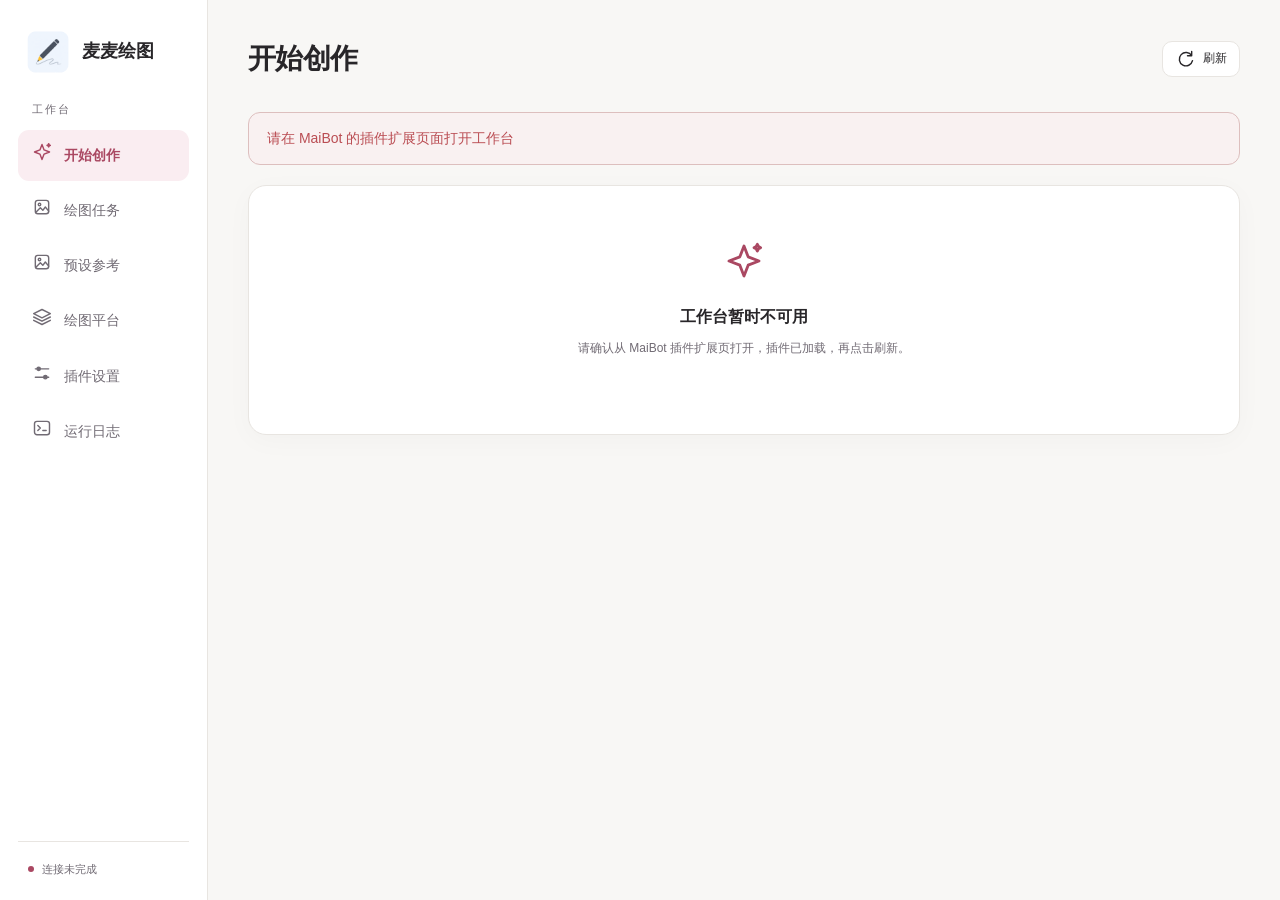
==== commit 49f5ac30: "fix(webui): allow model sizes to inherit the platform setting" ====
--- a/src/maimai_drawpic/interfaces/webui/index.html
+++ b/src/maimai_drawpic/interfaces/webui/index.html
@@ -2681,7 +2681,8 @@
   function empty(title, description, button = "") {
     return `<div class="panel empty">${icon("sparkles")}<h3>${e(title)}</h3><p>${e(description)}</p>${button}</div>`;
   }
-  function statusLabel(status) {
+  function statusLabel(status, deliveryUnconfirmed = false) {
+    if (status === "completed" && deliveryUnconfirmed) return "已生成，送达未确认";
     return (
       {
         pending: "等待执行",
@@ -3483,7 +3484,7 @@
           ? U.formControls.choice(
               raw,
               ["", ...U.formOptions.dimensions(options.kind)],
-              { label: "模型分辨率", size: true, kind: options.kind },
+              { label: "模型分辨率", size: true, kind: options.kind, labels: { "": "继承默认分辨率" } },
             )
           : `<input data-value aria-label="此模型的接口地址" value="${e(raw)}" placeholder="完整 URL 或接口路径…" autocomplete="off">`;
       return `<div class="model-override-row" data-array-row data-model-override><label>绘图模型<select data-model-key aria-label="覆盖配置的模型"><option value="${e(model)}" selected>${e(model || "请先选择模型")}</option></select></label><div><span class="control-caption">${key === "model_size_overrides" ? "输出尺寸" : "接口地址"}</span>${valueControl}</div>${remove}</div>`;
@@ -3520,6 +3521,7 @@
       const value = control
         ? U.formControls.read(control)
         : $("[data-value]", node).value.trim();
+      if (key === "model_size_overrides" && !value) return "";
       if (!model && !value) return "";
       if (!model || !value)
         invalid(
@@ -5056,10 +5058,10 @@
           index: 0,
         });
         if (!current()) return;
-        node.innerHTML = `<img class="preview-image" src="${e(preview.data_url)}" alt="生成的图片"><div class="result-meta"><span class="pill ${e(result.status)}">${e(U.statusLabel(result.status))}</span><span class="pill">${e(preview.width)} × ${e(preview.height)}</span></div><p class="hint">${e(result.message)}</p><button id="studio-detail" class="button secondary wide" style="margin-top:16px">查看全部图片 ${icon("arrow")}</button>`;
+        node.innerHTML = `<img class="preview-image" src="${e(preview.data_url)}" alt="生成的图片"><div class="result-meta"><span class="pill ${e(result.status)}">${e(U.statusLabel(result.status, result.delivery_unconfirmed))}</span><span class="pill">${e(preview.width)} × ${e(preview.height)}</span></div><p class="hint">${e(result.message)}</p><button id="studio-detail" class="button secondary wide" style="margin-top:16px">查看全部图片 ${icon("arrow")}</button>`;
         $("#studio-detail").onclick = () => U.openTask(result.task_id);
       } else {
-        node.innerHTML = `<div class="placeholder-art">${icon(result.status === "running" ? "clock" : "images")}<span>${e(U.statusLabel(result.status))}</span><small>${e(result.message)}</small></div><div class="result-meta"><span class="pill">${e(result.model)}</span><span class="pill">${e(result.task_id)}</span></div>`;
+        node.innerHTML = `<div class="placeholder-art">${icon(result.status === "running" ? "clock" : "images")}<span>${e(U.statusLabel(result.status, result.delivery_unconfirmed))}</span><small>${e(result.message)}</small></div><div class="result-meta"><span class="pill">${e(result.model)}</span><span class="pill">${e(result.task_id)}</span></div>`;
       }
       queryFailed = false;
       retry = ["pending", "running"].includes(result.status);
@@ -5349,7 +5351,7 @@
     if (!current()) return;
     const node = U.modal(
       "绘图任务详情",
-      `<div class="toolbar"><div class="actions"><span class="pill ${e(data.status)}">${e(U.statusLabel(data.status))}</span><span class="pill">${e(data.model)}</span></div><button id="detail-refresh" class="button secondary compact">${icon("refresh")}刷新</button></div><div id="detail-preview">${data.images.length ? '<div class="loading"><span class="spinner"></span>加载图片…</div>' : U.empty("暂无图片结果", data.status === "completed" ? "图片已清理或此历史任务未保存结果。新图片可在保留期内预览。" : data.message)}</div><div class="image-selector">${data.images.map((image, i) => `<button class="button ${i === index ? "" : "secondary"} compact" data-image-index="${i}">第 ${i + 1} 张</button>`).join("")}</div><div class="actions" style="margin-top:15px">${data.images.length ? `<button id="view-original" class="button secondary compact">${icon("eye")}查看原图</button>` : ""}${["pending", "running"].includes(data.status) ? '<button id="cancel-task" class="button danger compact">取消任务</button>' : ""}<button id="task-log" class="button ghost compact">查看任务日志</button></div><p class="hint" style="margin-top:20px">${e(data.message)}<br>任务 ${e(taskId)} · ${e(U.date(data.created_at))}</p>${data.prompt ? `<details style="margin-top:15px"><summary class="muted">本次提示词</summary><p class="hint" style="white-space:pre-wrap">${e(data.prompt)}</p></details>` : ""}`,
+      `<div class="toolbar"><div class="actions"><span class="pill ${e(data.status)}">${e(U.statusLabel(data.status, data.delivery_unconfirmed))}</span><span class="pill">${e(data.model)}</span></div><button id="detail-refresh" class="button secondary compact">${icon("refresh")}刷新</button></div><div id="detail-preview">${data.images.length ? '<div class="loading"><span class="spinner"></span>加载图片…</div>' : U.empty("暂无图片结果", data.status === "completed" ? "图片已清理或此历史任务未保存结果。新图片可在保留期内预览。" : data.message)}</div><div class="image-selector">${data.images.map((image, i) => `<button class="button ${i === index ? "" : "secondary"} compact" data-image-index="${i}">第 ${i + 1} 张</button>`).join("")}</div><div class="actions" style="margin-top:15px">${data.images.length ? `<button id="view-original" class="button secondary compact">${icon("eye")}查看原图</button>` : ""}${["pending", "running"].includes(data.status) ? '<button id="cancel-task" class="button danger compact">取消任务</button>' : ""}<button id="task-log" class="button ghost compact">查看任务日志</button></div><p class="hint" style="margin-top:20px">${e(data.message)}<br>任务 ${e(taskId)} · ${e(U.date(data.created_at))}</p>${data.prompt ? `<details style="margin-top:15px"><summary class="muted">本次提示词</summary><p class="hint" style="white-space:pre-wrap">${e(data.prompt)}</p></details>` : ""}`,
     );
     const modalVersion = state.modalVersion;
     $("#detail-refresh", node).onclick = () =>
@@ -5445,7 +5447,7 @@
         )
         .join(
           "",
-        )}</select><input id="task-search-text" class="search-input" value="${e(state.taskSearch)}" placeholder="搜索模型、任务 ID 或失败原因" aria-label="搜索任务"><button type="submit" class="button secondary">搜索</button></div></form>${result.items.length ? `<div class="card-grid">${result.items.map((item) => `<button class="panel task-card" data-task="${e(item.task_id)}" aria-label="查看 ${e(item.model)} 任务详情">${item.thumbnail ? `<img class="task-art" src="${e(item.thumbnail)}" alt="绘图任务缩略图">` : `<div class="task-no-image">${icon(["pending", "running"].includes(item.status) ? "clock" : "images")}<span>${e(U.statusLabel(item.status))}</span></div>`}<div class="task-body"><span class="pill ${e(item.status)}">${e(U.statusLabel(item.status))}</span><h3>${e(item.model)}</h3><p class="task-message">${e(item.message)}</p><div class="task-bottom"><span>${{ webui: "网页创作", plugin: "插件联动", chat: "聊天绘图" }[item.origin] || "绘图任务"} · ${item.image_count} 张</span><span>${e(U.date(item.created_at))}</span></div></div></button>`).join("")}</div>` : U.empty("这里还没有任务", "开始一幅新的作品，或者调整搜索和筛选条件。")}<div class="actions pagination"><button id="previous-page" class="button secondary compact" ${state.taskPage <= 1 ? "disabled" : ""}>上一页</button><span class="muted">${state.taskPage} / ${Math.max(1, Math.ceil(result.total / result.page_size))}</span><button id="next-page" class="button secondary compact" ${state.taskPage * result.page_size >= result.total ? "disabled" : ""}>下一页</button></div>`;
+        )}</select><input id="task-search-text" class="search-input" value="${e(state.taskSearch)}" placeholder="搜索模型、任务 ID 或失败原因" aria-label="搜索任务"><button type="submit" class="button secondary">搜索</button></div></form>${result.items.length ? `<div class="card-grid">${result.items.map((item) => `<button class="panel task-card" data-task="${e(item.task_id)}" aria-label="查看 ${e(item.model)} 任务详情">${item.thumbnail ? `<img class="task-art" src="${e(item.thumbnail)}" alt="绘图任务缩略图">` : `<div class="task-no-image">${icon(["pending", "running"].includes(item.status) ? "clock" : "images")}<span>${e(U.statusLabel(item.status, item.delivery_unconfirmed))}</span></div>`}<div class="task-body"><span class="pill ${e(item.status)}">${e(U.statusLabel(item.status, item.delivery_unconfirmed))}</span><h3>${e(item.model)}</h3><p class="task-message">${e(item.message)}</p><div class="task-bottom"><span>${{ webui: "网页创作", plugin: "插件联动", chat: "聊天绘图" }[item.origin] || "绘图任务"} · ${item.image_count} 张</span><span>${e(U.date(item.created_at))}</span></div></div></button>`).join("")}</div>` : U.empty("这里还没有任务", "开始一幅新的作品，或者调整搜索和筛选条件。")}<div class="actions pagination"><button id="previous-page" class="button secondary compact" ${state.taskPage <= 1 ? "disabled" : ""}>上一页</button><span class="muted">${state.taskPage} / ${Math.max(1, Math.ceil(result.total / result.page_size))}</span><button id="next-page" class="button secondary compact" ${state.taskPage * result.page_size >= result.total ? "disabled" : ""}>下一页</button></div>`;
     document.querySelectorAll("[data-task]").forEach((button) => {
       button.onclick = () => openTask(button.dataset.task).catch(U.error);
     });
@@ -5526,7 +5528,7 @@
       <details class="settings-card settings-disclosure"><summary><span>固定参考组合</span><span class="disclosure-note">可选 ${icon("chevron")}</span></summary><div class="settings-card-body">${U.forms.html(pick(["self_reference_ids", "multi_reference_confirmed"]), values)}</div></details>`;
   }
   function materialFields(fields, values) {
-    return `<p class="hint feature-preview-note" role="note">${icon("info")}<span>本页功能处于测试阶段，如遇问题可通过 <a href="https://github.com/WhiteCloudOL/maimai-drawpic-plugin/issues/new" target="_blank" rel="noopener noreferrer">GitHub Issue</a> 反馈。</span></p><section class="settings-card">${U.forms.html(fields, values)}</section>`;
+    return `<section class="settings-card">${U.forms.html(fields, values)}</section>`;
   }
   async function showSettings(view) {
     const keys = view === "library" ? ["style", "references", "materials"] : ["general", "review", "access"];
@@ -5538,7 +5540,8 @@
     let clearSearchKey = () => false;
     const save = $("#save-settings");
     const navigation = (keys, caption) => `<span class="settings-nav-caption" aria-hidden="true">${caption}</span>${keys.map(name => `<button id="settings-tab-${name}" class="settings-tab" data-section="${name}" role="tab" aria-controls="settings-panel-${name}">${icon(sectionIcons[name])}<span>${e(sections[name])}</span>${icon("chevron")}</button>`).join("")}`;
-    $("#workspace-content").innerHTML = `<div class="settings-layout"><nav class="settings-tabs" role="tablist" aria-label="配置分类">${navigation(keys, view === "library" ? "创作资源" : "运行管理")}</nav><section class="settings-workspace"><div class="settings-page-heading"><h2 id="settings-heading"></h2><button type="button" id="reset-settings" class="button secondary compact">${icon("reset")}恢复本类默认</button></div><form id="settings-form"></form></section></div>`;
+    const previewNote = view === "library" ? `<p class="hint feature-preview-note" role="note">${icon("info")}<span>预设参考功能处于测试阶段，如遇问题可通过 <a href="https://github.com/WhiteCloudOL/maimai-drawpic-plugin/issues/new" target="_blank" rel="noopener noreferrer">GitHub Issue</a> 反馈。</span></p>` : "";
+    $("#workspace-content").innerHTML = `${previewNote}<div class="settings-layout"><nav class="settings-tabs" role="tablist" aria-label="配置分类">${navigation(keys, view === "library" ? "创作资源" : "运行管理")}</nav><section class="settings-workspace"><div class="settings-page-heading"><h2 id="settings-heading"></h2><button type="button" id="reset-settings" class="button secondary compact">${icon("reset")}恢复本类默认</button></div><form id="settings-form"></form></section></div>`;
     const form = $("#settings-form");
     let requiresRefresh = false;
     function renderSection(name, values) {
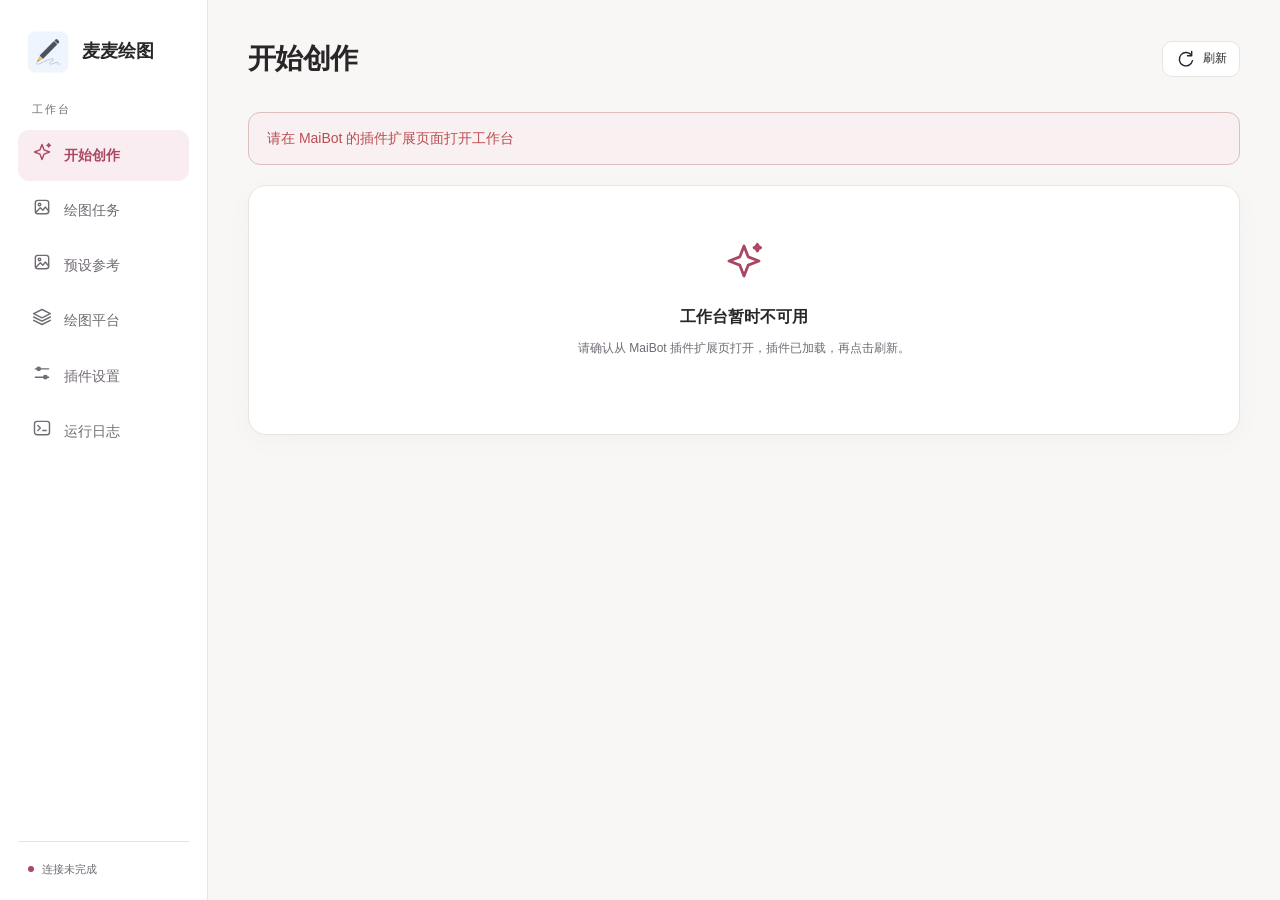
==== commit 3ae5aad8: "feat(references): add a configurable self-reference prompt" ====
--- a/src/maimai_drawpic/interfaces/webui/index.html
+++ b/src/maimai_drawpic/interfaces/webui/index.html
@@ -5524,6 +5524,7 @@
   function referenceFields(fields, values) {
     const pick = keys => Object.fromEntries(Object.entries(fields).filter(([key]) => keys.includes(key)));
     return `<section class="settings-card"><div class="settings-card-heading"><h3>绘图识别</h3></div>${U.forms.html(pick(["self_keywords", "self_reference_enabled", "self_names"]), values)}</section>
+      <section class="settings-card">${U.forms.html(pick(["self_reference_prompt"]), values)}</section>
       <section class="settings-card reference-library-card"><div data-self-gallery></div></section>
       <details class="settings-card settings-disclosure"><summary><span>固定参考组合</span><span class="disclosure-note">可选 ${icon("chevron")}</span></summary><div class="settings-card-body">${U.forms.html(pick(["self_reference_ids", "multi_reference_confirmed"]), values)}</div></details>`;
   }
